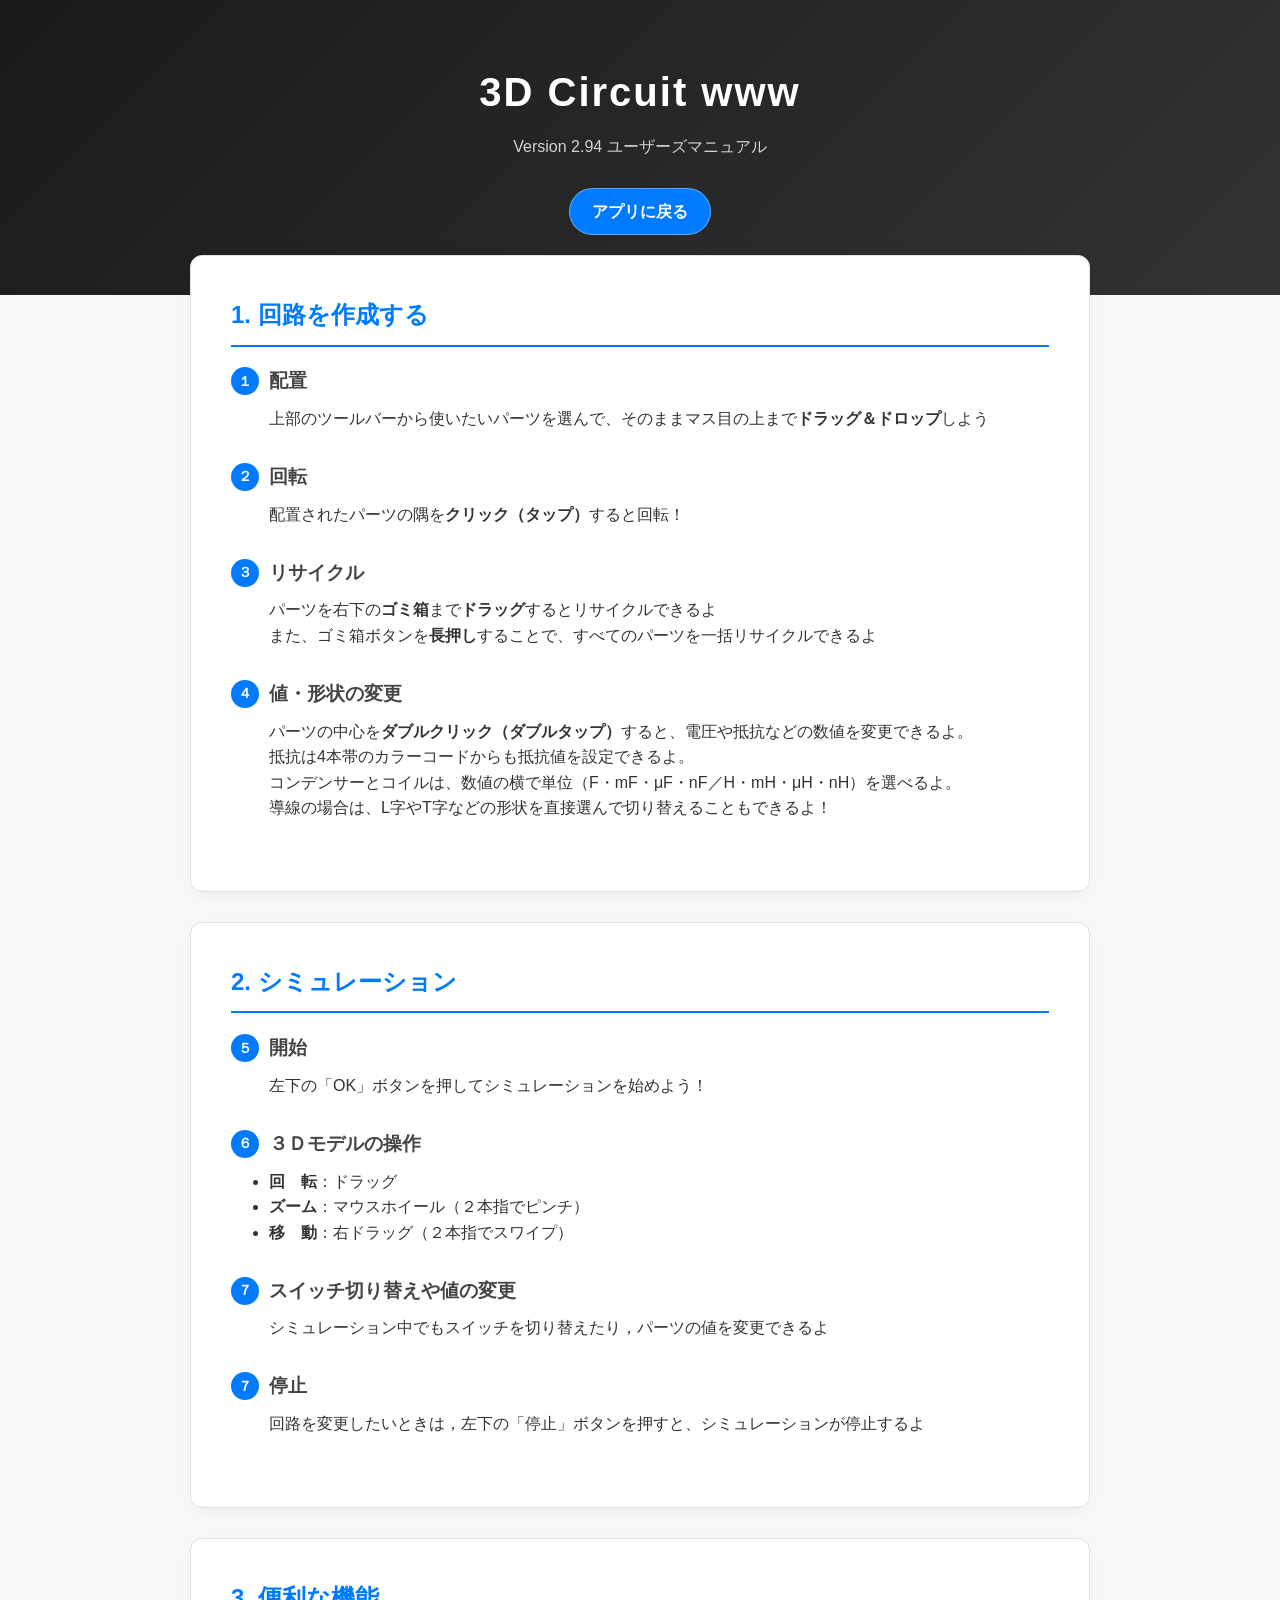
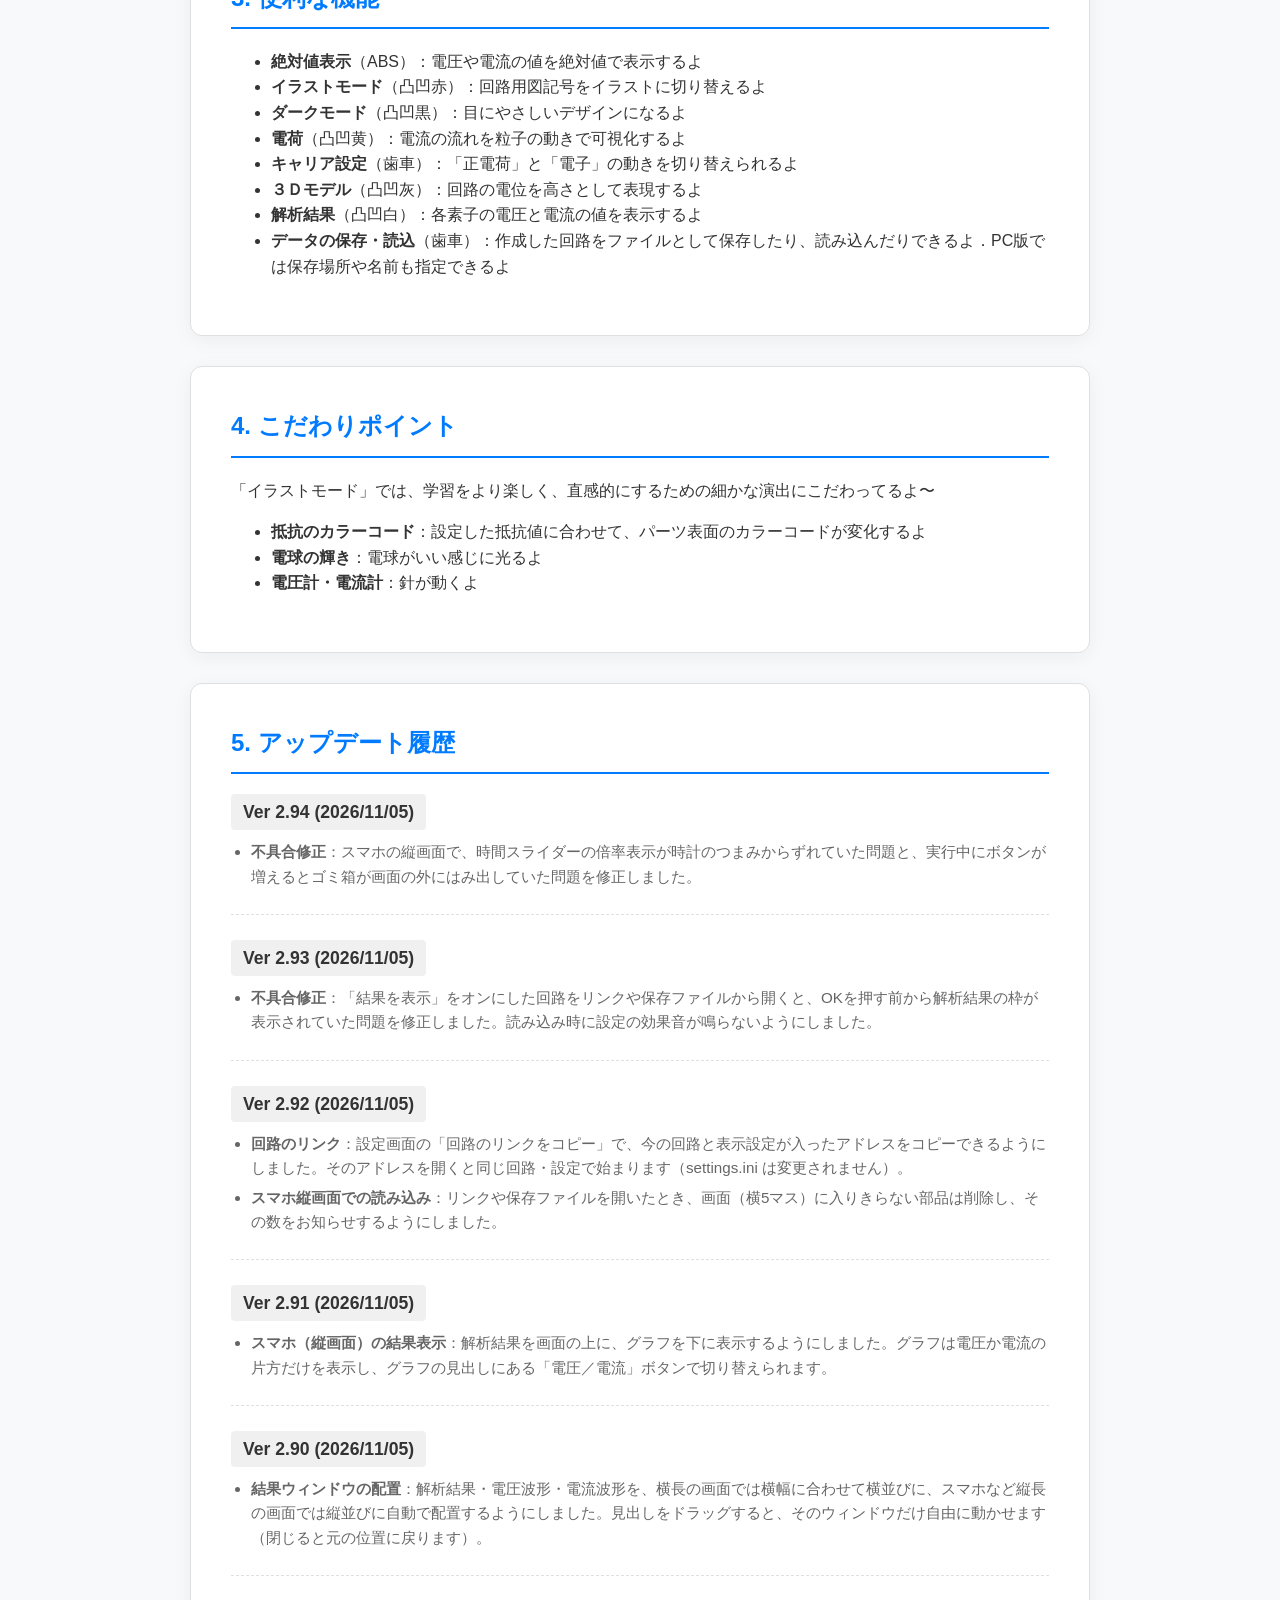
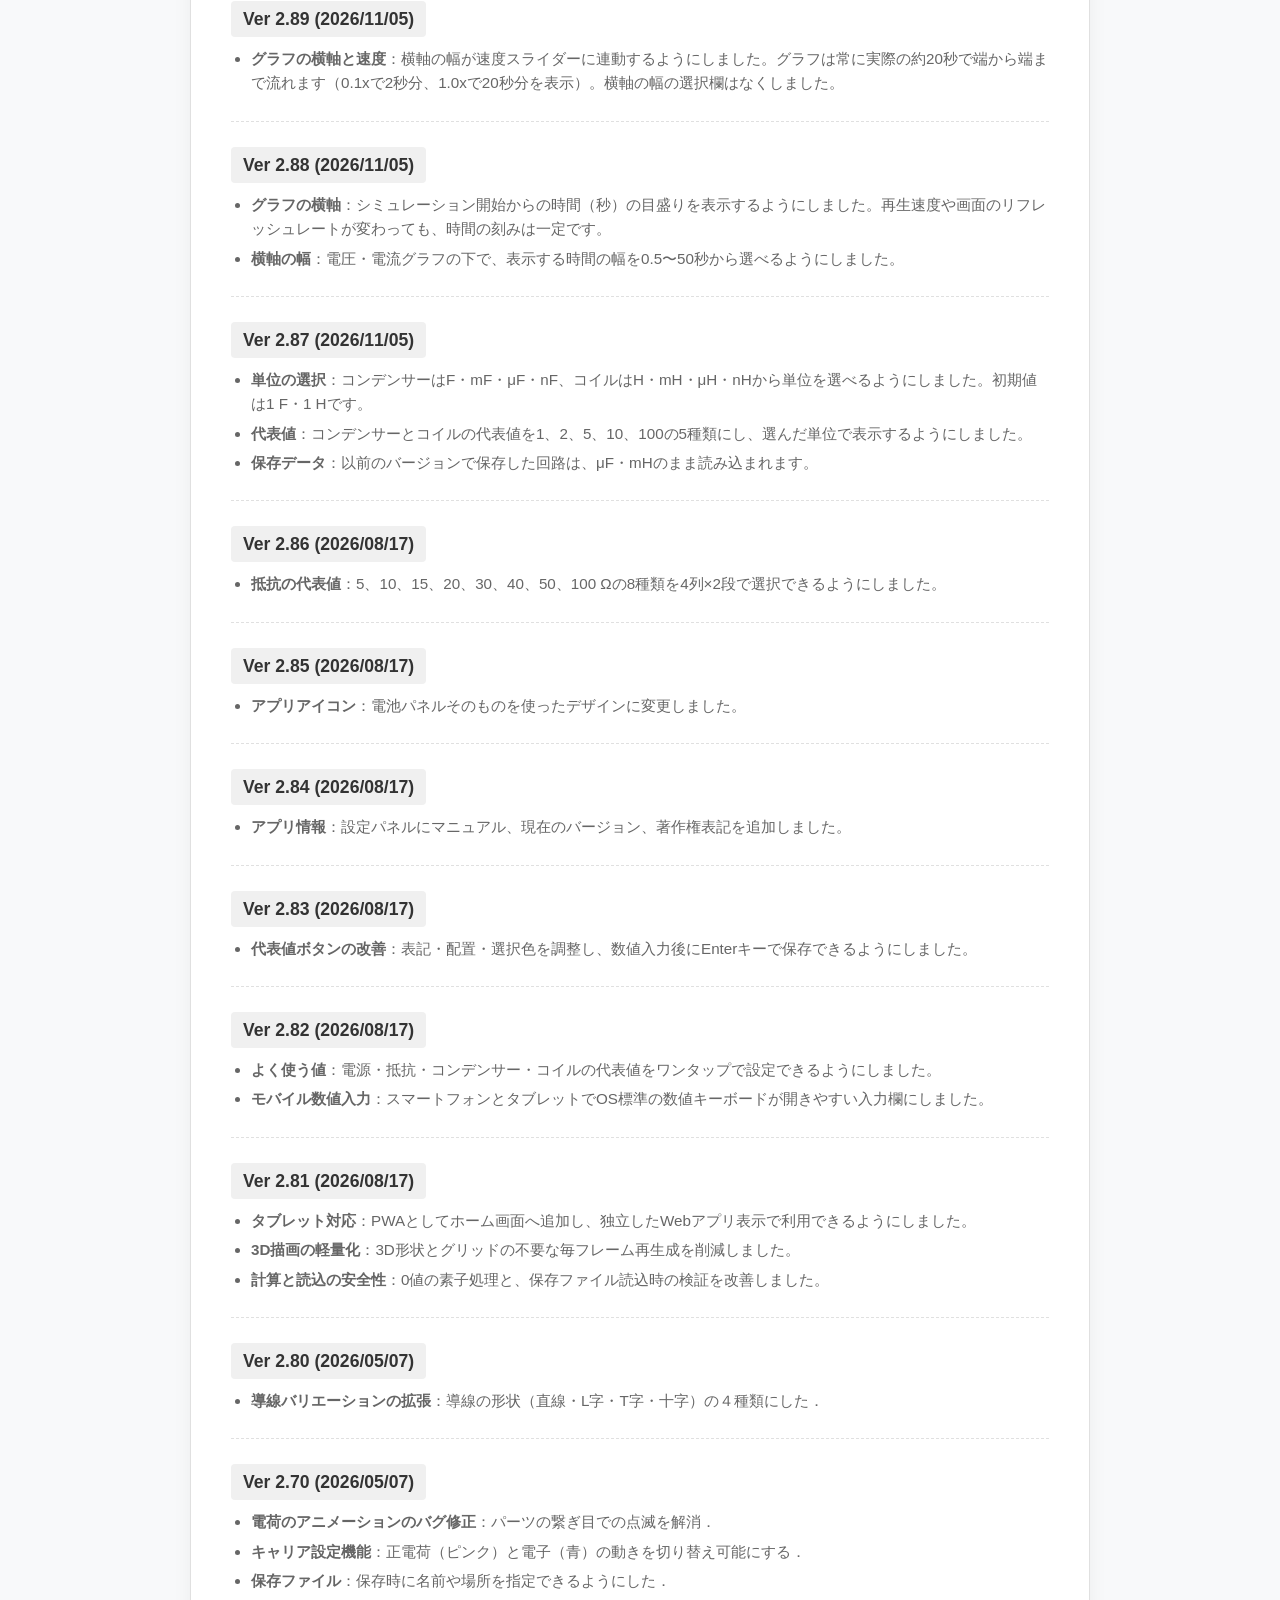
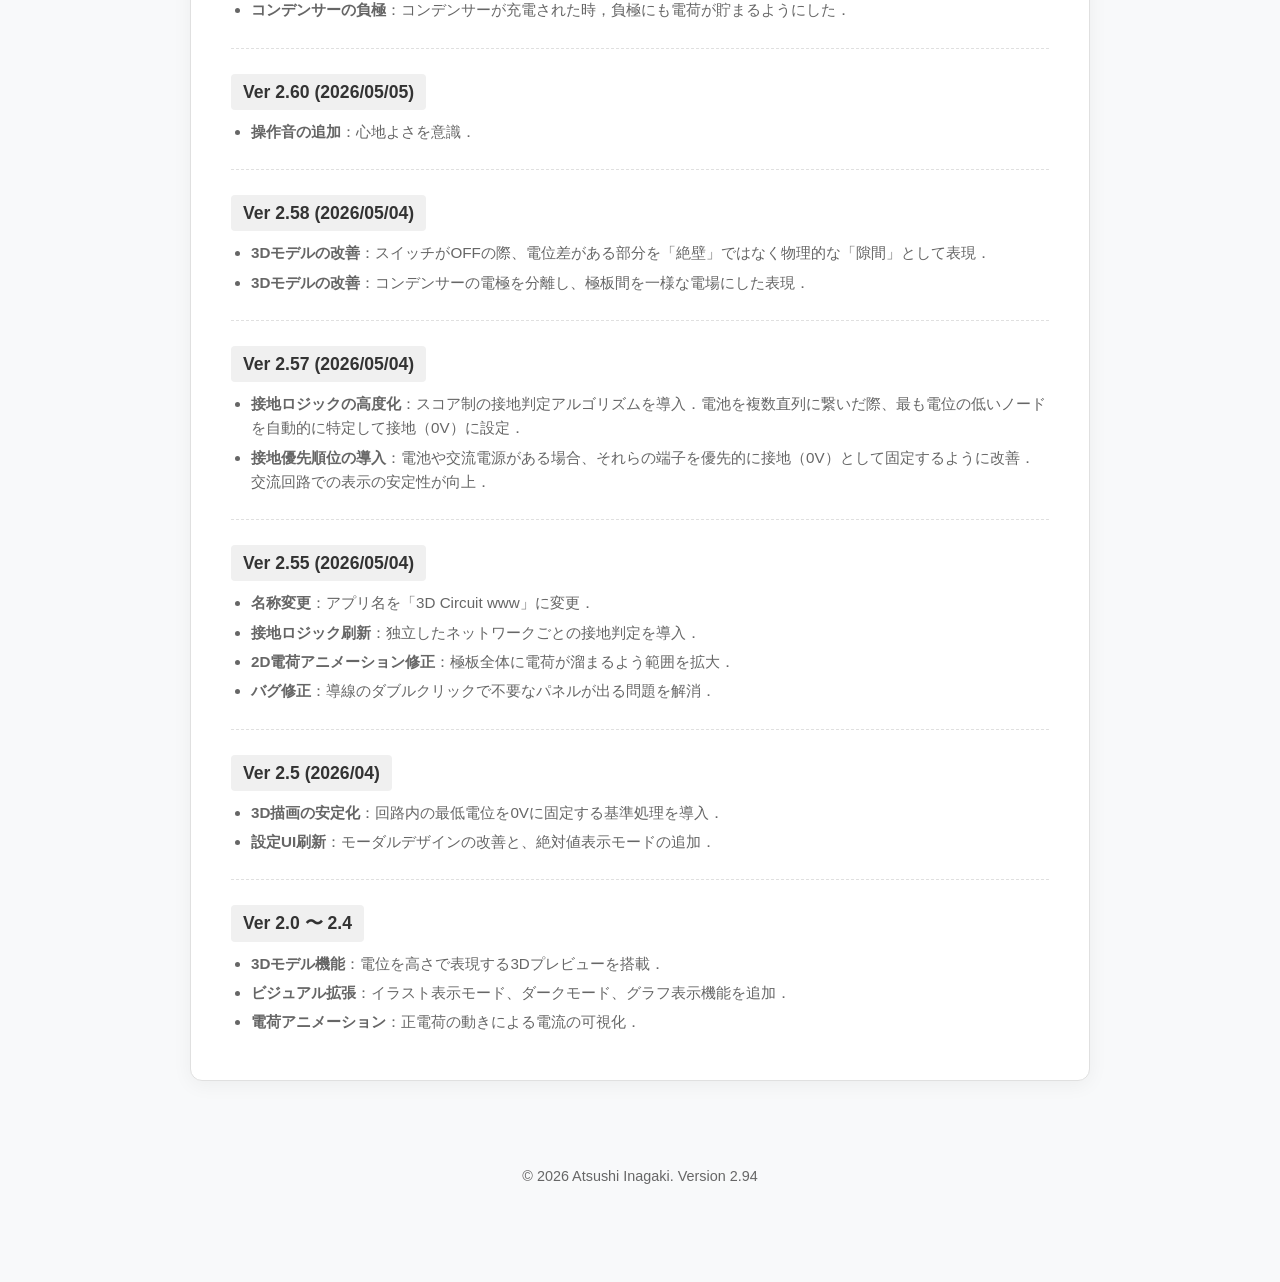
==== manual/index.html @ 52a45d25 "Ver 2.94: スマホ縦画面で速度表示のずれとゴミ箱のはみ出しを修正 Co-Authored-By: Claude Opus 5.5 <noreply@anthropic.com>" ====
<!DOCTYPE html>
<html lang="ja" data-version-title="3D Circuit www マニュアル">

<head>
    <meta charset="UTF-8">
    <meta name="viewport" content="width=device-width, initial-scale=1.0">
    <title>3D Circuit www マニュアル</title>
    <link rel="stylesheet" href="style.css">
</head>

<body>

    <header>
        <h1>3D Circuit www</h1>
        <p>Version <span data-app-version>2.94</span> ユーザーズマニュアル</p>
        <a class="app-link" href="../">アプリに戻る</a>
    </header>

    <div class="container">
        <!-- 1. 回路を作成する -->
        <div class="card">
            <h2>1. 回路を作成する</h2>

            <div class="step-box">
                <h3><span class="step-num">１</span>配置</h3>
                <p>上部のツールバーから使いたいパーツを選んで、そのままマス目の上まで<b>ドラッグ＆ドロップ</b>しよう</p>
            </div>

            <div class="step-box">
                <h3><span class="step-num">２</span>回転</h3>
                <p>配置されたパーツの隅を<b>クリック（タップ）</b>すると回転！</p>
            </div>

            <div class="step-box">
                <h3><span class="step-num">３</span>リサイクル</h3>
                <p>パーツを右下の<b>ゴミ箱</b>まで<b>ドラッグ</b>するとリサイクルできるよ<br>
                    また、ゴミ箱ボタンを<b>長押し</b>することで、すべてのパーツを一括リサイクルできるよ</p>
            </div>

            <div class="step-box">
                <h3><span class="step-num">４</span>値・形状の変更</h3>
                <p>パーツの中心を<b>ダブルクリック（ダブルタップ）</b>すると、電圧や抵抗などの数値を変更できるよ。<br>
                    抵抗は4本帯のカラーコードからも抵抗値を設定できるよ。<br>
                    コンデンサーとコイルは、数値の横で単位（F・mF・μF・nF／H・mH・μH・nH）を選べるよ。<br>
                    導線の場合は、L字やT字などの形状を直接選んで切り替えることもできるよ！</p>
            </div>
        </div>

        <!-- 2. シミュレーション -->
        <div class="card">
            <h2>2. シミュレーション</h2>

            <div class="step-box">
                <h3><span class="step-num">５</span>開始</h3>
                <p>左下の「OK」ボタンを押してシミュレーションを始めよう！</p>
            </div>

            <div class="step-box">
                <h3><span class="step-num">６</span>３Ｄモデルの操作</h3>
                <ul>
                    <li><b>回　転</b>：ドラッグ</li>
                    <li><b>ズーム</b>：マウスホイール（２本指でピンチ）</li>
                    <li><b>移　動</b>：右ドラッグ（２本指でスワイプ）</li>
                </ul>
            </div>
            <div class="step-box">
                <h3><span class="step-num">７</span>スイッチ切り替えや値の変更</h3>
                <p>シミュレーション中でもスイッチを切り替えたり，パーツの値を変更できるよ</p>
            </div>
            <div class="step-box">
                <h3><span class="step-num">７</span>停止</h3>
                <p>回路を変更したいときは，左下の「停止」ボタンを押すと、シミュレーションが停止するよ</p>
            </div>
        </div>

        <!-- 3. 便利な機能 -->
        <div class="card">
            <h2>3. 便利な機能</h2>
            <ul>
                <li><b>絶対値表示</b>（ABS）：電圧や電流の値を絶対値で表示するよ</li>
                <li><b>イラストモード</b>（凸凹赤）：回路用図記号をイラストに切り替えるよ</li>
                <li><b>ダークモード</b>（凸凹黒）：目にやさしいデザインになるよ</li>
                <li><b>電荷</b>（凸凹黄）：電流の流れを粒子の動きで可視化するよ</li>
                <li><b>キャリア設定</b>（歯車）：「正電荷」と「電子」の動きを切り替えられるよ</li>
                <li><b>３Ｄモデル</b>（凸凹灰）：回路の電位を高さとして表現するよ</li>
                <li><b>解析結果</b>（凸凹白）：各素子の電圧と電流の値を表示するよ</li>
                <li><b>データの保存・読込</b>（歯車）：作成した回路をファイルとして保存したり、読み込んだりできるよ．PC版では保存場所や名前も指定できるよ</li>
            </ul>

        </div>
        <!-- 4. こだわりポイント -->
        <div class="card">
            <h2>4. こだわりポイント</h2>
            <p>「イラストモード」では、学習をより楽しく、直感的にするための細かな演出にこだわってるよ〜</p>
            <ul>
                <li><b>抵抗のカラーコード</b>：設定した抵抗値に合わせて、パーツ表面のカラーコードが変化するよ</li>
                <li><b>電球の輝き</b>：電球がいい感じに光るよ</li>
                <li><b>電圧計・電流計</b>：針が動くよ</li>
            </ul>
        </div>

        <!-- 5. アップデート履歴 -->
        <div class="card">
            <h2>5. アップデート履歴</h2>
            <div class="history-item">
                <span class="history-ver">Ver 2.94 (2026/11/05)</span>
                <ul>
                    <li><b>不具合修正</b>：スマホの縦画面で、時間スライダーの倍率表示が時計のつまみからずれていた問題と、実行中にボタンが増えるとゴミ箱が画面の外にはみ出していた問題を修正しました。</li>
                </ul>
            </div>
            <div class="history-item">
                <span class="history-ver">Ver 2.93 (2026/11/05)</span>
                <ul>
                    <li><b>不具合修正</b>：「結果を表示」をオンにした回路をリンクや保存ファイルから開くと、OKを押す前から解析結果の枠が表示されていた問題を修正しました。読み込み時に設定の効果音が鳴らないようにしました。</li>
                </ul>
            </div>
            <div class="history-item">
                <span class="history-ver">Ver 2.92 (2026/11/05)</span>
                <ul>
                    <li><b>回路のリンク</b>：設定画面の「回路のリンクをコピー」で、今の回路と表示設定が入ったアドレスをコピーできるようにしました。そのアドレスを開くと同じ回路・設定で始まります（settings.ini は変更されません）。</li>
                    <li><b>スマホ縦画面での読み込み</b>：リンクや保存ファイルを開いたとき、画面（横5マス）に入りきらない部品は削除し、その数をお知らせするようにしました。</li>
                </ul>
            </div>
            <div class="history-item">
                <span class="history-ver">Ver 2.91 (2026/11/05)</span>
                <ul>
                    <li><b>スマホ（縦画面）の結果表示</b>：解析結果を画面の上に、グラフを下に表示するようにしました。グラフは電圧か電流の片方だけを表示し、グラフの見出しにある「電圧／電流」ボタンで切り替えられます。</li>
                </ul>
            </div>
            <div class="history-item">
                <span class="history-ver">Ver 2.90 (2026/11/05)</span>
                <ul>
                    <li><b>結果ウィンドウの配置</b>：解析結果・電圧波形・電流波形を、横長の画面では横幅に合わせて横並びに、スマホなど縦長の画面では縦並びに自動で配置するようにしました。見出しをドラッグすると、そのウィンドウだけ自由に動かせます（閉じると元の位置に戻ります）。</li>
                </ul>
            </div>
            <div class="history-item">
                <span class="history-ver">Ver 2.89 (2026/11/05)</span>
                <ul>
                    <li><b>グラフの横軸と速度</b>：横軸の幅が速度スライダーに連動するようにしました。グラフは常に実際の約20秒で端から端まで流れます（0.1xで2秒分、1.0xで20秒分を表示）。横軸の幅の選択欄はなくしました。</li>
                </ul>
            </div>
            <div class="history-item">
                <span class="history-ver">Ver 2.88 (2026/11/05)</span>
                <ul>
                    <li><b>グラフの横軸</b>：シミュレーション開始からの時間（秒）の目盛りを表示するようにしました。再生速度や画面のリフレッシュレートが変わっても、時間の刻みは一定です。</li>
                    <li><b>横軸の幅</b>：電圧・電流グラフの下で、表示する時間の幅を0.5〜50秒から選べるようにしました。</li>
                </ul>
            </div>
            <div class="history-item">
                <span class="history-ver">Ver 2.87 (2026/11/05)</span>
                <ul>
                    <li><b>単位の選択</b>：コンデンサーはF・mF・μF・nF、コイルはH・mH・μH・nHから単位を選べるようにしました。初期値は1 F・1 Hです。</li>
                    <li><b>代表値</b>：コンデンサーとコイルの代表値を1、2、5、10、100の5種類にし、選んだ単位で表示するようにしました。</li>
                    <li><b>保存データ</b>：以前のバージョンで保存した回路は、μF・mHのまま読み込まれます。</li>
                </ul>
            </div>
            <div class="history-item">
                <span class="history-ver">Ver 2.86 (2026/08/17)</span>
                <ul>
                    <li><b>抵抗の代表値</b>：5、10、15、20、30、40、50、100 Ωの8種類を4列×2段で選択できるようにしました。</li>
                </ul>
            </div>
            <div class="history-item">
                <span class="history-ver">Ver 2.85 (2026/08/17)</span>
                <ul>
                    <li><b>アプリアイコン</b>：電池パネルそのものを使ったデザインに変更しました。</li>
                </ul>
            </div>
            <div class="history-item">
                <span class="history-ver">Ver 2.84 (2026/08/17)</span>
                <ul>
                    <li><b>アプリ情報</b>：設定パネルにマニュアル、現在のバージョン、著作権表記を追加しました。</li>
                </ul>
            </div>
            <div class="history-item">
                <span class="history-ver">Ver 2.83 (2026/08/17)</span>
                <ul>
                    <li><b>代表値ボタンの改善</b>：表記・配置・選択色を調整し、数値入力後にEnterキーで保存できるようにしました。</li>
                </ul>
            </div>
            <div class="history-item">
                <span class="history-ver">Ver 2.82 (2026/08/17)</span>
                <ul>
                    <li><b>よく使う値</b>：電源・抵抗・コンデンサー・コイルの代表値をワンタップで設定できるようにしました。</li>
                    <li><b>モバイル数値入力</b>：スマートフォンとタブレットでOS標準の数値キーボードが開きやすい入力欄にしました。</li>
                </ul>
            </div>
            <div class="history-item">
                <span class="history-ver">Ver 2.81 (2026/08/17)</span>
                <ul>
                    <li><b>タブレット対応</b>：PWAとしてホーム画面へ追加し、独立したWebアプリ表示で利用できるようにしました。</li>
                    <li><b>3D描画の軽量化</b>：3D形状とグリッドの不要な毎フレーム再生成を削減しました。</li>
                    <li><b>計算と読込の安全性</b>：0値の素子処理と、保存ファイル読込時の検証を改善しました。</li>
                </ul>
            </div>
            <div class="history-item">
                <span class="history-ver">Ver 2.80 (2026/05/07)</span>
                <ul>
                    <li><b>導線バリエーションの拡張</b>：導線の形状（直線・L字・T字・十字）の４種類にした．</li>
                </ul>
            </div>
            <div class="history-item">
                <span class="history-ver">Ver 2.70 (2026/05/07)</span>
                <ul>
                    <li><b>電荷のアニメーションのバグ修正</b>：パーツの繋ぎ目での点滅を解消．</li>
                    <li><b>キャリア設定機能</b>：正電荷（ピンク）と電子（青）の動きを切り替え可能にする．</li>
                    <li><b>保存ファイル</b>：保存時に名前や場所を指定できるようにした．</li>
                    <li><b>コンデンサーの負極</b>：コンデンサーが充電された時，負極にも電荷が貯まるようにした．</li>
                </ul>
            </div>
            <div class="history-item">
                <span class="history-ver">Ver 2.60 (2026/05/05)</span>
                <ul>
                    <li><b>操作音の追加</b>：心地よさを意識．</li>
                </ul>
            </div>
            <div class="history-item">
                <span class="history-ver">Ver 2.58 (2026/05/04)</span>
                <ul>
                    <li><b>3Dモデルの改善</b>：スイッチがOFFの際、電位差がある部分を「絶壁」ではなく物理的な「隙間」として表現．</li>
                    <li><b>3Dモデルの改善</b>：コンデンサーの電極を分離し、極板間を一様な電場にした表現．</li>
                </ul>
            </div>
            <div class="history-item">
                <span class="history-ver">Ver 2.57 (2026/05/04)</span>
                <ul>
                    <li><b>接地ロジックの高度化</b>：スコア制の接地判定アルゴリズムを導入．電池を複数直列に繋いだ際、最も電位の低いノードを自動的に特定して接地（0V）に設定．</li>
                    <li><b>接地優先順位の導入</b>：電池や交流電源がある場合、それらの端子を優先的に接地（0V）として固定するように改善．交流回路での表示の安定性が向上．</li>
                </ul>
            </div>
            <div class="history-item">
                <span class="history-ver">Ver 2.55 (2026/05/04)</span>
                <ul>
                    <li><b>名称変更</b>：アプリ名を「3D Circuit www」に変更．</li>
                    <li><b>接地ロジック刷新</b>：独立したネットワークごとの接地判定を導入．</li>
                    <li><b>2D電荷アニメーション修正</b>：極板全体に電荷が溜まるよう範囲を拡大．</li>
                    <li><b>バグ修正</b>：導線のダブルクリックで不要なパネルが出る問題を解消．</li>
                </ul>
            </div>
            <div class="history-item">
                <span class="history-ver">Ver 2.5 (2026/04)</span>
                <ul>
                    <li><b>3D描画の安定化</b>：回路内の最低電位を0Vに固定する基準処理を導入．</li>
                    <li><b>設定UI刷新</b>：モーダルデザインの改善と、絶対値表示モードの追加．</li>
                </ul>
            </div>
            <div class="history-item">
                <span class="history-ver">Ver 2.0 〜 2.4</span>
                <ul>
                    <li><b>3Dモデル機能</b>：電位を高さで表現する3Dプレビューを搭載．</li>
                    <li><b>ビジュアル拡張</b>：イラスト表示モード、ダークモード、グラフ表示機能を追加．</li>
                    <li><b>電荷アニメーション</b>：正電荷の動きによる電流の可視化．</li>
                </ul>
            </div>
        </div>

        <footer>
            <p>&copy; 2026 Atsushi Inagaki. Version <span data-app-version>2.94</span></p>
        </footer>

    <script src="../version.js"></script>
</body>

</html>
---- manual/style.css ----
:root {
    --primary-color: #007bff;
    --accent-color: #ff5c7c;
    --bg-light: #f8f9fa;
    --text-main: #333;
    --text-sub: #666;
    --card-bg: #ffffff;
    --border-color: #e0e0e0;
}

body {
    margin: 0;
    font-family: 'Inter', 'Noto Sans JP', sans-serif;
    line-height: 1.6;
    color: var(--text-main);
    background-color: var(--bg-light);
}

header {
    background: linear-gradient(135deg, #1a1a1a, #333);
    color: white;
    padding: 60px 20px;
    text-align: center;
}

header h1 {
    margin: 0;
    font-size: 2.5rem;
    letter-spacing: 2px;
}

header p {
    opacity: 0.8;
    margin-top: 10px;
}

.app-link {
    display: inline-block;
    margin-top: 12px;
    padding: 10px 22px;
    color: #fff;
    background: var(--primary-color);
    border: 1px solid rgba(255, 255, 255, 0.35);
    border-radius: 999px;
    font-weight: bold;
    text-decoration: none;
    transition: background-color 0.2s, transform 0.2s;
}

.app-link:hover,
.app-link:focus-visible {
    background: #0069d9;
    transform: translateY(-1px);
}

.app-link:focus-visible {
    outline: 3px solid rgba(255, 255, 255, 0.75);
    outline-offset: 3px;
}

.container {
    max-width: 900px;
    margin: -40px auto 40px;
    padding: 0 20px;
}

.card {
    background: var(--card-bg);
    border-radius: 12px;
    padding: 40px;
    margin-bottom: 30px;
    box-shadow: 0 4px 20px rgba(0, 0, 0, 0.05);
    border: 1px solid var(--border-color);
}

h2 {
    color: var(--primary-color);
    border-bottom: 2px solid var(--primary-color);
    padding-bottom: 10px;
    margin-top: 0;
    display: flex;
    align-items: center;
    gap: 10px;
}

.step-box {
    margin-bottom: 30px;
}

.step-box p, 
.step-box ul {
    padding-left: 38px;
    margin: 10px 0;
}

.step-num {
    background: var(--primary-color);
    color: white;
    width: 28px;
    height: 28px;
    border-radius: 50%;
    display: inline-flex;
    align-items: center;
    justify-content: center;
    font-weight: bold;
    font-size: 0.9rem;
    margin-right: 10px;
    vertical-align: middle;
}

h3 {
    margin-top: 0;
    margin-bottom: 10px;
    color: #444;
    display: flex;
    align-items: center;
}

.step-content {
    flex: 1;
}

.tip {
    background: #e7f3ff;
    border-left: 4px solid var(--primary-color);
    padding: 15px;
    margin: 20px 0;
    border-radius: 4px;
}

.important {
    background: #fff0f3;
    border-left: 4px solid var(--accent-color);
    padding: 15px;
    margin: 20px 0;
    border-radius: 4px;
}

.img-placeholder {
    width: 100%;
    height: 300px;
    background: #eee;
    border-radius: 8px;
    display: flex;
    align-items: center;
    justify-content: center;
    color: #999;
    margin: 20px 0;
    border: 2px dashed #ccc;
}

footer {
    text-align: center;
    padding: 40px;
    color: var(--text-sub);
    font-size: 0.9rem;
}

kbd {
    background: #eee;
    padding: 2px 6px;
    border-radius: 4px;
    border: 1px solid #ccc;
    font-size: 0.9em;
}

@media (max-width: 600px) {
    header h1 {
        font-size: 1.8rem;
    }

    .card {
        padding: 20px;
    }
}
/* アップデート履歴スタイル */
.history-item {
    margin-bottom: 25px;
    padding-bottom: 20px;
    border-bottom: 1px dashed var(--border-color);
}

.history-item:last-child {
    margin-bottom: 0;
    padding-bottom: 0;
    border-bottom: none;
}

.history-ver {
    display: block;
    font-weight: bold;
    font-size: 1.1rem;
    color: var(--text-main);
    margin-bottom: 10px;
    background: #f0f0f0;
    padding: 4px 12px;
    border-radius: 4px;
    width: fit-content;
}

.history-item ul {
    margin: 0;
    padding-left: 20px;
    font-size: 0.95rem;
    color: var(--text-sub);
}

.history-item li {
    margin-bottom: 5px;
}
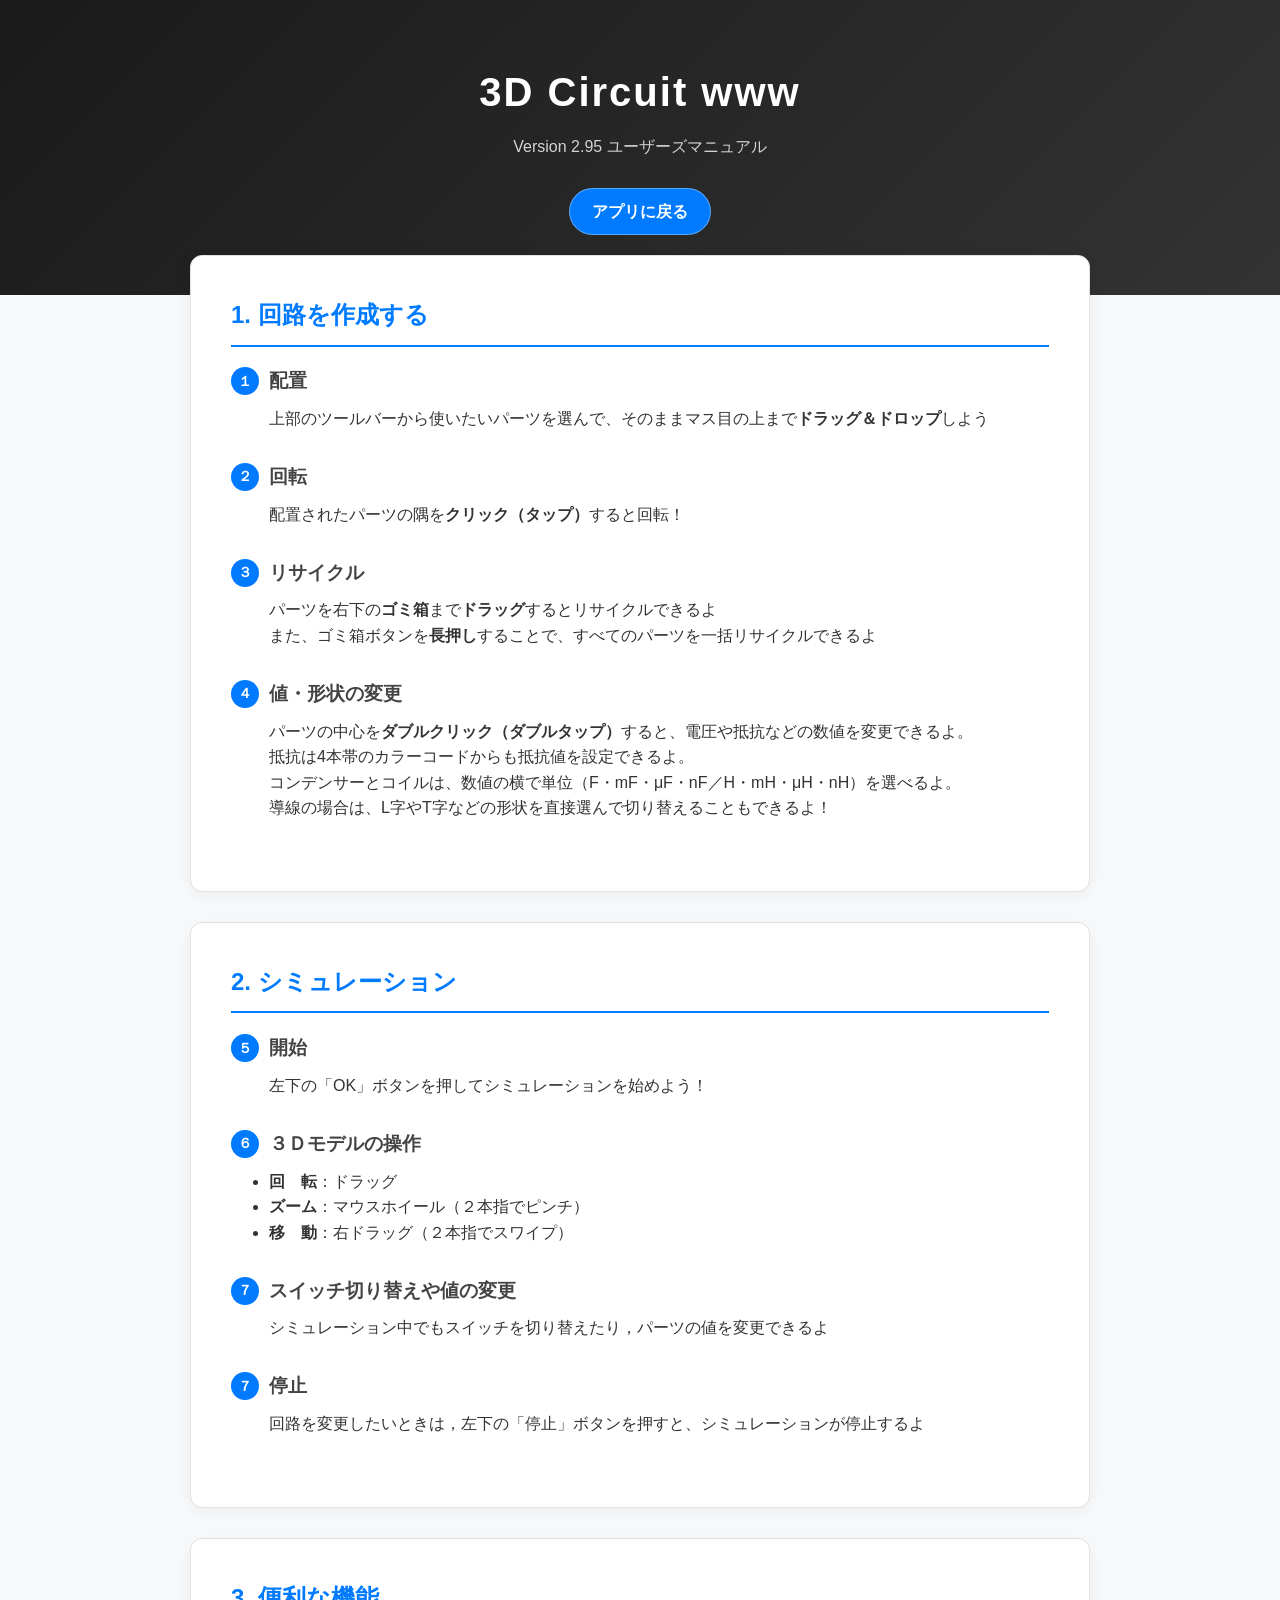
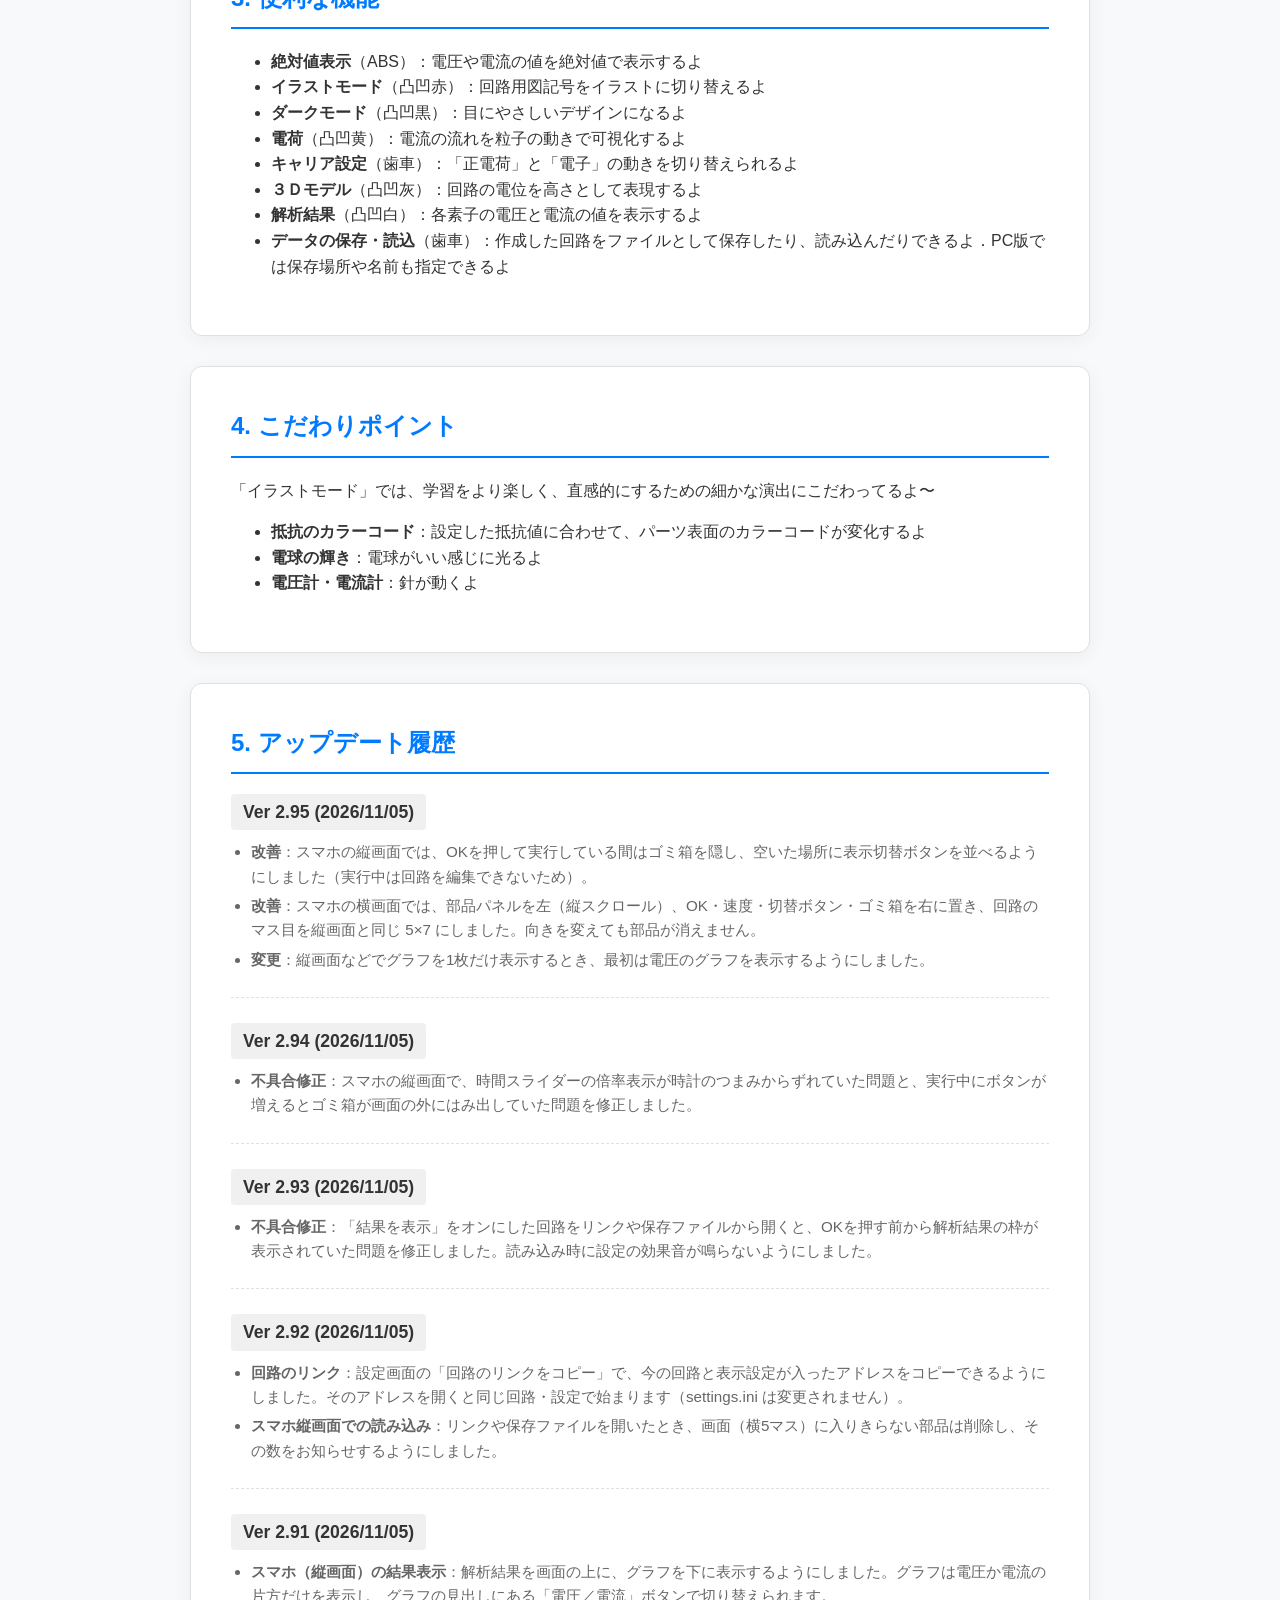
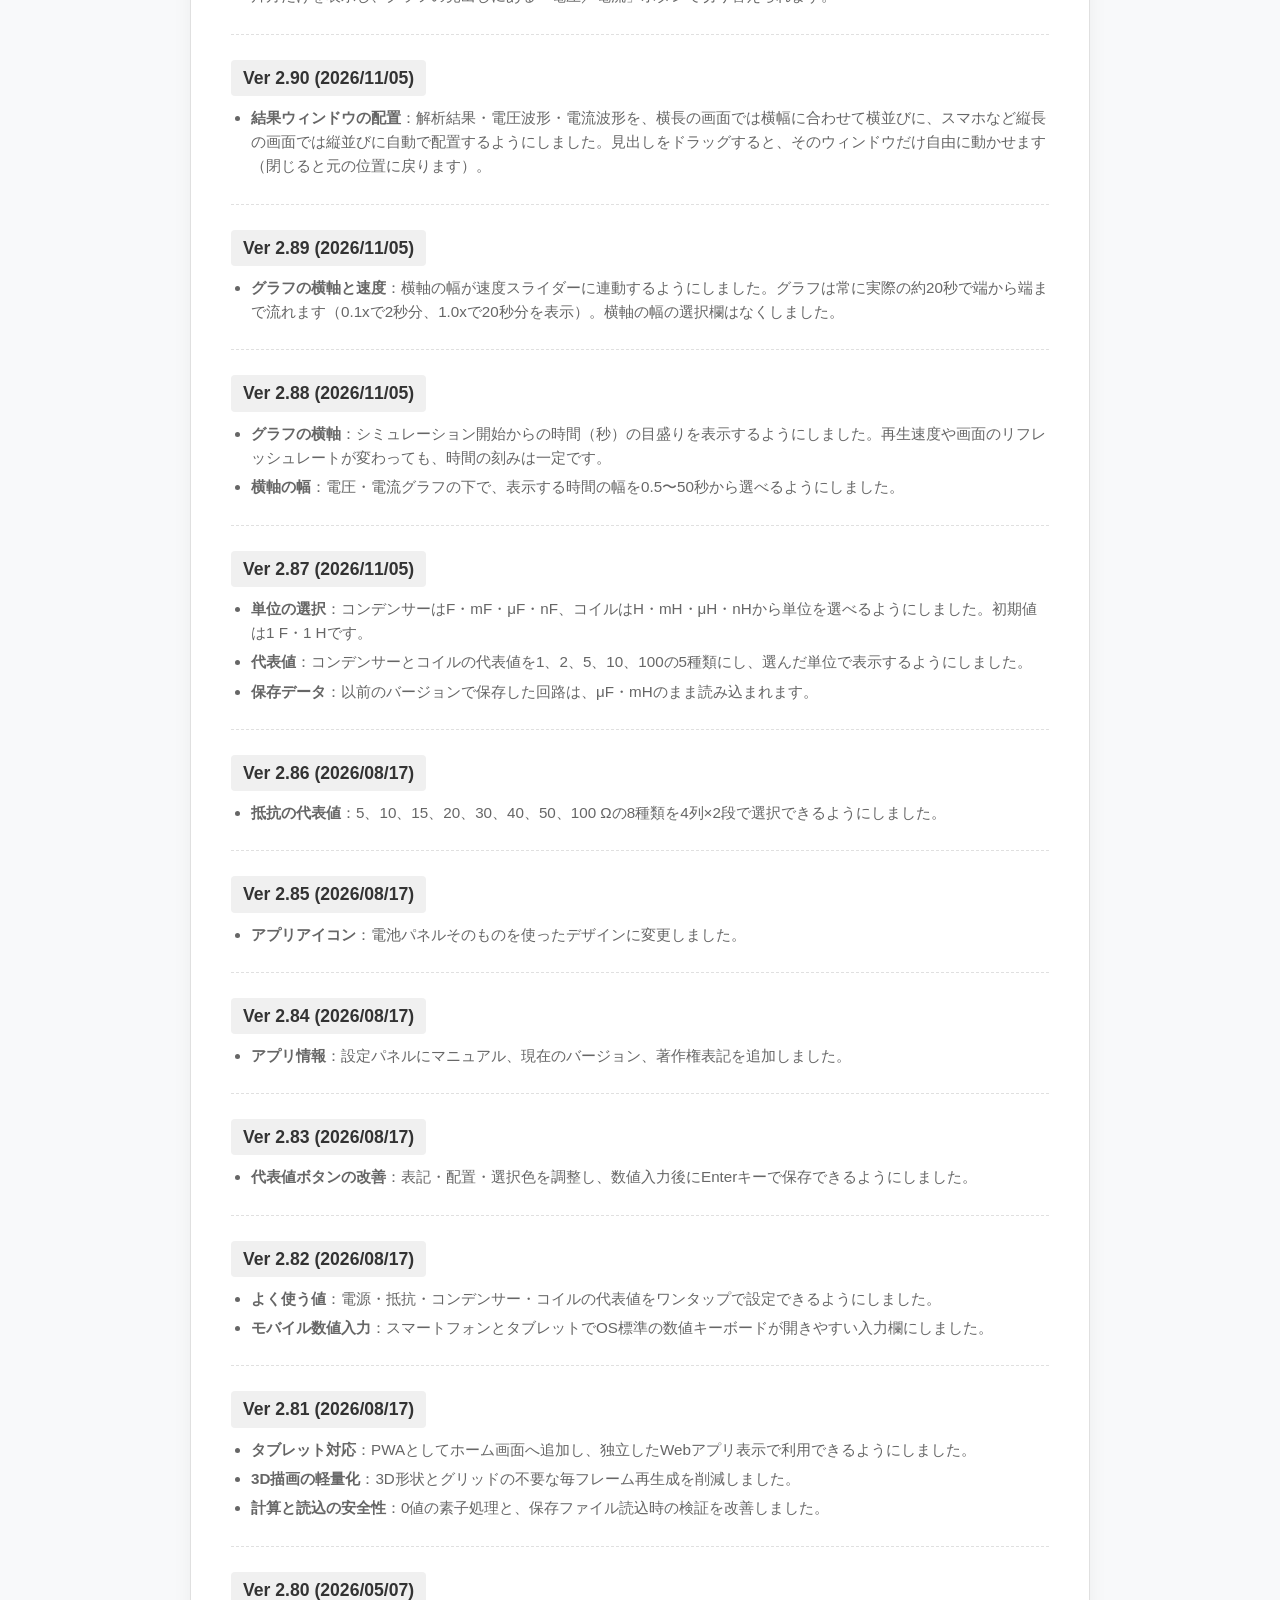
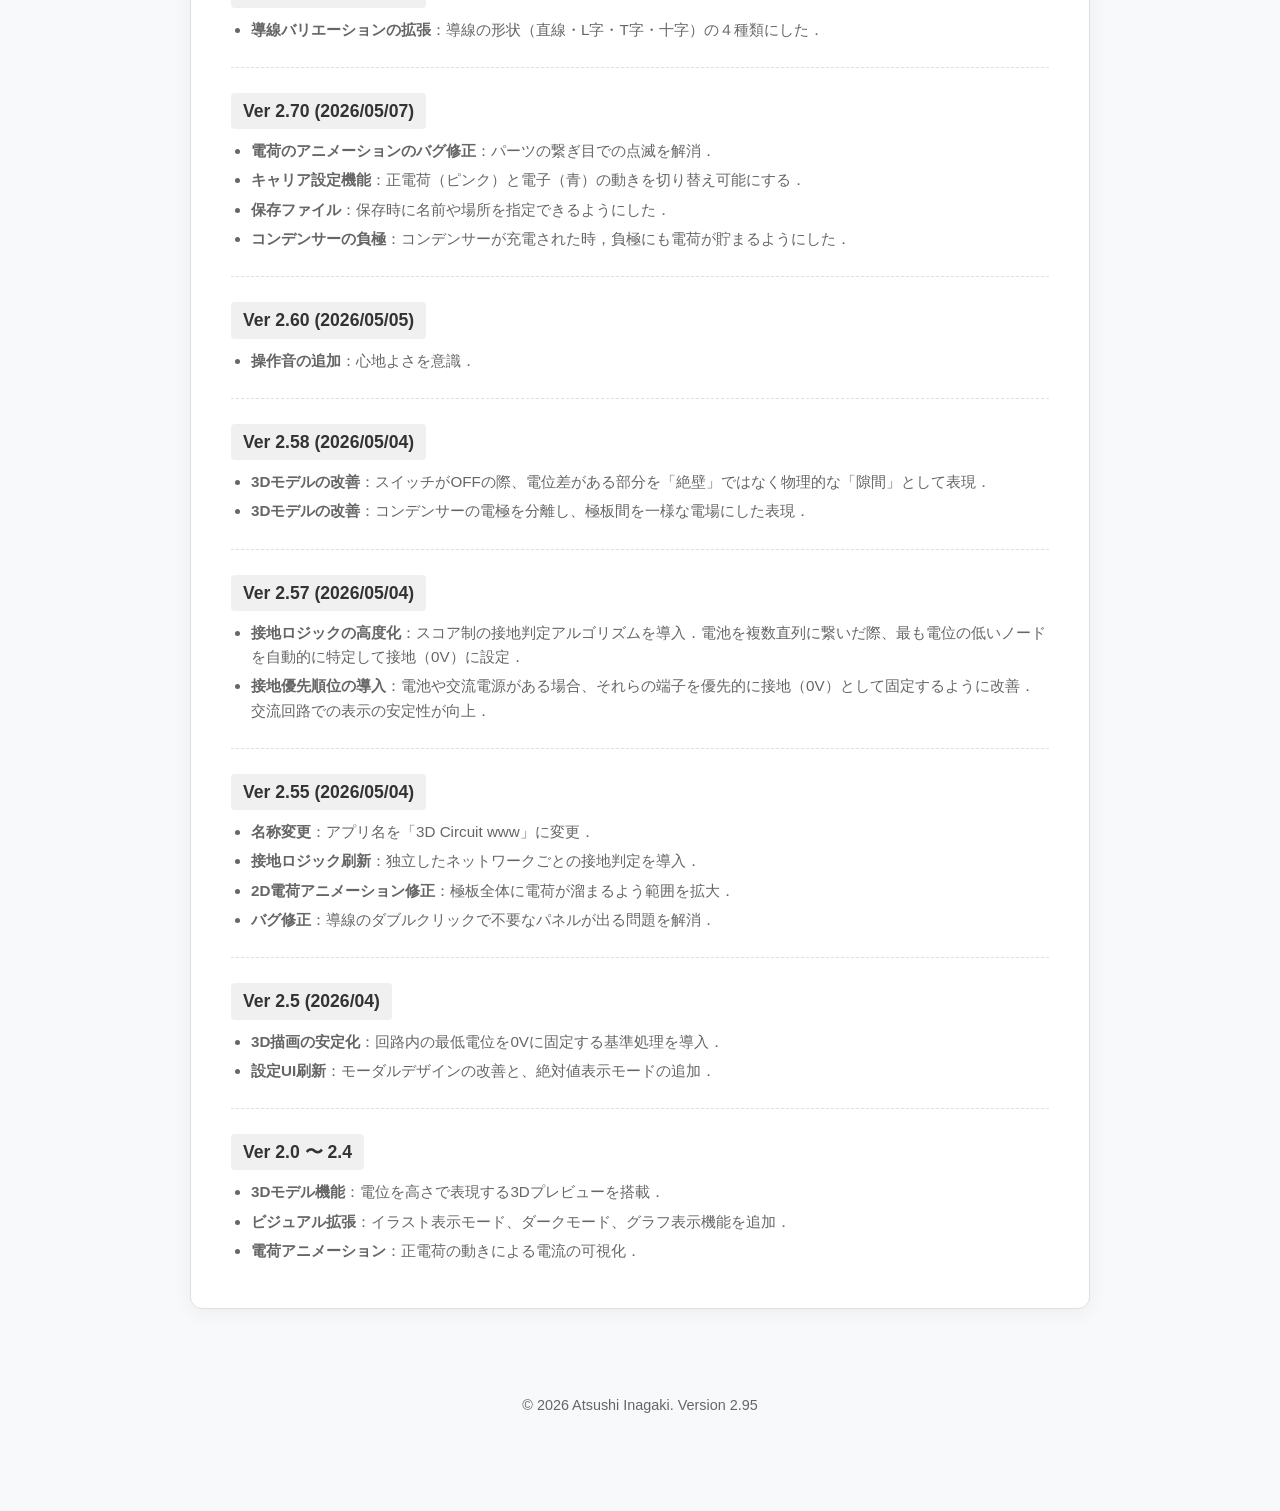
==== commit de79c841: "Ver 2.95: スマホ横画面を左右配置・5x7に、実行中はゴミ箱を隠す、グラフは電圧を既定に Co-Authored-By: Claude Opus 5.5 <noreply@anthropic." ====
--- a/manual/index.html
+++ b/manual/index.html
@@ -12,7 +12,7 @@
 
     <header>
         <h1>3D Circuit www</h1>
-        <p>Version <span data-app-version>2.94</span> ユーザーズマニュアル</p>
+        <p>Version <span data-app-version>2.95</span> ユーザーズマニュアル</p>
         <a class="app-link" href="../">アプリに戻る</a>
     </header>
 
@@ -103,6 +103,14 @@
         <div class="card">
             <h2>5. アップデート履歴</h2>
             <div class="history-item">
+                <span class="history-ver">Ver 2.95 (2026/11/05)</span>
+                <ul>
+                    <li><b>改善</b>：スマホの縦画面では、OKを押して実行している間はゴミ箱を隠し、空いた場所に表示切替ボタンを並べるようにしました（実行中は回路を編集できないため）。</li>
+                    <li><b>改善</b>：スマホの横画面では、部品パネルを左（縦スクロール）、OK・速度・切替ボタン・ゴミ箱を右に置き、回路のマス目を縦画面と同じ 5×7 にしました。向きを変えても部品が消えません。</li>
+                    <li><b>変更</b>：縦画面などでグラフを1枚だけ表示するとき、最初は電圧のグラフを表示するようにしました。</li>
+                </ul>
+            </div>
+            <div class="history-item">
                 <span class="history-ver">Ver 2.94 (2026/11/05)</span>
                 <ul>
                     <li><b>不具合修正</b>：スマホの縦画面で、時間スライダーの倍率表示が時計のつまみからずれていた問題と、実行中にボタンが増えるとゴミ箱が画面の外にはみ出していた問題を修正しました。</li>
@@ -255,7 +263,7 @@
         </div>
 
         <footer>
-            <p>&copy; 2026 Atsushi Inagaki. Version <span data-app-version>2.94</span></p>
+            <p>&copy; 2026 Atsushi Inagaki. Version <span data-app-version>2.95</span></p>
         </footer>
 
     <script src="../version.js"></script>
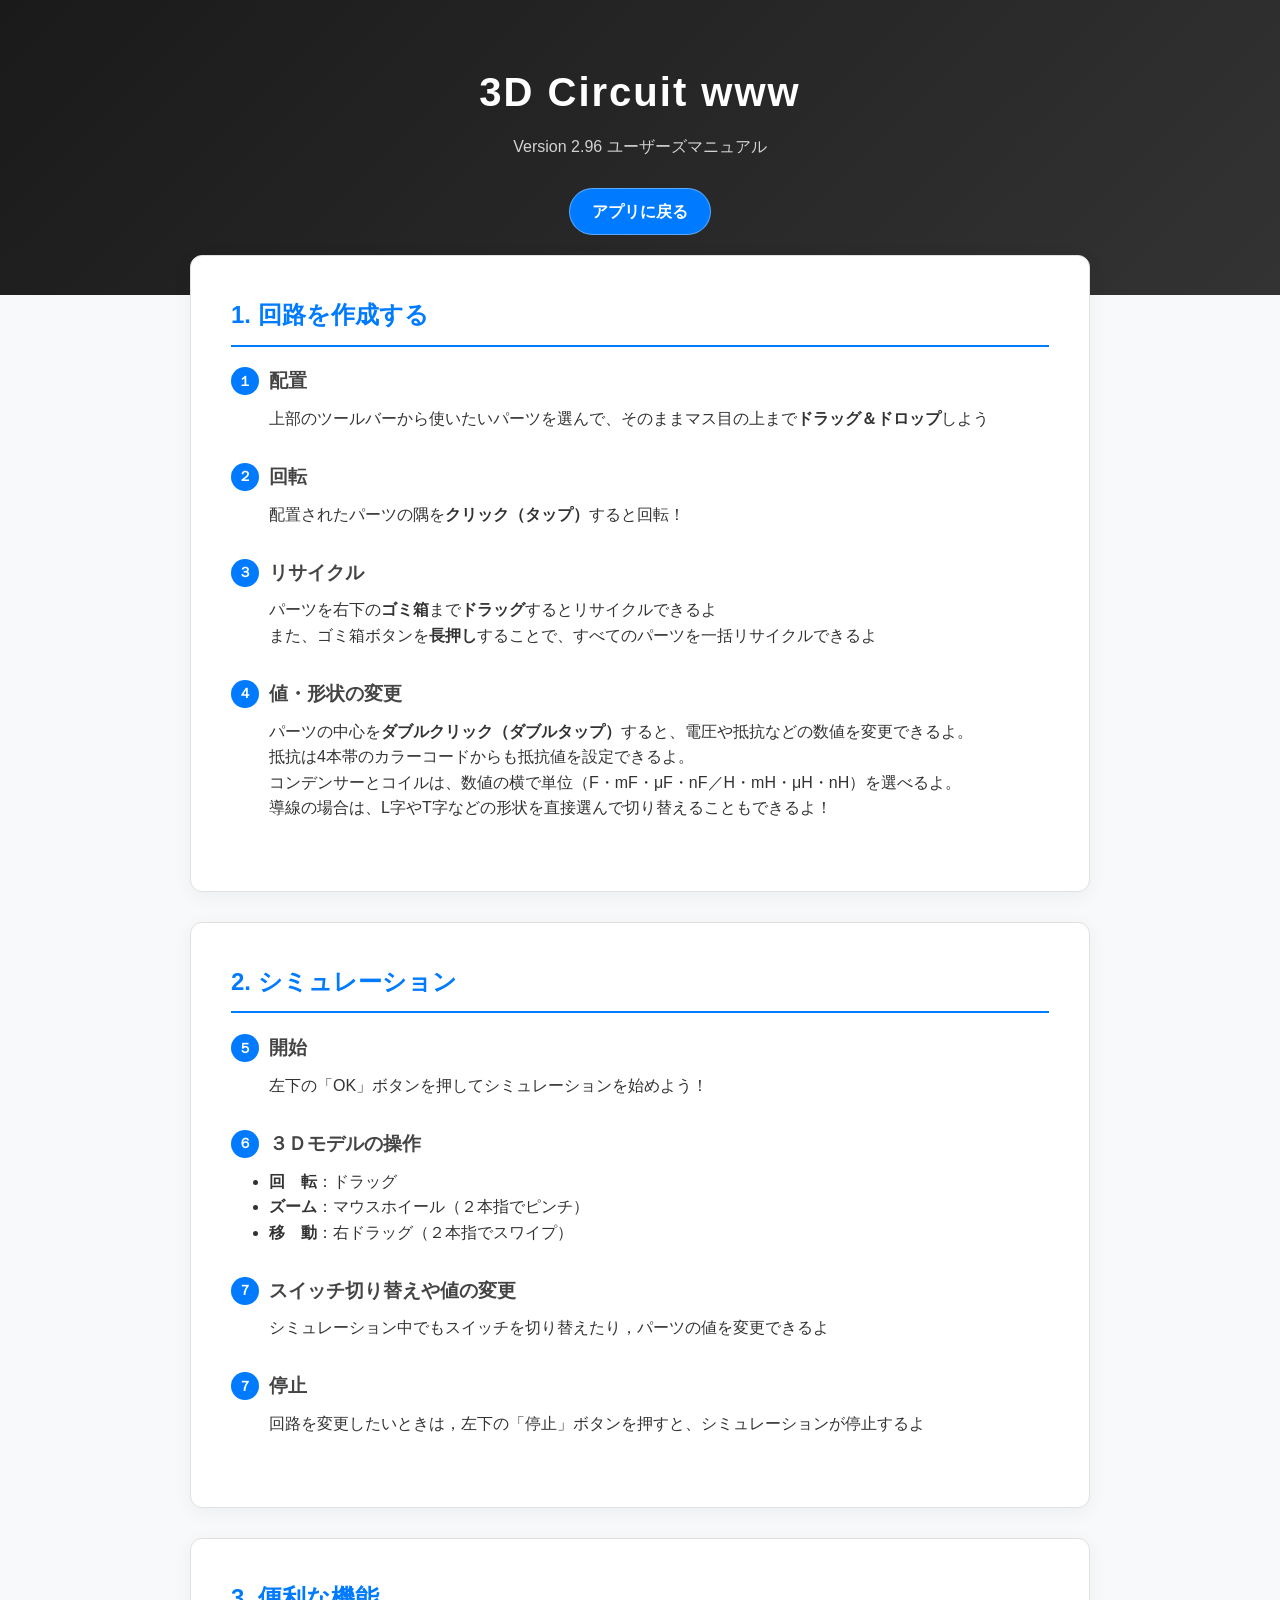
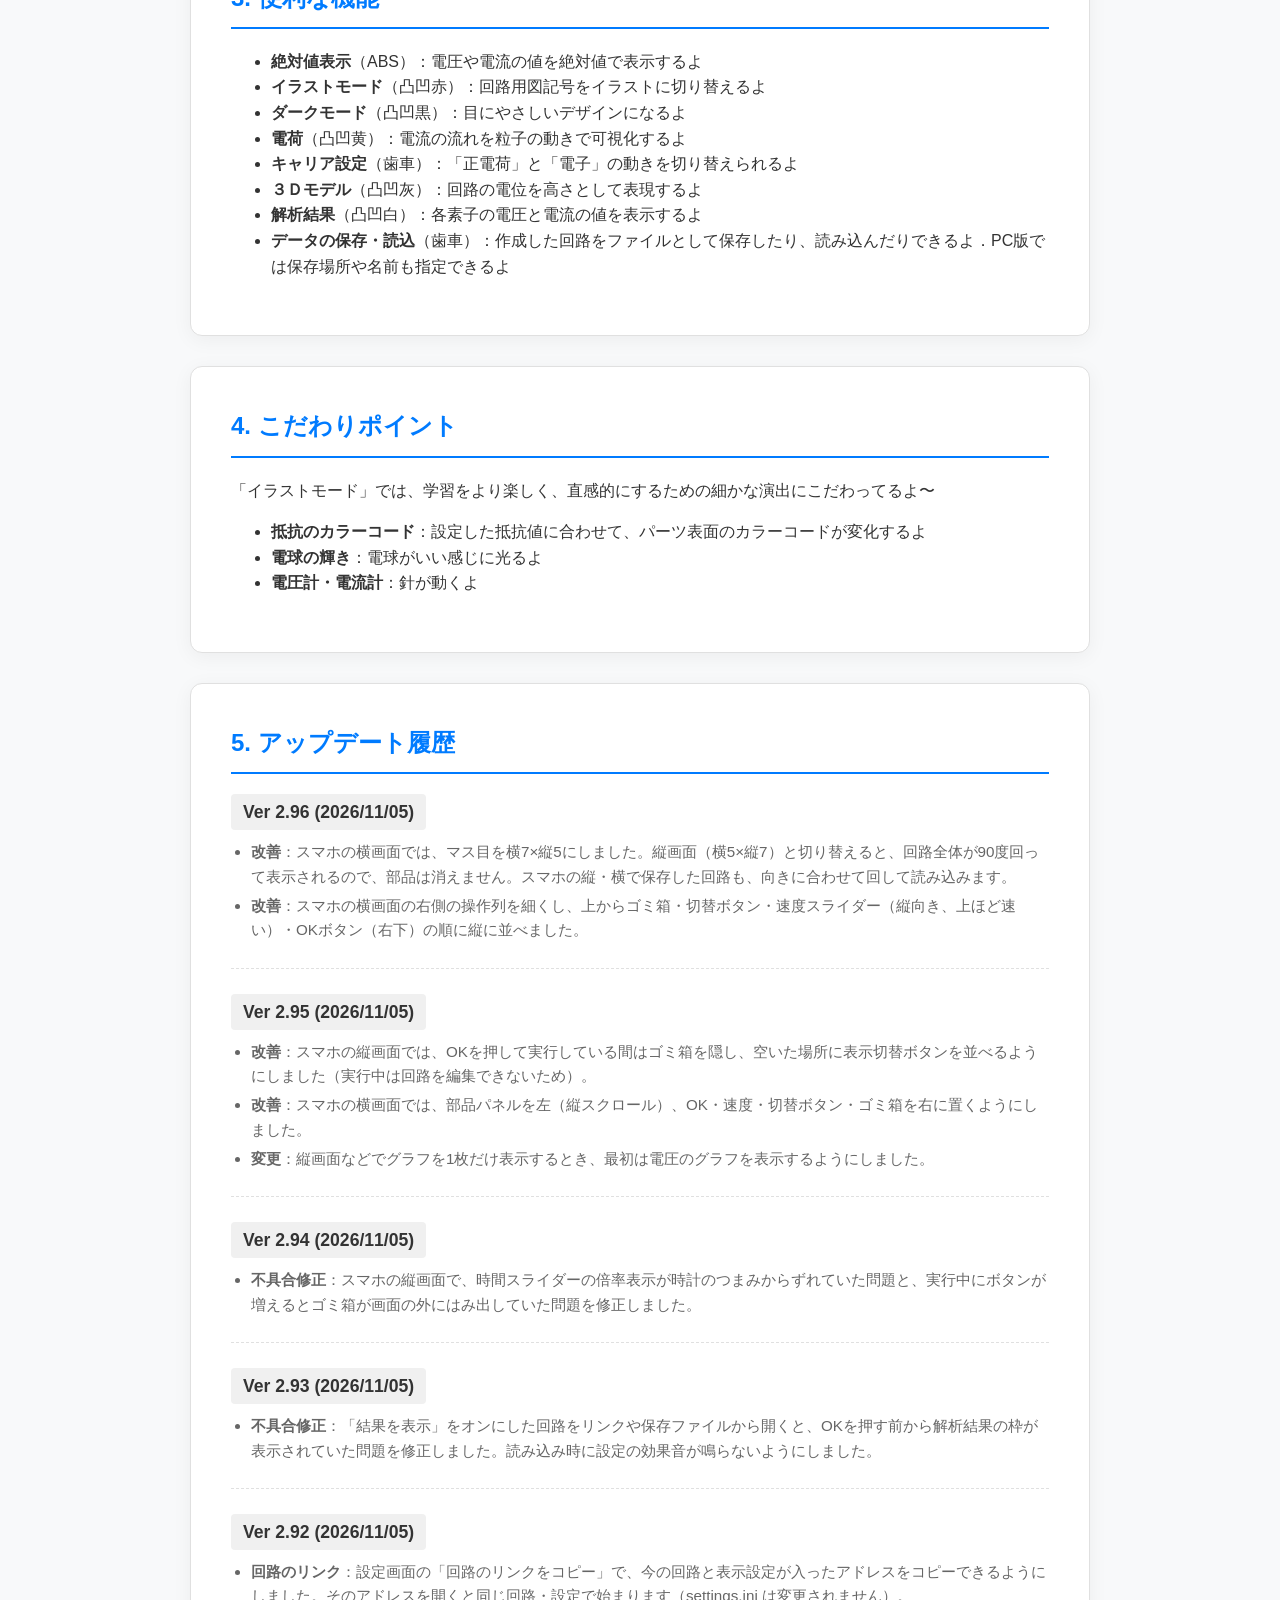
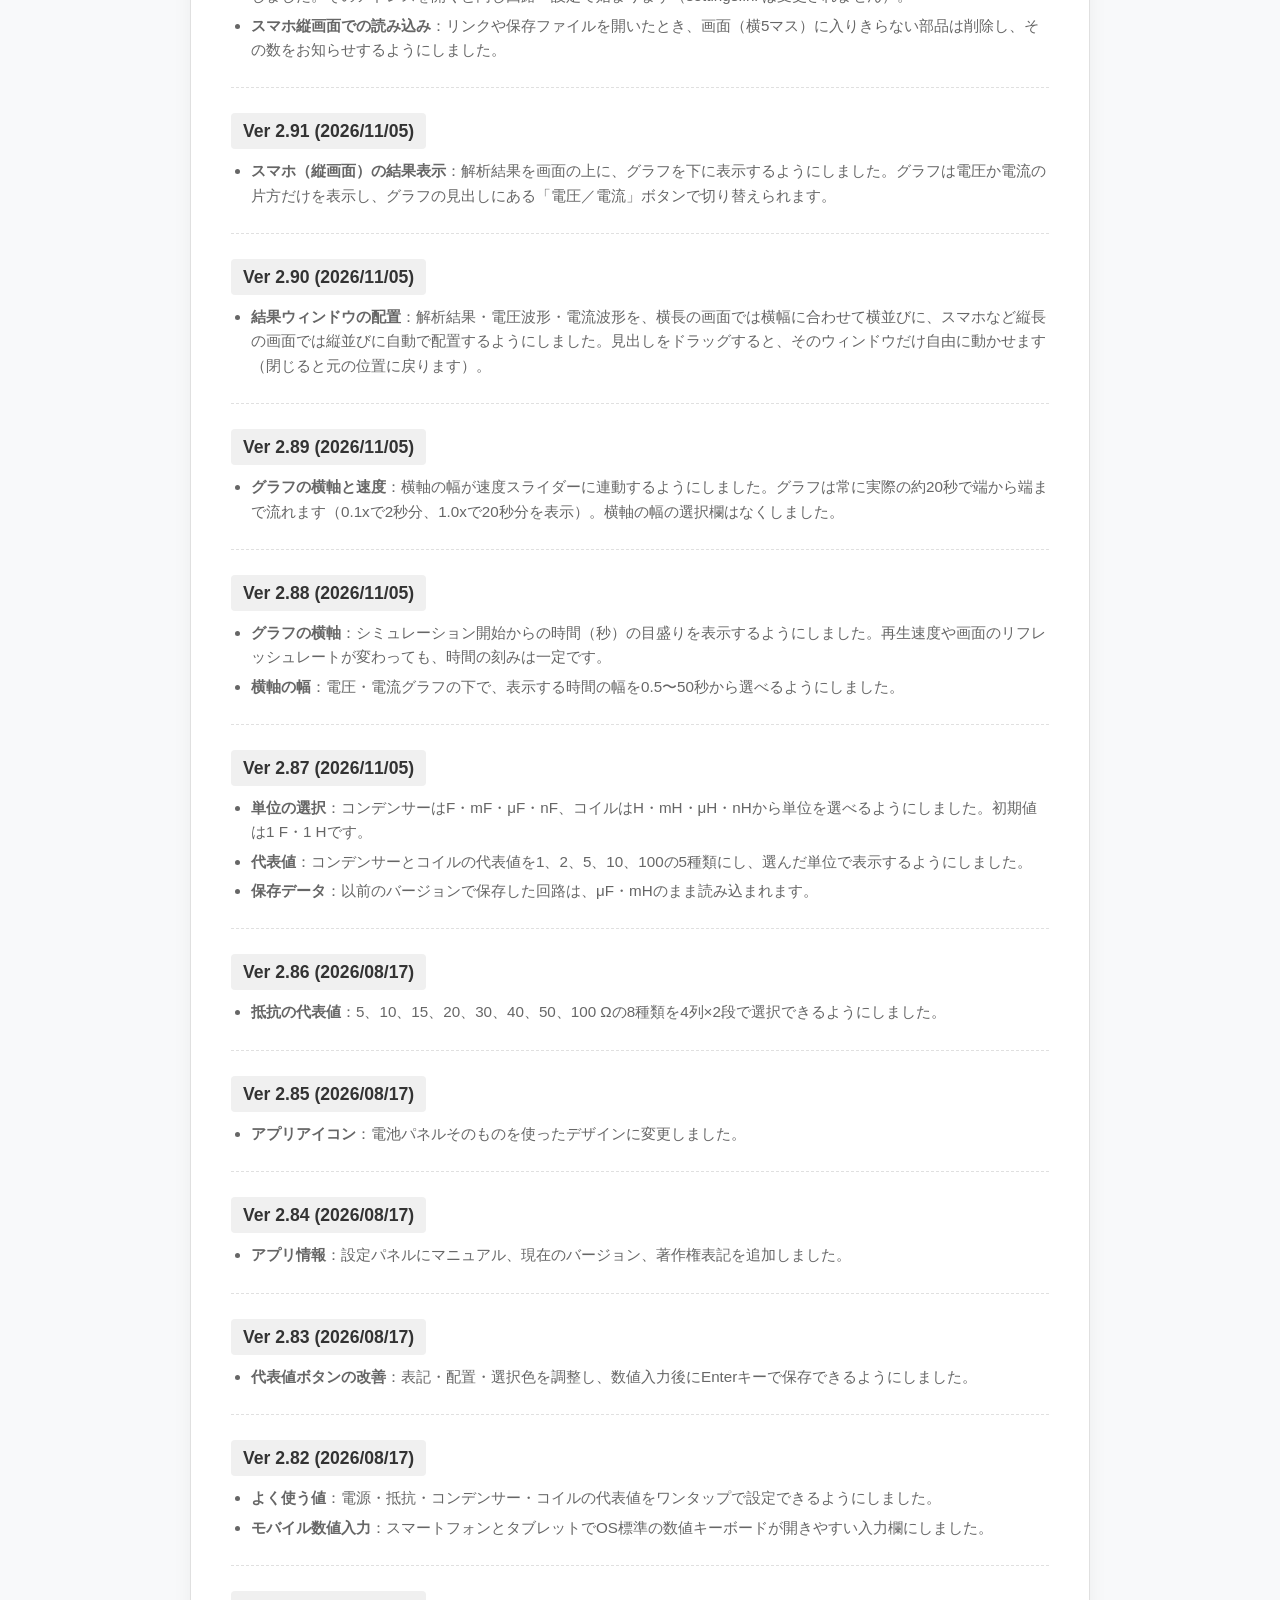
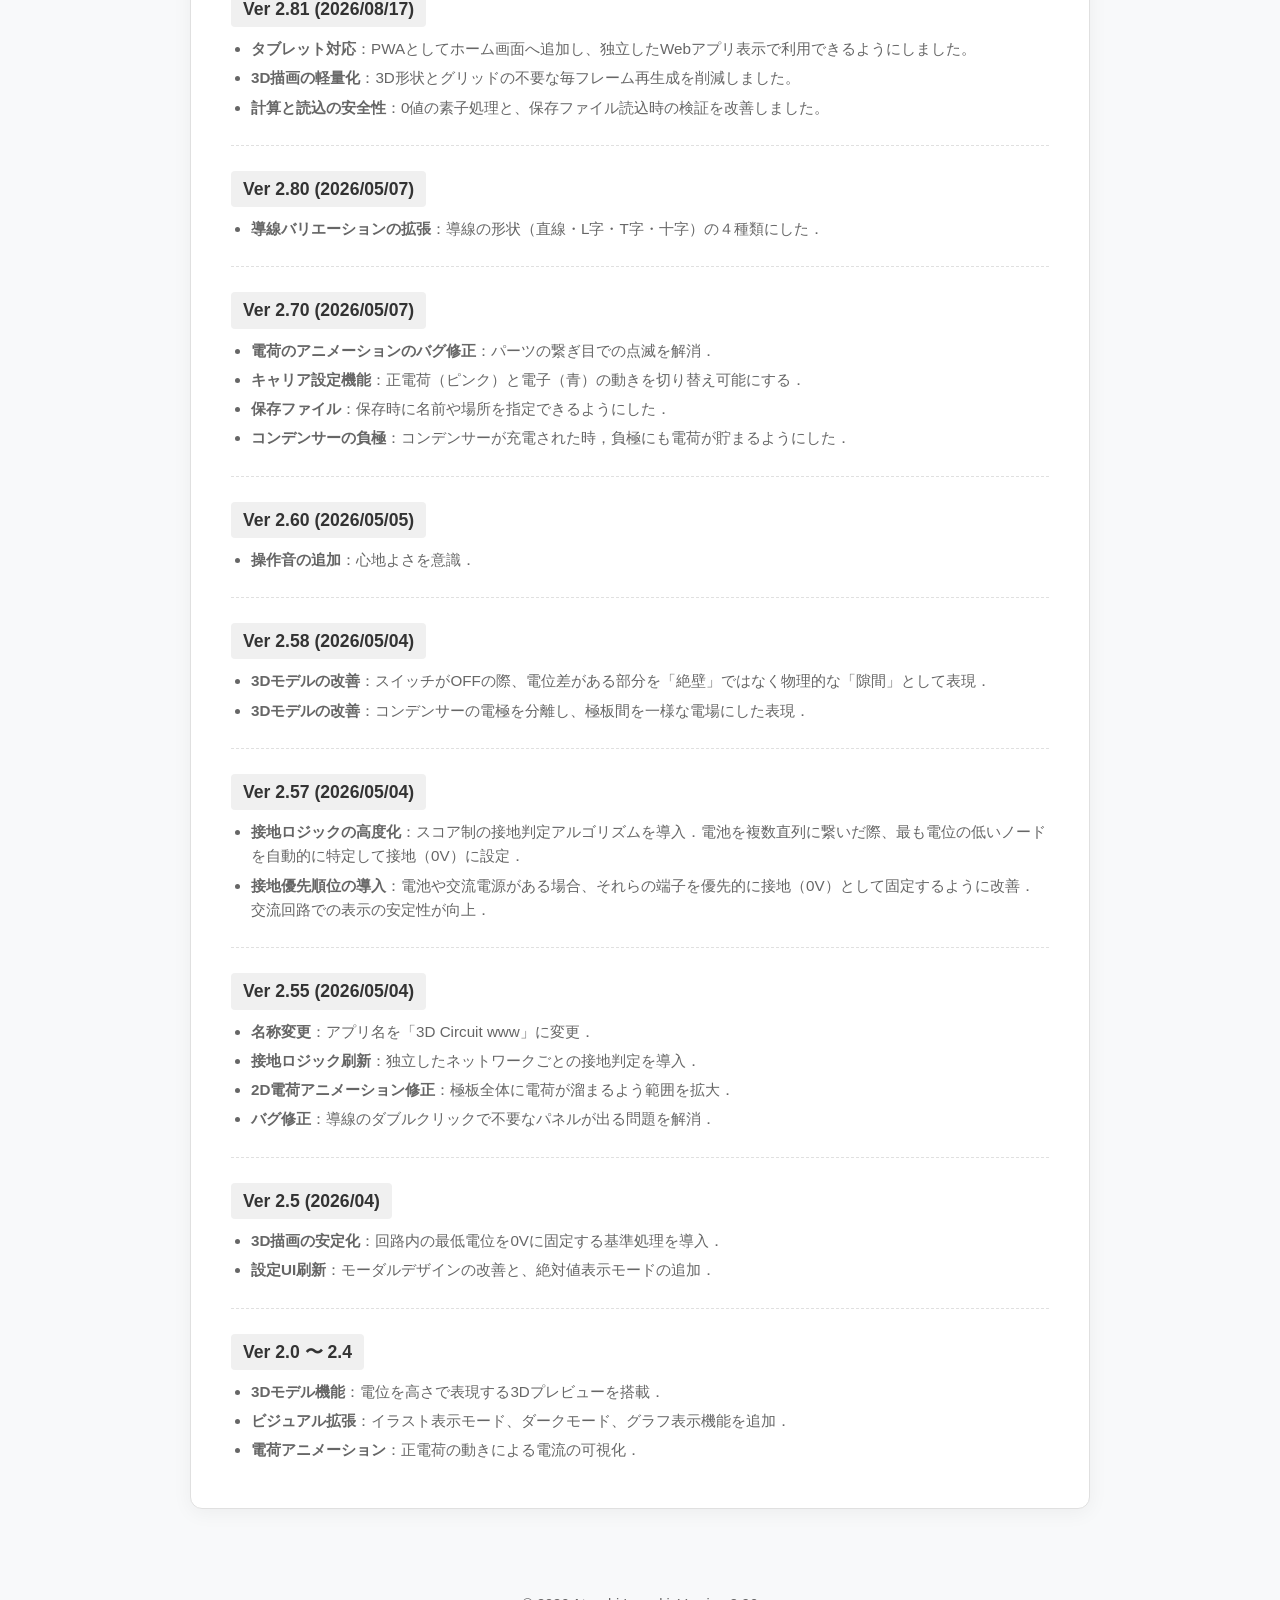
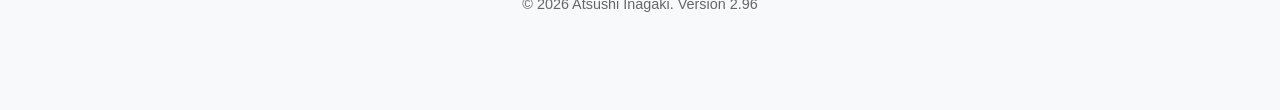
==== commit 40d24c91: "Ver 2.96: スマホ横画面を7x5にして縦横切替で回路を回転、右の操作列を細く縦並びに Co-Authored-By: Claude Opus 5.5 <noreply@anthropic.co" ====
--- a/manual/index.html
+++ b/manual/index.html
@@ -12,7 +12,7 @@
 
     <header>
         <h1>3D Circuit www</h1>
-        <p>Version <span data-app-version>2.95</span> ユーザーズマニュアル</p>
+        <p>Version <span data-app-version>2.96</span> ユーザーズマニュアル</p>
         <a class="app-link" href="../">アプリに戻る</a>
     </header>
 
@@ -103,10 +103,17 @@
         <div class="card">
             <h2>5. アップデート履歴</h2>
             <div class="history-item">
+                <span class="history-ver">Ver 2.96 (2026/11/05)</span>
+                <ul>
+                    <li><b>改善</b>：スマホの横画面では、マス目を横7×縦5にしました。縦画面（横5×縦7）と切り替えると、回路全体が90度回って表示されるので、部品は消えません。スマホの縦・横で保存した回路も、向きに合わせて回して読み込みます。</li>
+                    <li><b>改善</b>：スマホの横画面の右側の操作列を細くし、上からゴミ箱・切替ボタン・速度スライダー（縦向き、上ほど速い）・OKボタン（右下）の順に縦に並べました。</li>
+                </ul>
+            </div>
+            <div class="history-item">
                 <span class="history-ver">Ver 2.95 (2026/11/05)</span>
                 <ul>
                     <li><b>改善</b>：スマホの縦画面では、OKを押して実行している間はゴミ箱を隠し、空いた場所に表示切替ボタンを並べるようにしました（実行中は回路を編集できないため）。</li>
-                    <li><b>改善</b>：スマホの横画面では、部品パネルを左（縦スクロール）、OK・速度・切替ボタン・ゴミ箱を右に置き、回路のマス目を縦画面と同じ 5×7 にしました。向きを変えても部品が消えません。</li>
+                    <li><b>改善</b>：スマホの横画面では、部品パネルを左（縦スクロール）、OK・速度・切替ボタン・ゴミ箱を右に置くようにしました。</li>
                     <li><b>変更</b>：縦画面などでグラフを1枚だけ表示するとき、最初は電圧のグラフを表示するようにしました。</li>
                 </ul>
             </div>
@@ -263,7 +270,7 @@
         </div>
 
         <footer>
-            <p>&copy; 2026 Atsushi Inagaki. Version <span data-app-version>2.95</span></p>
+            <p>&copy; 2026 Atsushi Inagaki. Version <span data-app-version>2.96</span></p>
         </footer>
 
     <script src="../version.js"></script>
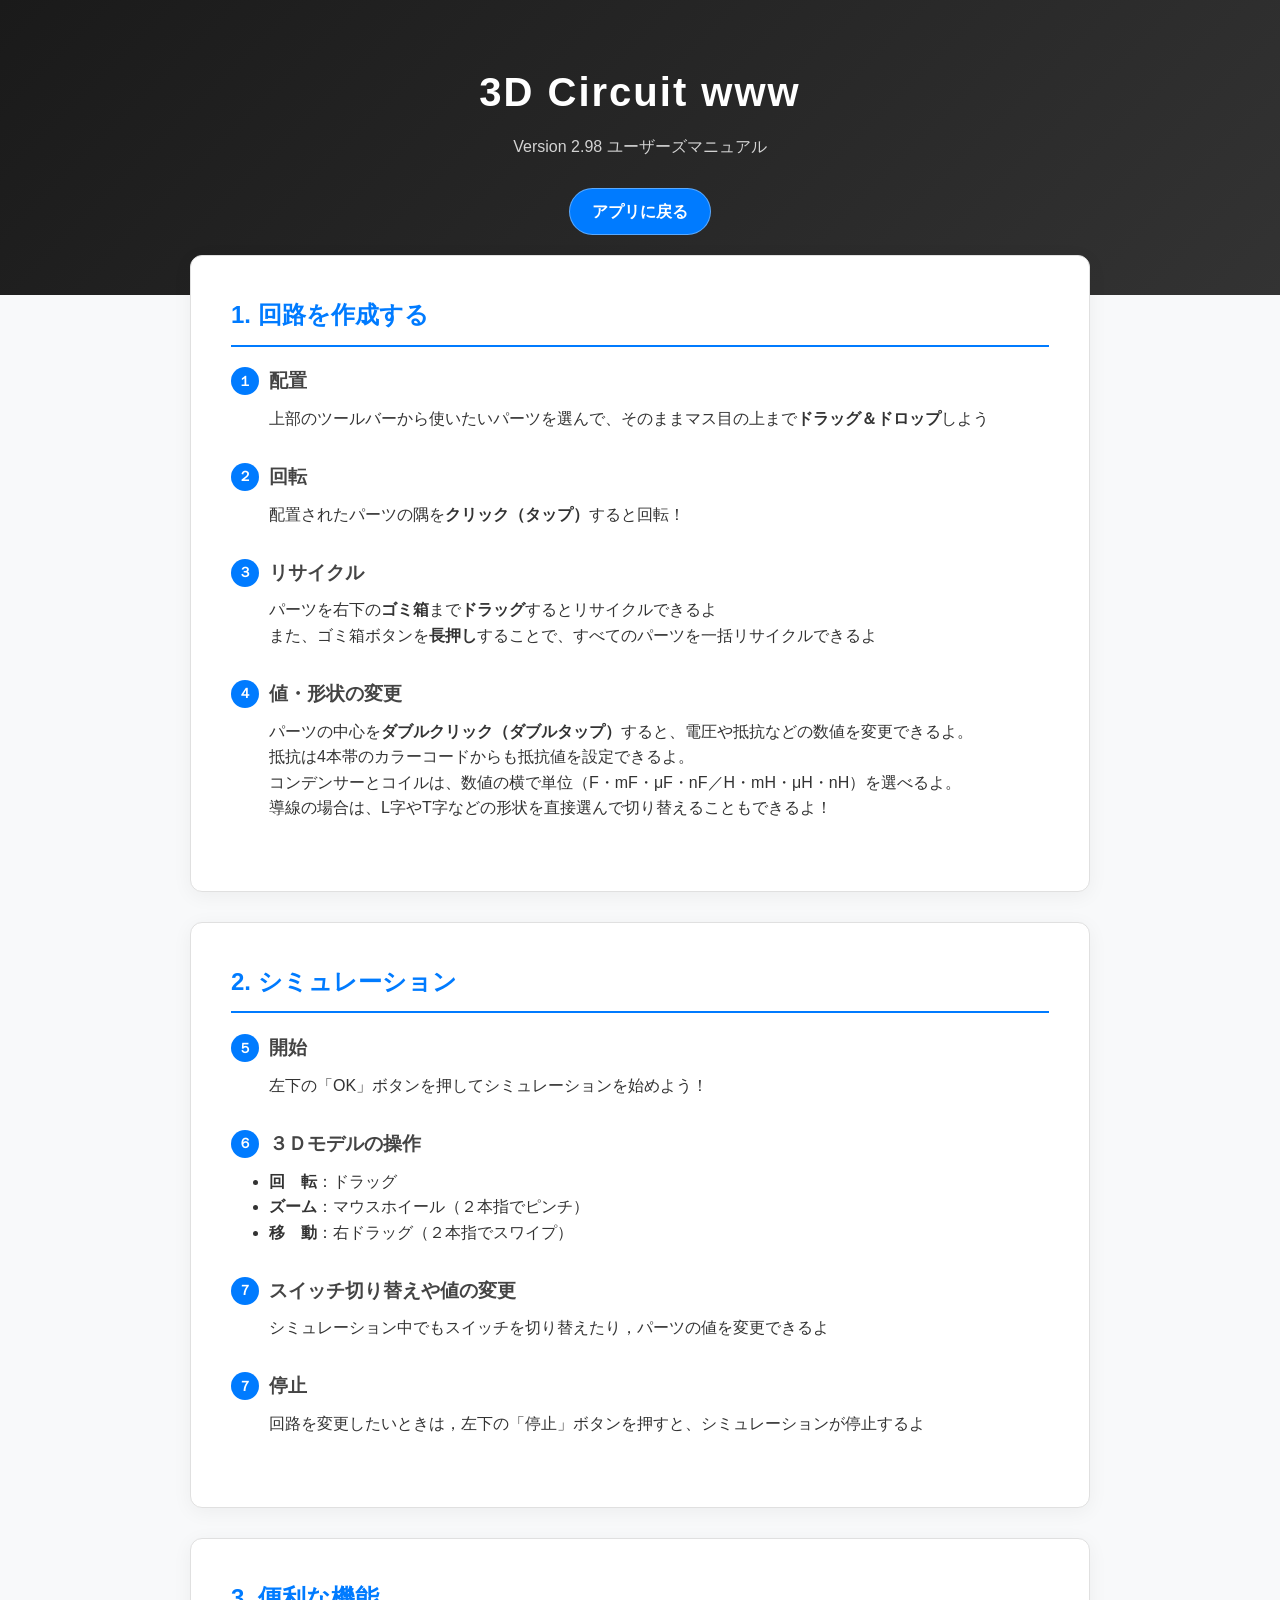
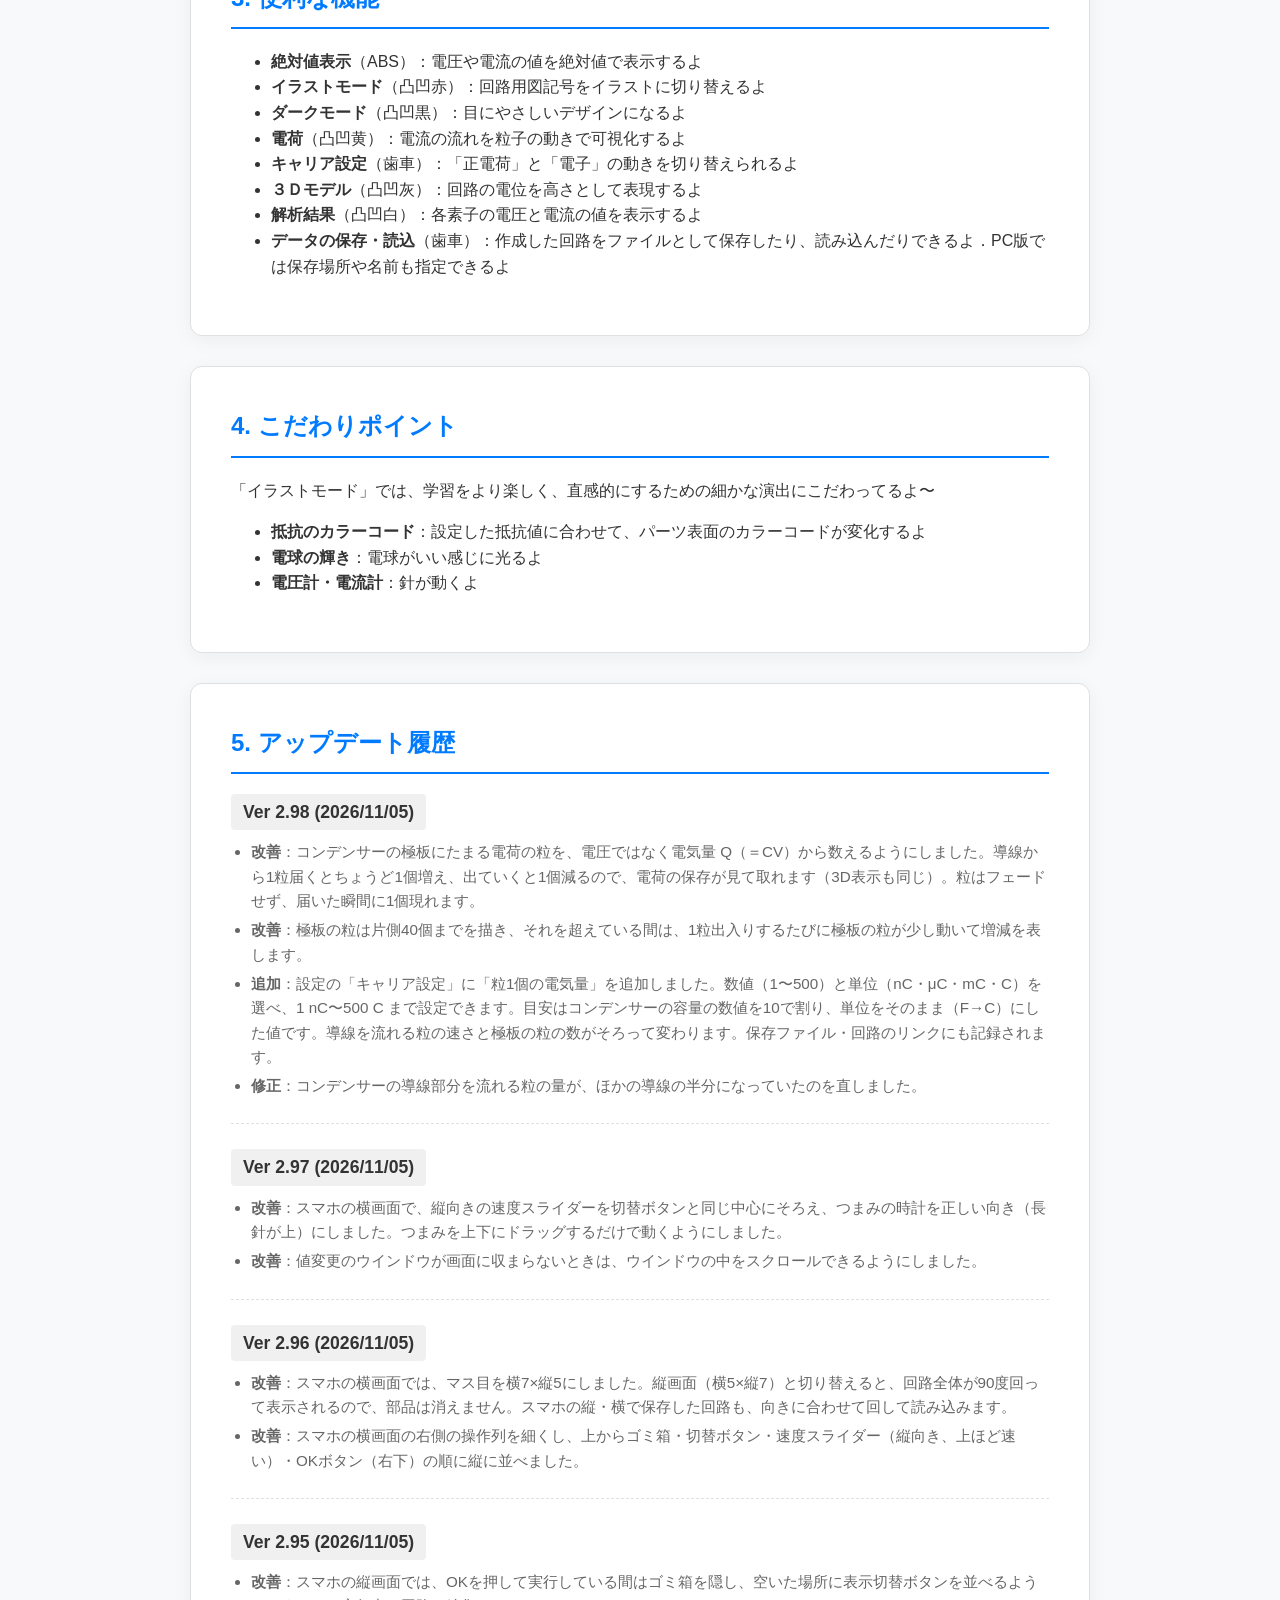
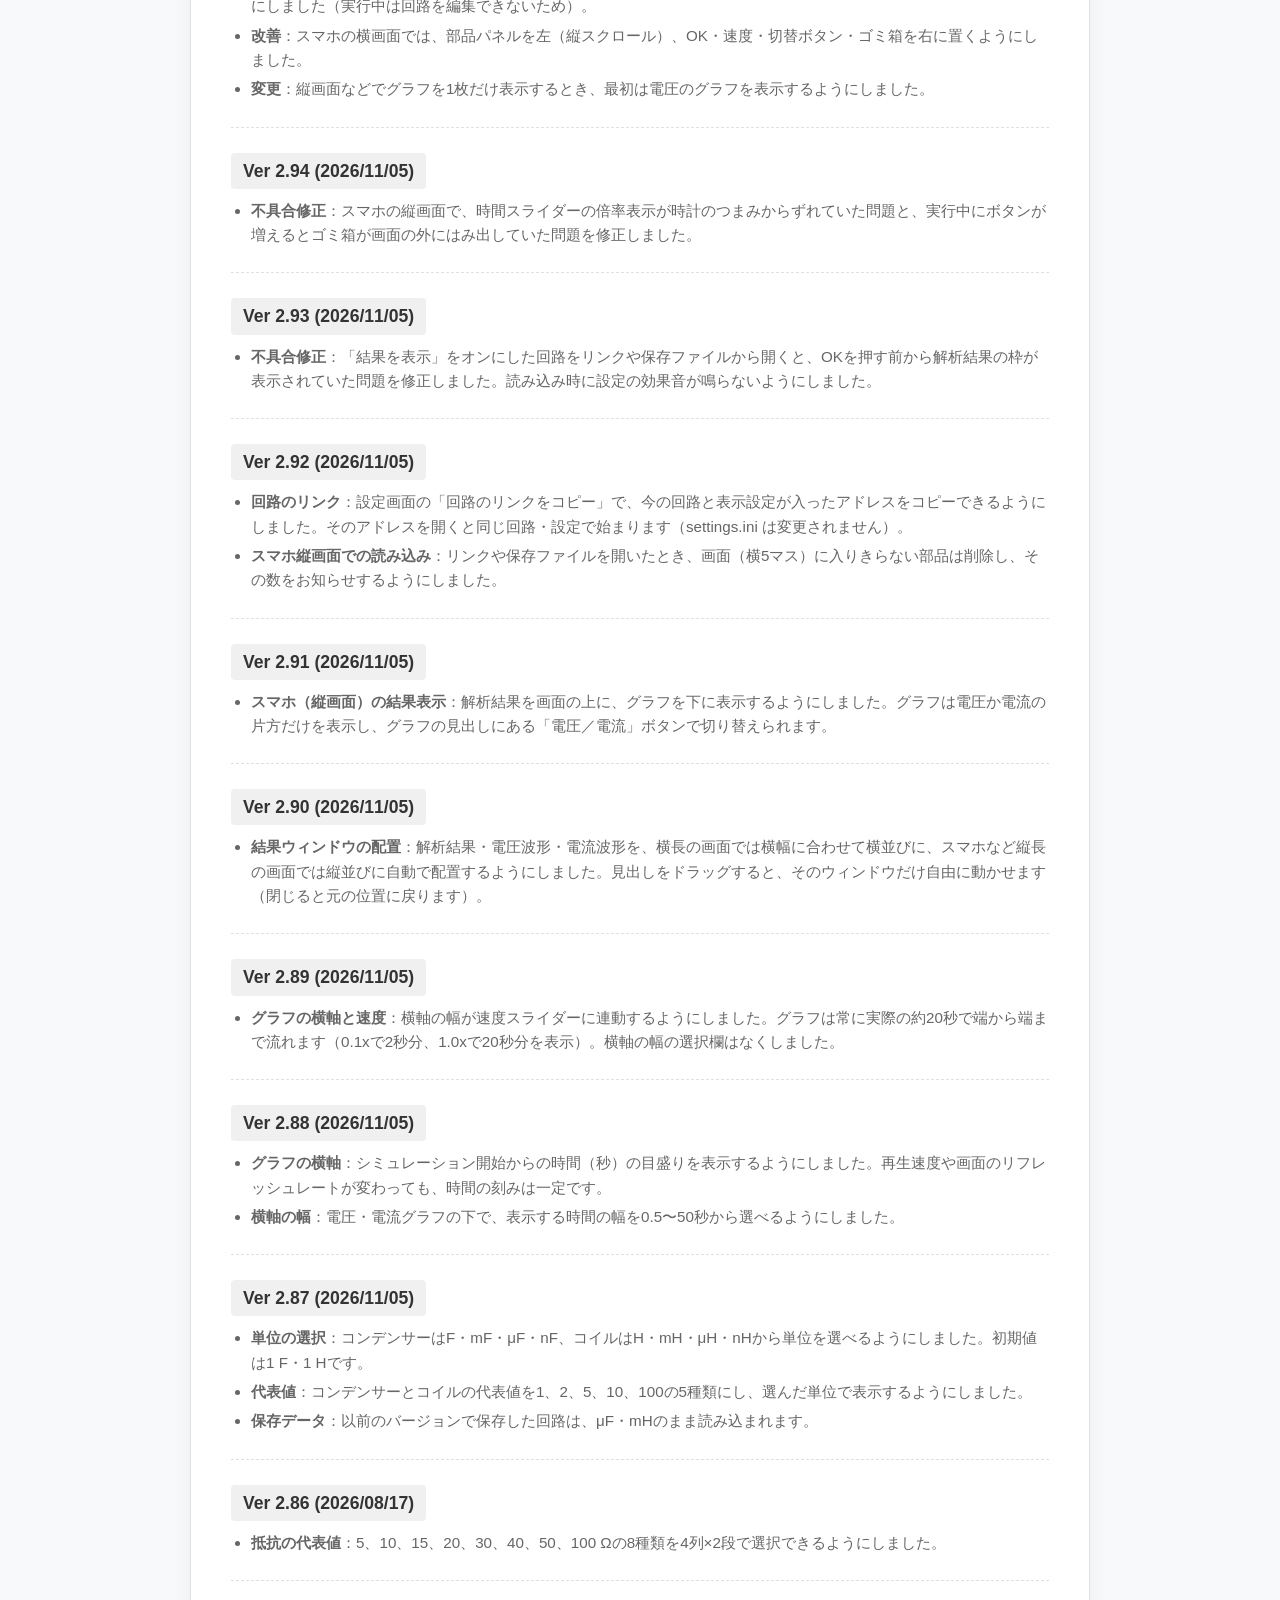
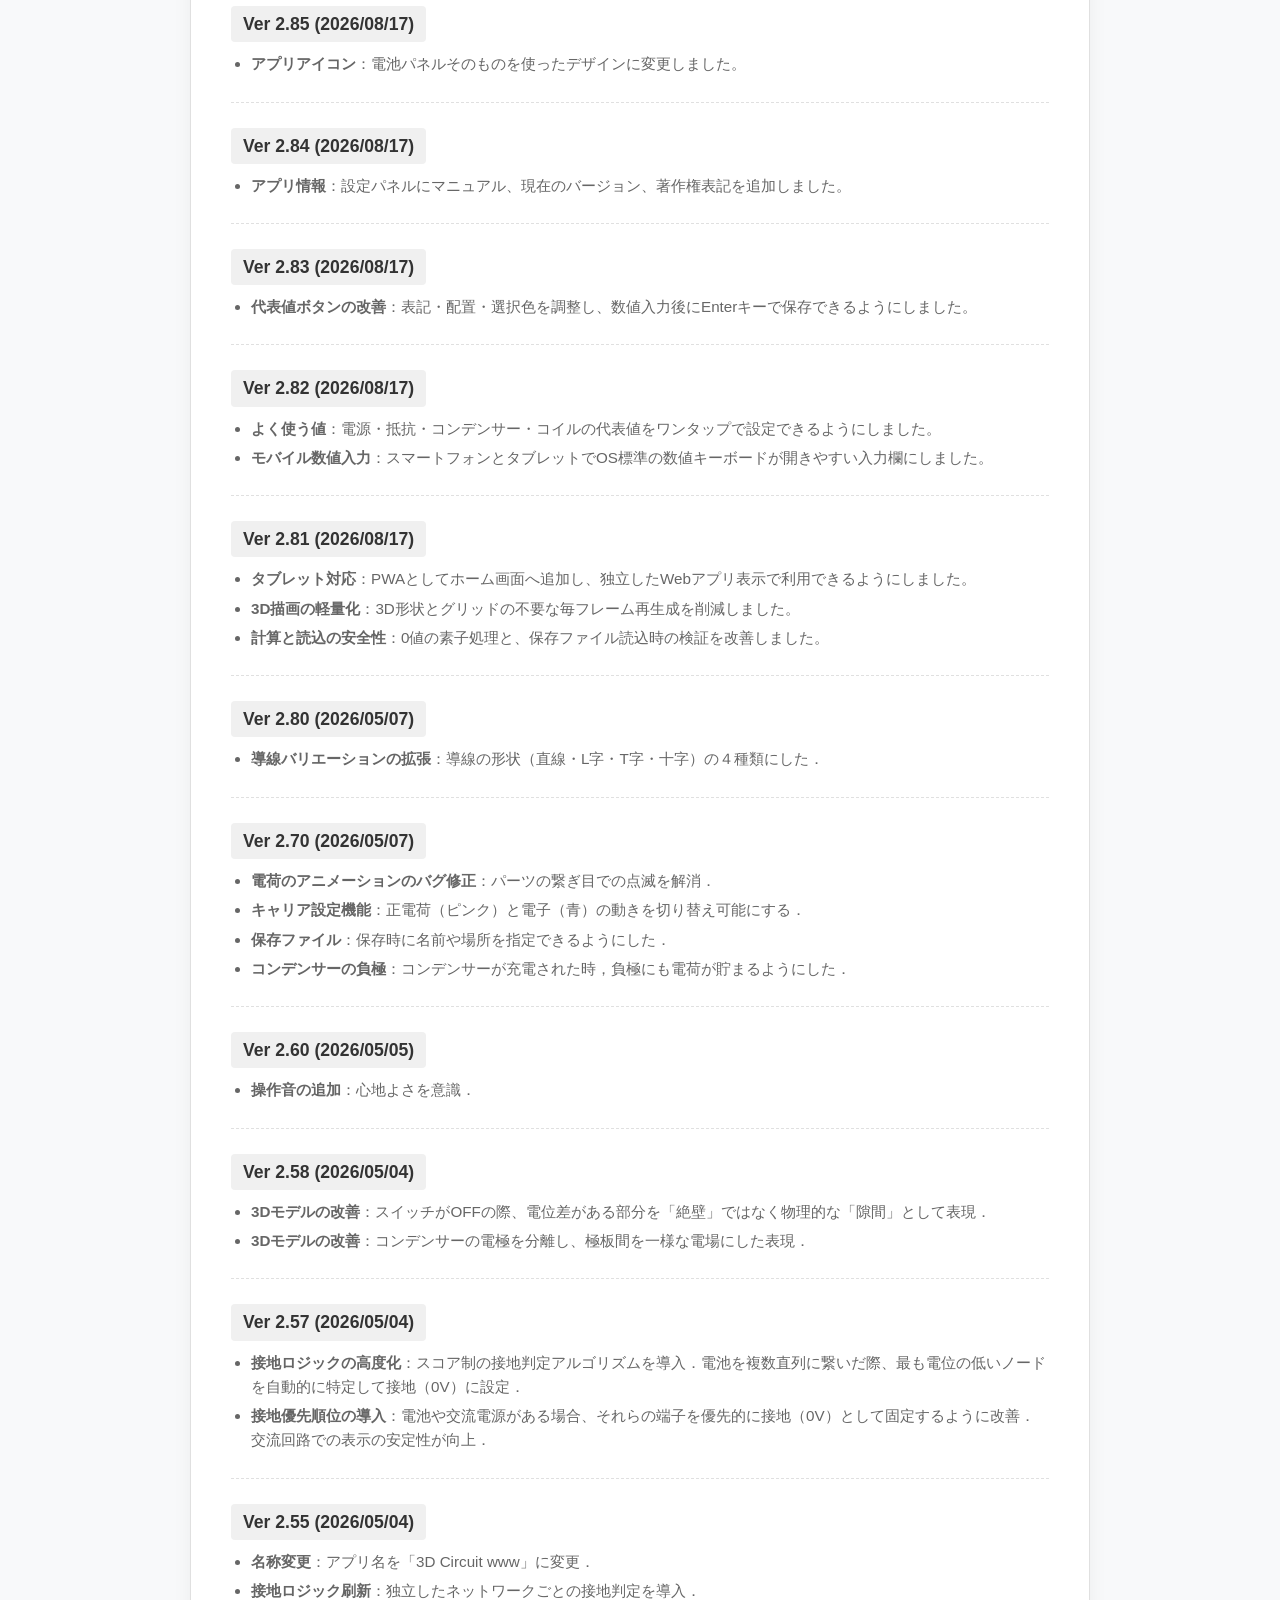
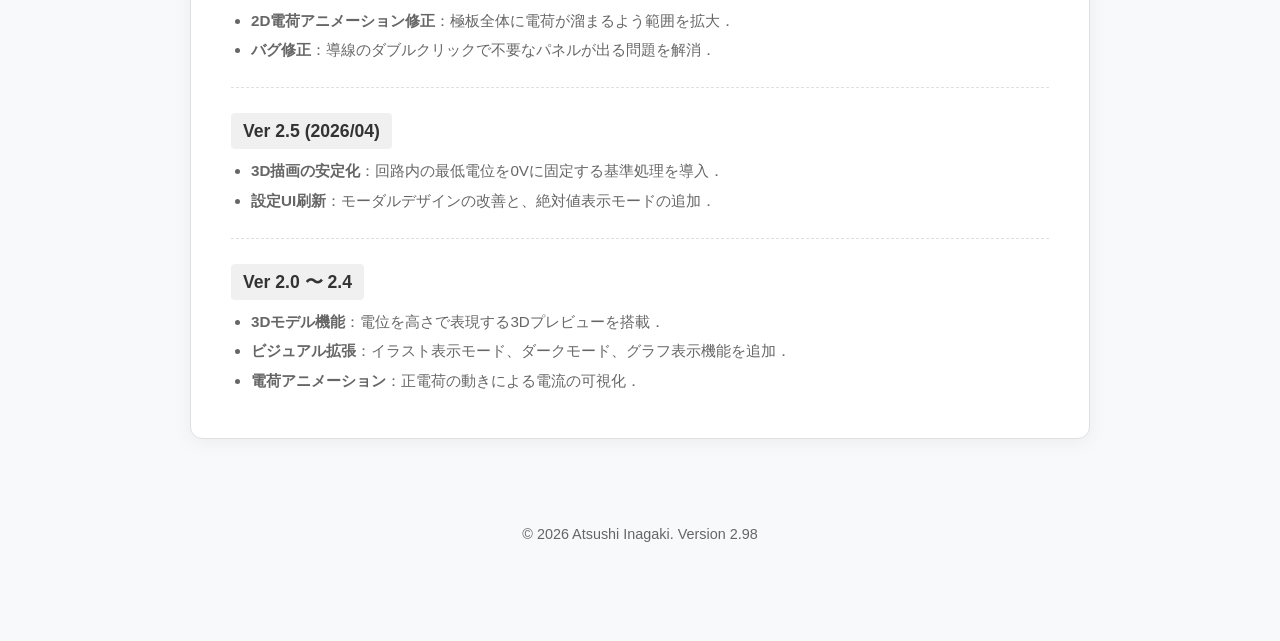
==== commit 0791c880: "Ver 2.98: 極板の電荷を電気量Q/粒1個の電気量で数え、40個超はモゴモゴ演出に。粒1個の電気量を設定に追加 - 粒1個の電気量（1 nC〜500 C、既定20 mC）を設定・保存ファイル・リ" ====
--- a/manual/index.html
+++ b/manual/index.html
@@ -12,7 +12,7 @@
 
     <header>
         <h1>3D Circuit www</h1>
-        <p>Version <span data-app-version>2.96</span> ユーザーズマニュアル</p>
+        <p>Version <span data-app-version>2.98</span> ユーザーズマニュアル</p>
         <a class="app-link" href="../">アプリに戻る</a>
     </header>
 
@@ -103,6 +103,22 @@
         <div class="card">
             <h2>5. アップデート履歴</h2>
             <div class="history-item">
+                <span class="history-ver">Ver 2.98 (2026/11/05)</span>
+                <ul>
+                    <li><b>改善</b>：コンデンサーの極板にたまる電荷の粒を、電圧ではなく電気量 Q（＝CV）から数えるようにしました。導線から1粒届くとちょうど1個増え、出ていくと1個減るので、電荷の保存が見て取れます（3D表示も同じ）。粒はフェードせず、届いた瞬間に1個現れます。</li>
+                    <li><b>改善</b>：極板の粒は片側40個までを描き、それを超えている間は、1粒出入りするたびに極板の粒が少し動いて増減を表します。</li>
+                    <li><b>追加</b>：設定の「キャリア設定」に「粒1個の電気量」を追加しました。数値（1〜500）と単位（nC・μC・mC・C）を選べ、1 nC〜500 C まで設定できます。目安はコンデンサーの容量の数値を10で割り、単位をそのまま（F→C）にした値です。導線を流れる粒の速さと極板の粒の数がそろって変わります。保存ファイル・回路のリンクにも記録されます。</li>
+                    <li><b>修正</b>：コンデンサーの導線部分を流れる粒の量が、ほかの導線の半分になっていたのを直しました。</li>
+                </ul>
+            </div>
+            <div class="history-item">
+                <span class="history-ver">Ver 2.97 (2026/11/05)</span>
+                <ul>
+                    <li><b>改善</b>：スマホの横画面で、縦向きの速度スライダーを切替ボタンと同じ中心にそろえ、つまみの時計を正しい向き（長針が上）にしました。つまみを上下にドラッグするだけで動くようにしました。</li>
+                    <li><b>改善</b>：値変更のウインドウが画面に収まらないときは、ウインドウの中をスクロールできるようにしました。</li>
+                </ul>
+            </div>
+            <div class="history-item">
                 <span class="history-ver">Ver 2.96 (2026/11/05)</span>
                 <ul>
                     <li><b>改善</b>：スマホの横画面では、マス目を横7×縦5にしました。縦画面（横5×縦7）と切り替えると、回路全体が90度回って表示されるので、部品は消えません。スマホの縦・横で保存した回路も、向きに合わせて回して読み込みます。</li>
@@ -270,7 +286,7 @@
         </div>
 
         <footer>
-            <p>&copy; 2026 Atsushi Inagaki. Version <span data-app-version>2.96</span></p>
+            <p>&copy; 2026 Atsushi Inagaki. Version <span data-app-version>2.98</span></p>
         </footer>
 
     <script src="../version.js"></script>
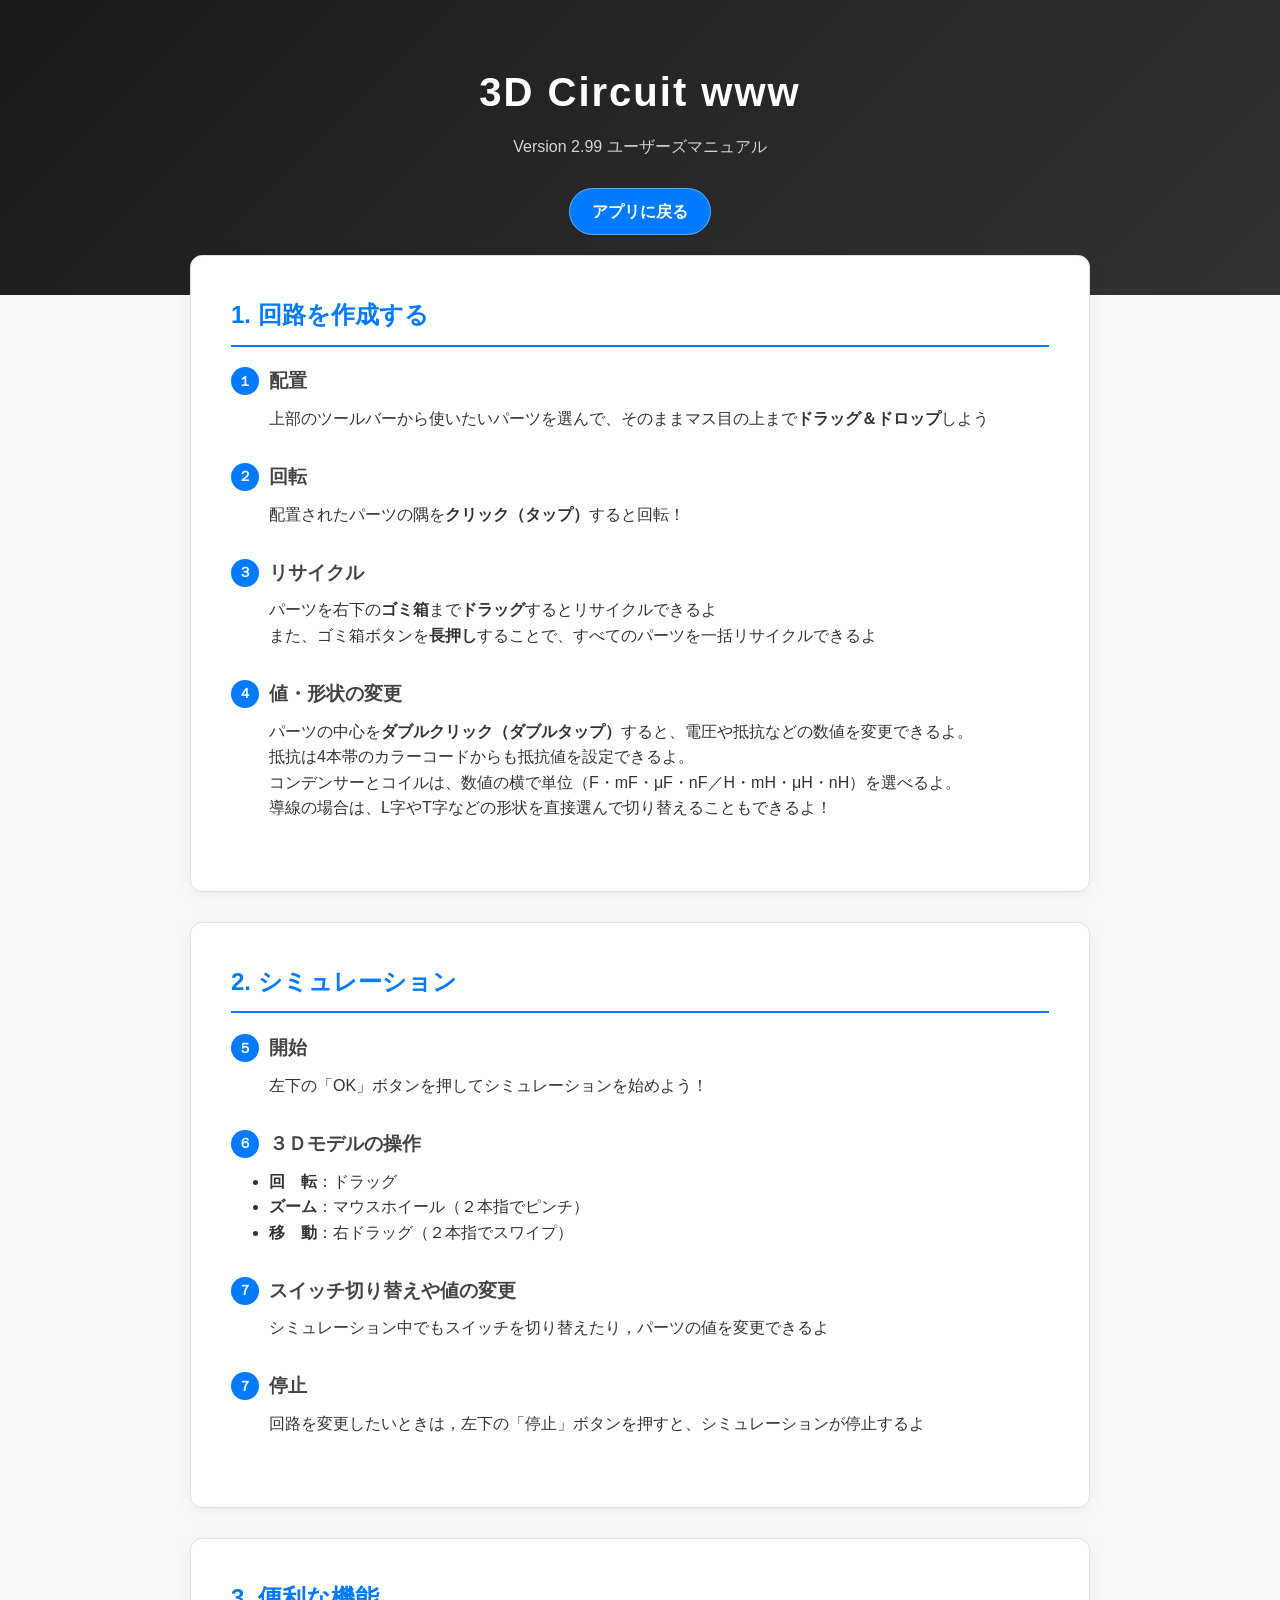
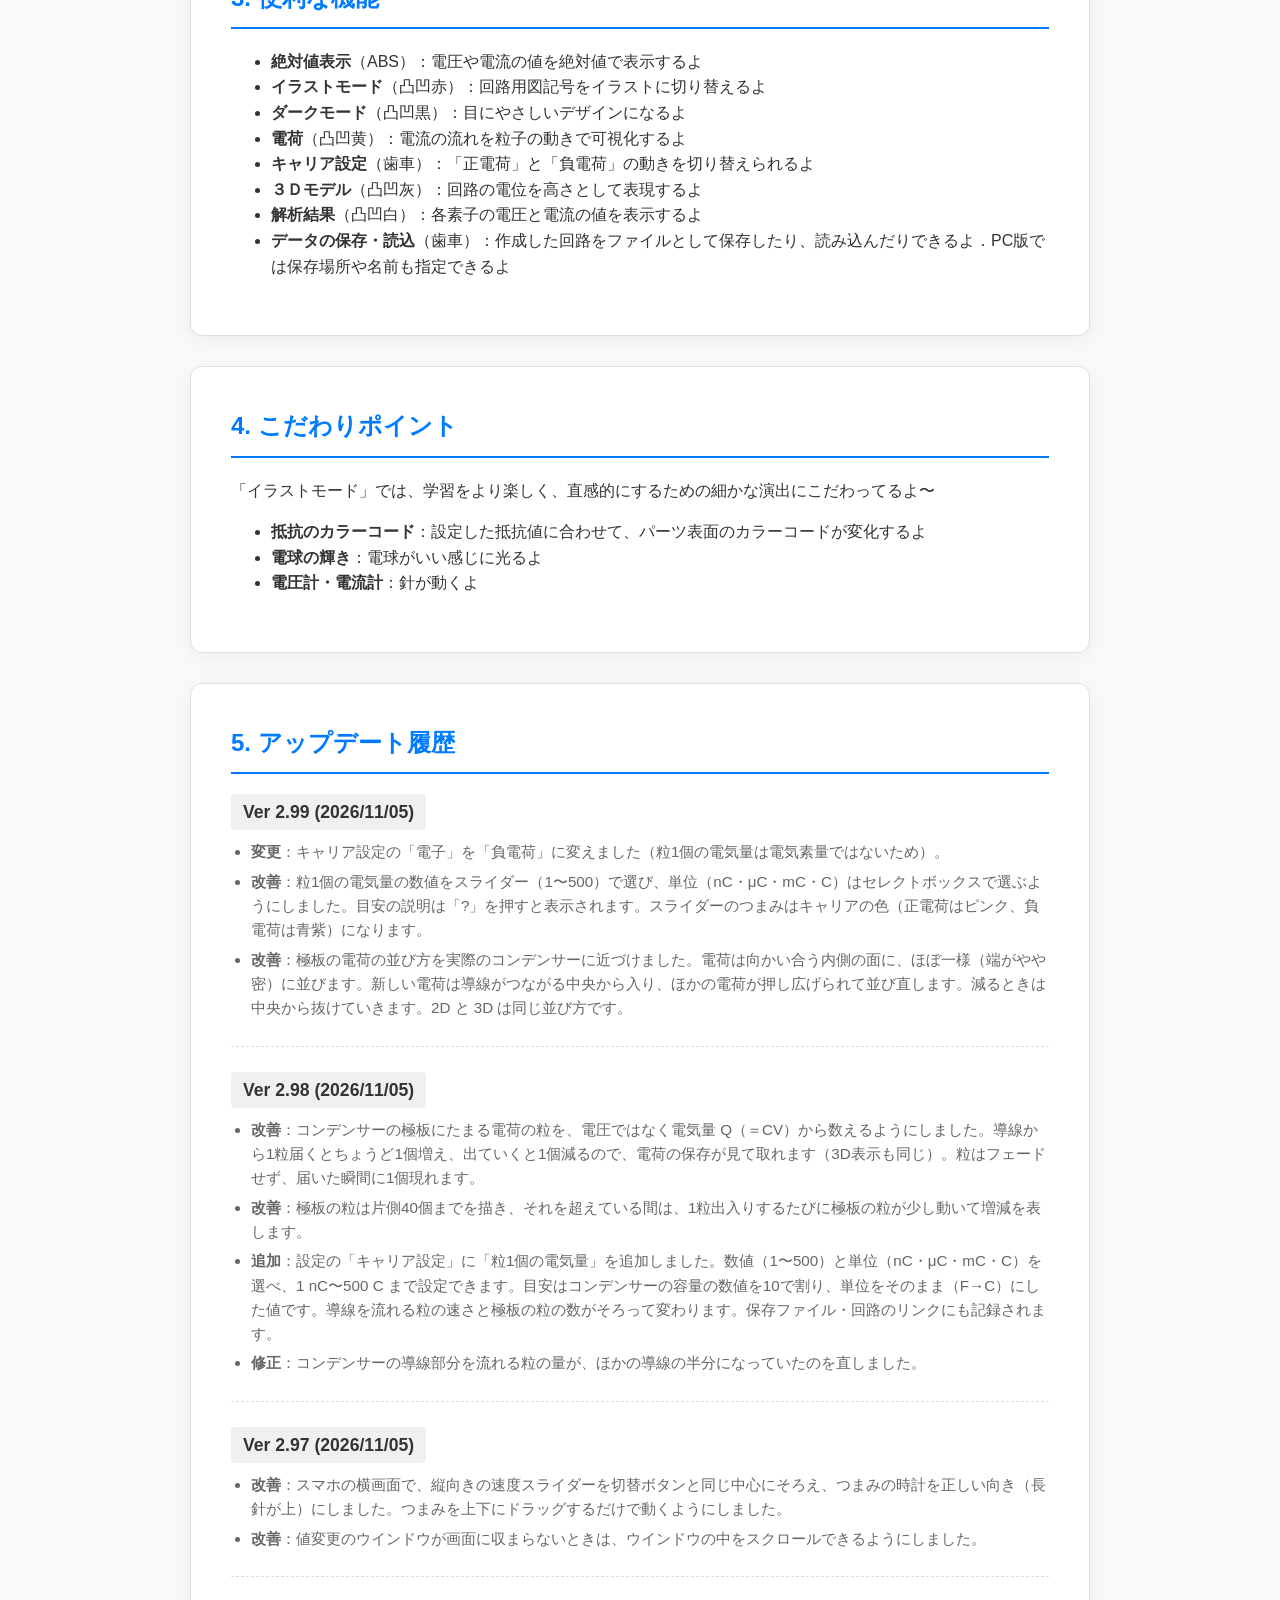
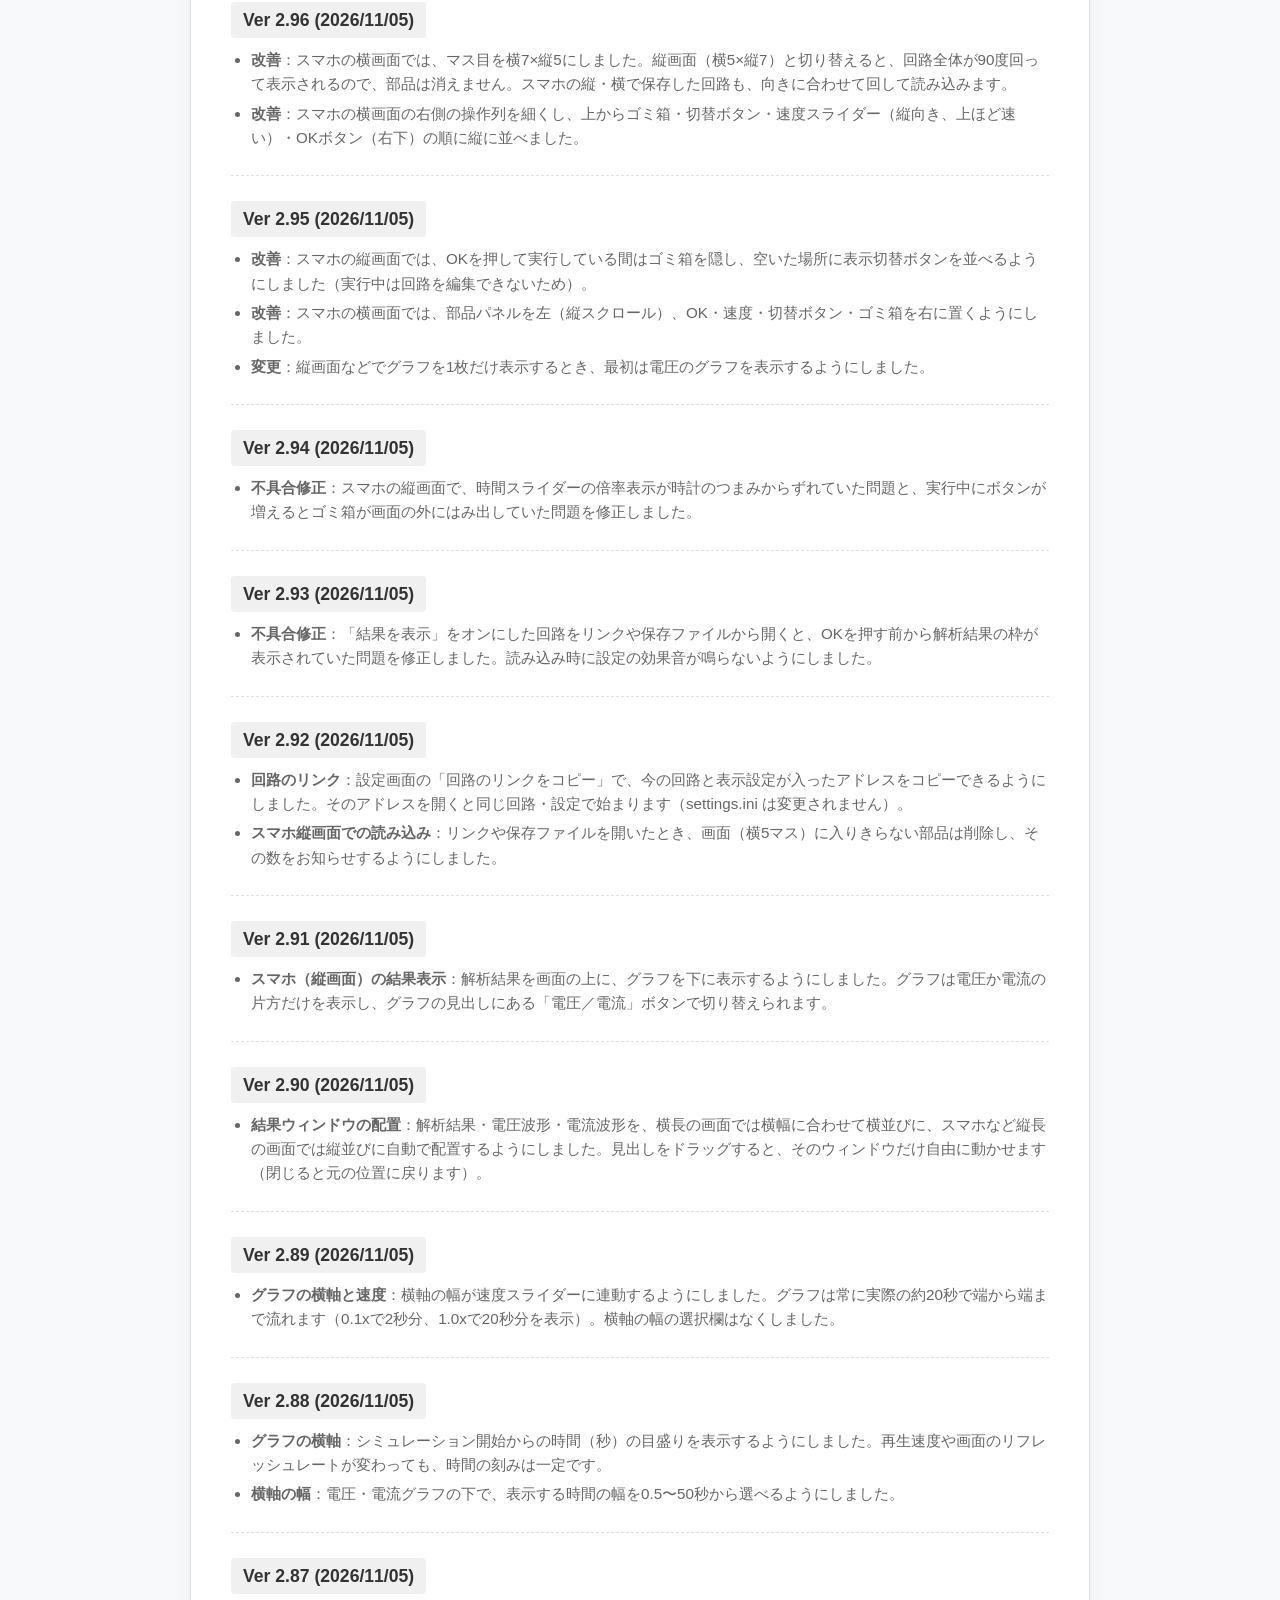
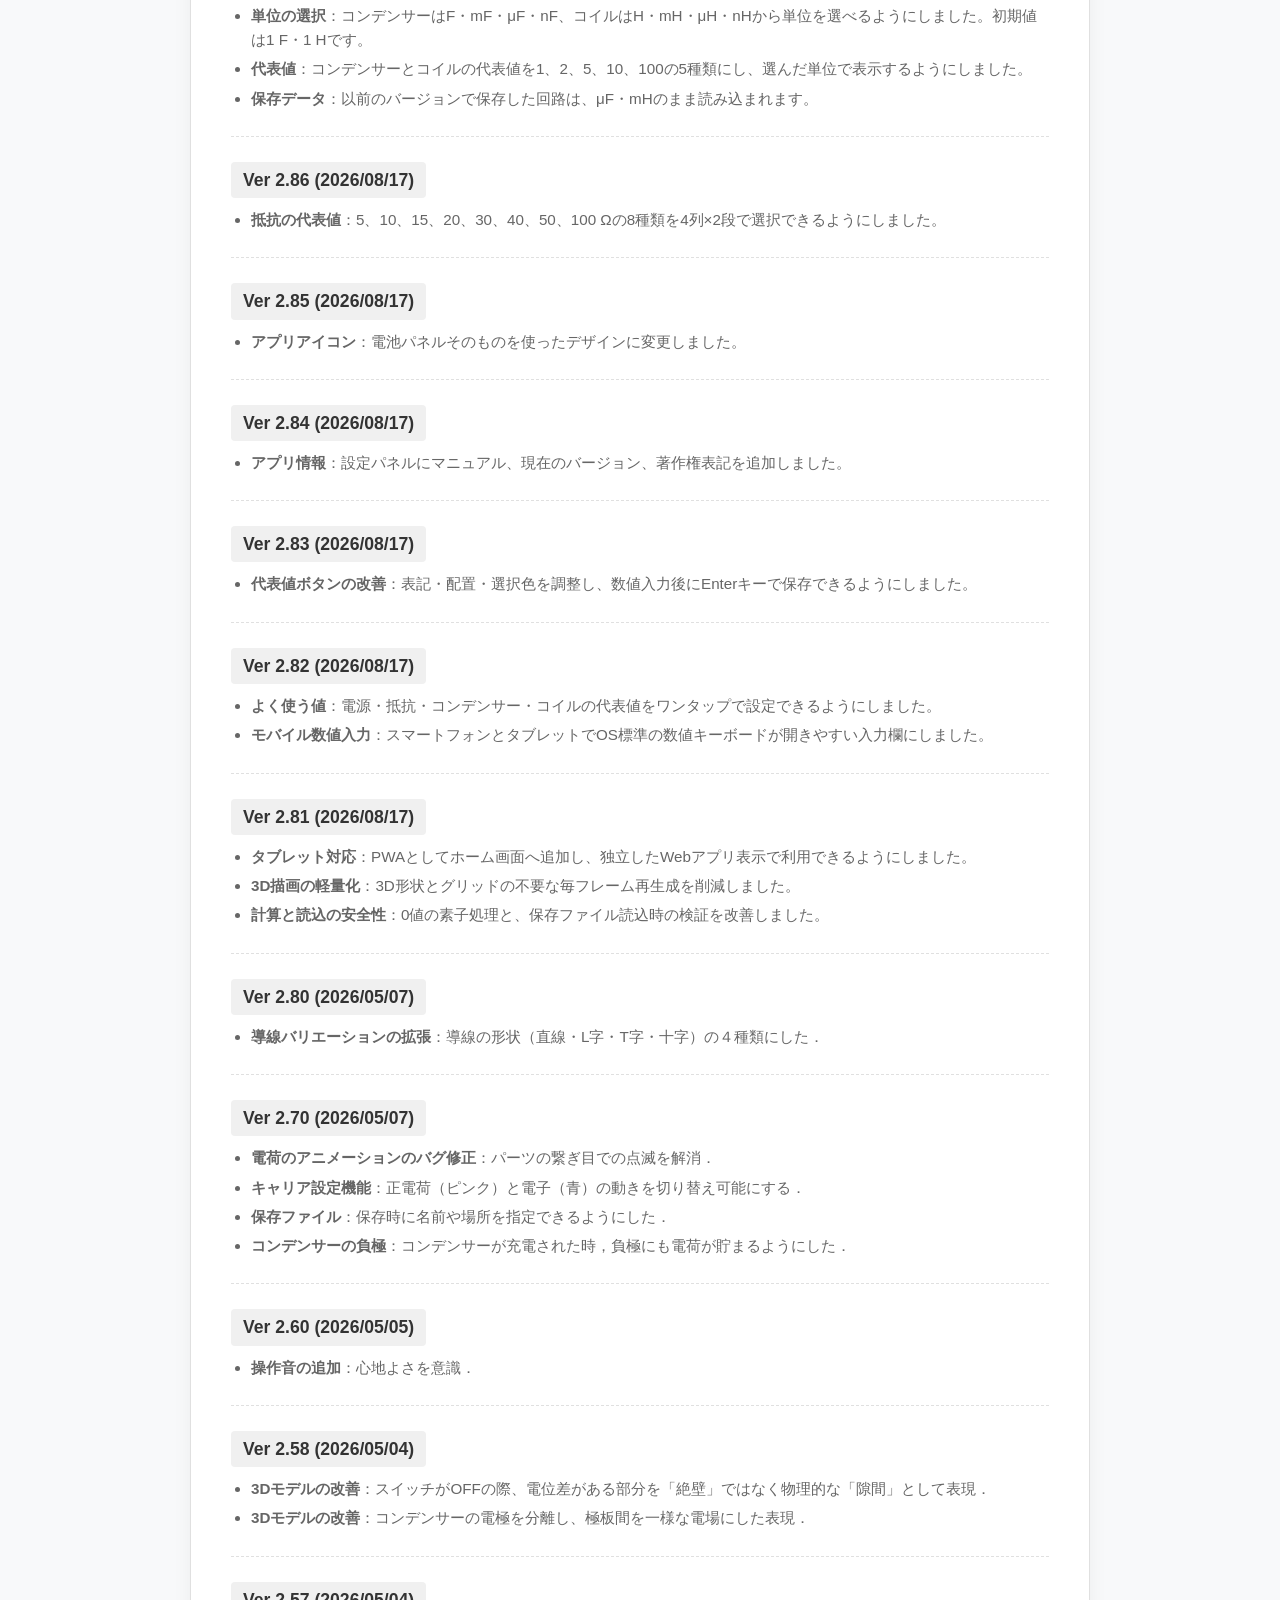
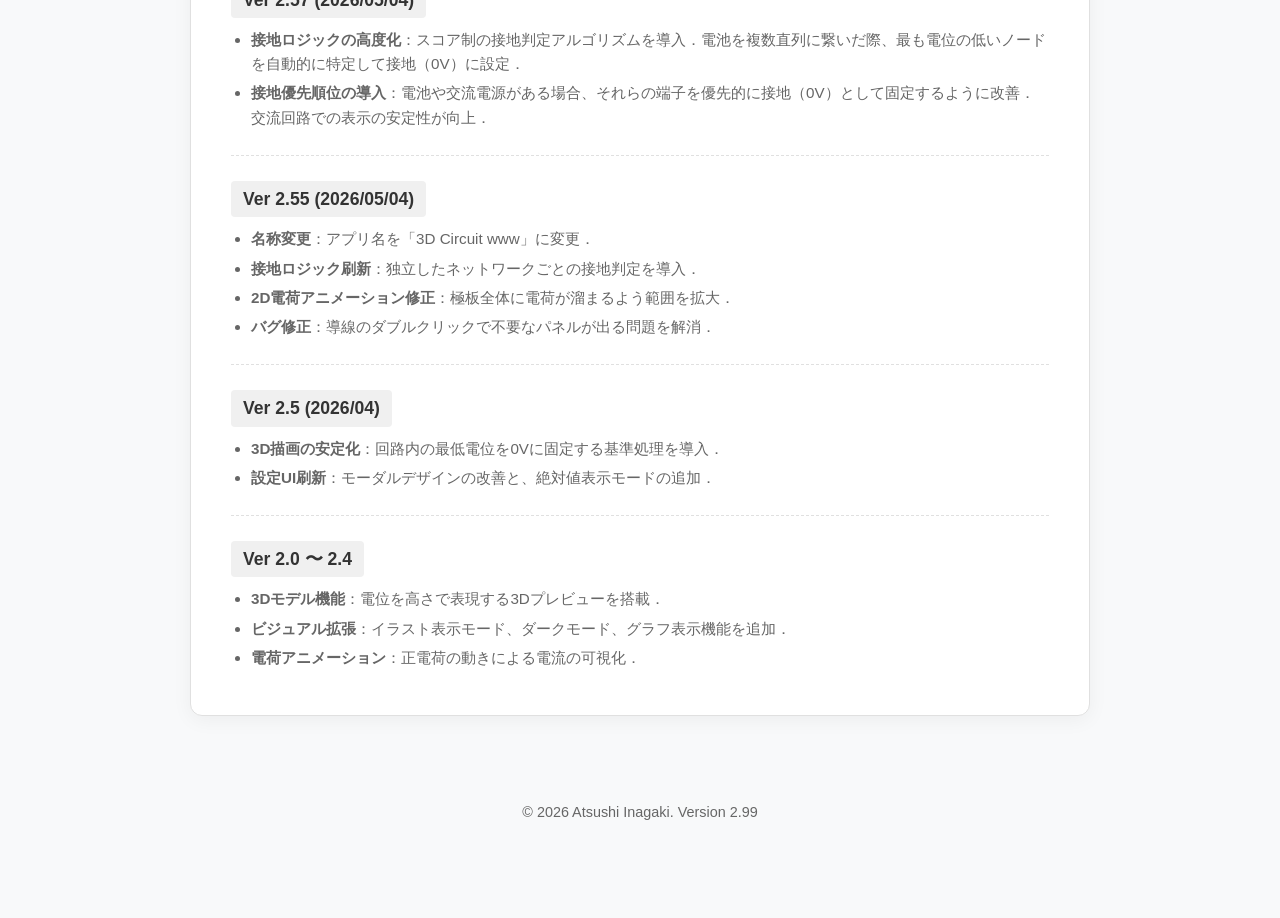
==== commit a60a3fb0: "Ver 2.99: 極板の電荷を内側の面に物理的に並べ、2D/3D共通に。キャリアを「負電荷」に、電気量をスライダー＋単位に - 極板の電荷は向かい合う内側の面にほぼ一様（端がやや密）に、極板の端まで" ====
--- a/manual/index.html
+++ b/manual/index.html
@@ -12,7 +12,7 @@
 
     <header>
         <h1>3D Circuit www</h1>
-        <p>Version <span data-app-version>2.98</span> ユーザーズマニュアル</p>
+        <p>Version <span data-app-version>2.99</span> ユーザーズマニュアル</p>
         <a class="app-link" href="../">アプリに戻る</a>
     </header>
 
@@ -81,7 +81,7 @@
                 <li><b>イラストモード</b>（凸凹赤）：回路用図記号をイラストに切り替えるよ</li>
                 <li><b>ダークモード</b>（凸凹黒）：目にやさしいデザインになるよ</li>
                 <li><b>電荷</b>（凸凹黄）：電流の流れを粒子の動きで可視化するよ</li>
-                <li><b>キャリア設定</b>（歯車）：「正電荷」と「電子」の動きを切り替えられるよ</li>
+                <li><b>キャリア設定</b>（歯車）：「正電荷」と「負電荷」の動きを切り替えられるよ</li>
                 <li><b>３Ｄモデル</b>（凸凹灰）：回路の電位を高さとして表現するよ</li>
                 <li><b>解析結果</b>（凸凹白）：各素子の電圧と電流の値を表示するよ</li>
                 <li><b>データの保存・読込</b>（歯車）：作成した回路をファイルとして保存したり、読み込んだりできるよ．PC版では保存場所や名前も指定できるよ</li>
@@ -103,6 +103,14 @@
         <div class="card">
             <h2>5. アップデート履歴</h2>
             <div class="history-item">
+                <span class="history-ver">Ver 2.99 (2026/11/05)</span>
+                <ul>
+                    <li><b>変更</b>：キャリア設定の「電子」を「負電荷」に変えました（粒1個の電気量は電気素量ではないため）。</li>
+                    <li><b>改善</b>：粒1個の電気量の数値をスライダー（1〜500）で選び、単位（nC・μC・mC・C）はセレクトボックスで選ぶようにしました。目安の説明は「?」を押すと表示されます。スライダーのつまみはキャリアの色（正電荷はピンク、負電荷は青紫）になります。</li>
+                    <li><b>改善</b>：極板の電荷の並び方を実際のコンデンサーに近づけました。電荷は向かい合う内側の面に、ほぼ一様（端がやや密）に並びます。新しい電荷は導線がつながる中央から入り、ほかの電荷が押し広げられて並び直します。減るときは中央から抜けていきます。2D と 3D は同じ並び方です。</li>
+                </ul>
+            </div>
+            <div class="history-item">
                 <span class="history-ver">Ver 2.98 (2026/11/05)</span>
                 <ul>
                     <li><b>改善</b>：コンデンサーの極板にたまる電荷の粒を、電圧ではなく電気量 Q（＝CV）から数えるようにしました。導線から1粒届くとちょうど1個増え、出ていくと1個減るので、電荷の保存が見て取れます（3D表示も同じ）。粒はフェードせず、届いた瞬間に1個現れます。</li>
@@ -286,7 +294,7 @@
         </div>
 
         <footer>
-            <p>&copy; 2026 Atsushi Inagaki. Version <span data-app-version>2.98</span></p>
+            <p>&copy; 2026 Atsushi Inagaki. Version <span data-app-version>2.99</span></p>
         </footer>
 
     <script src="../version.js"></script>
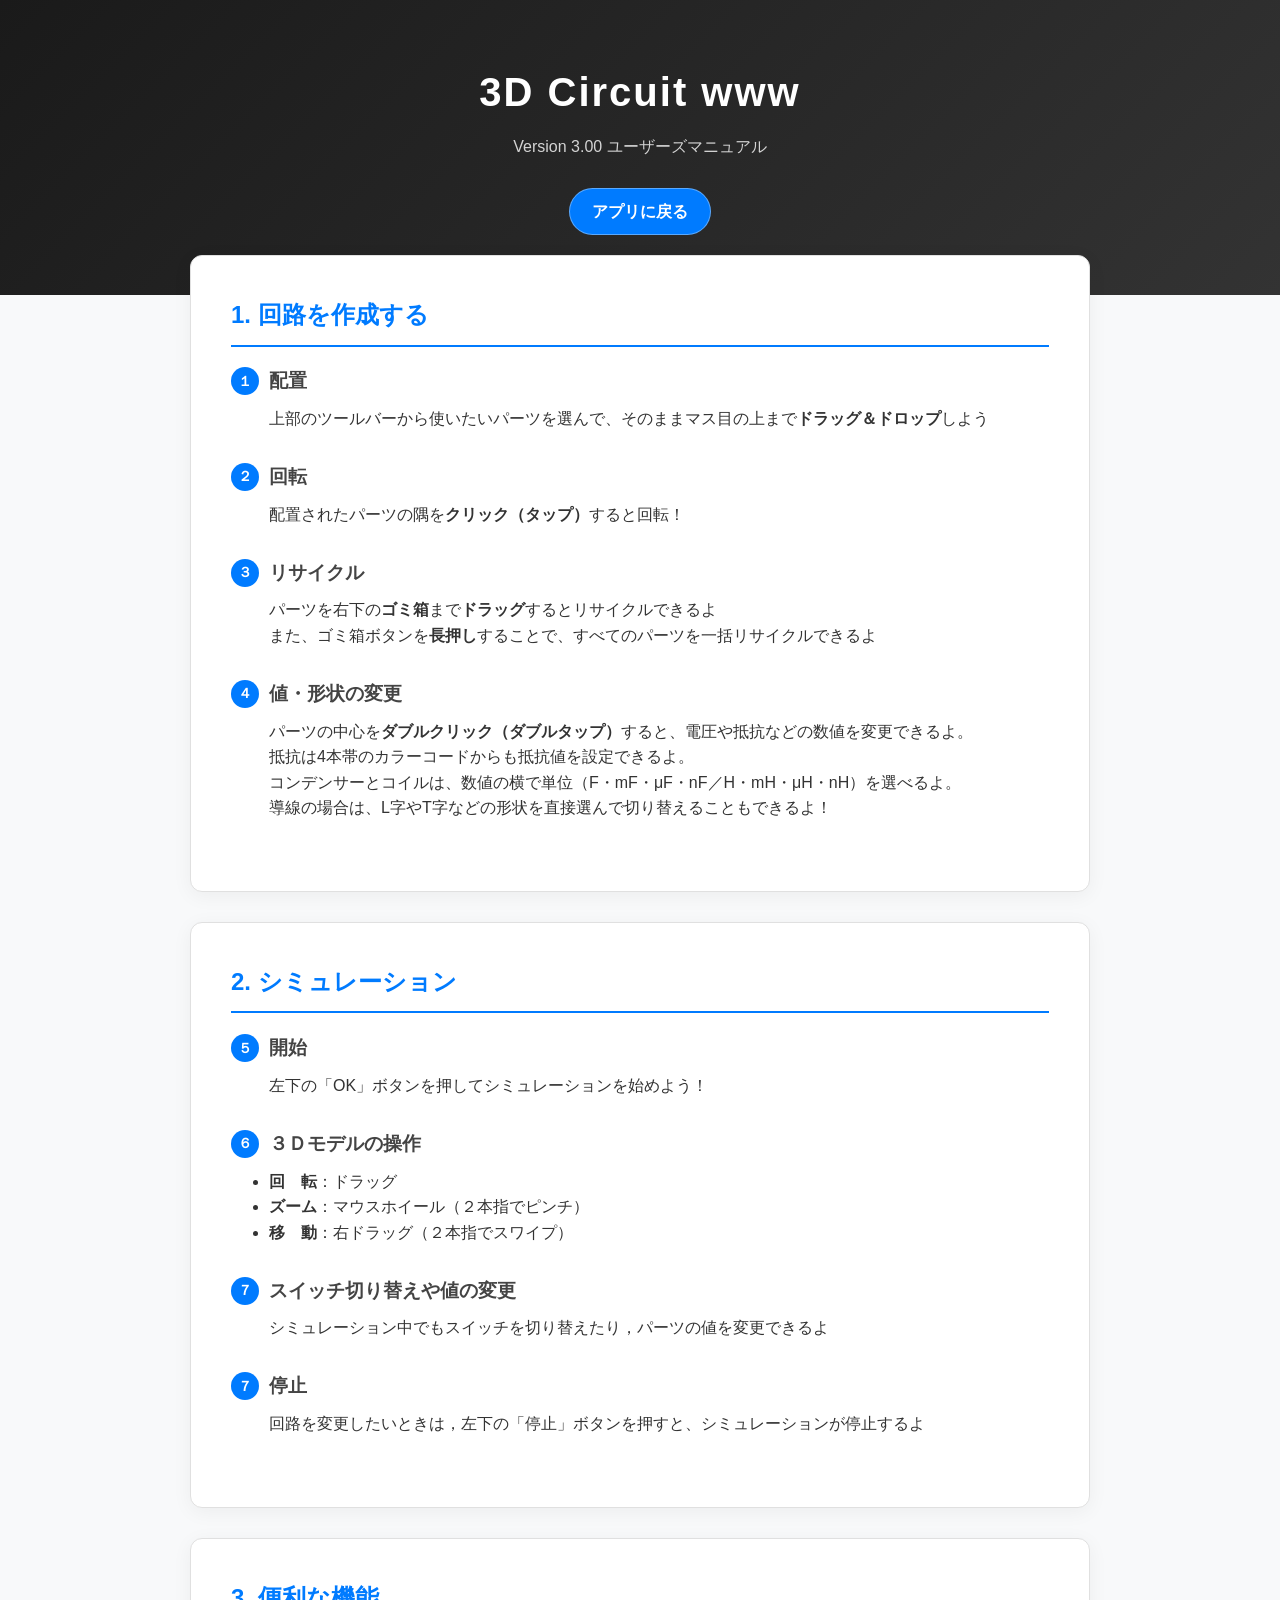
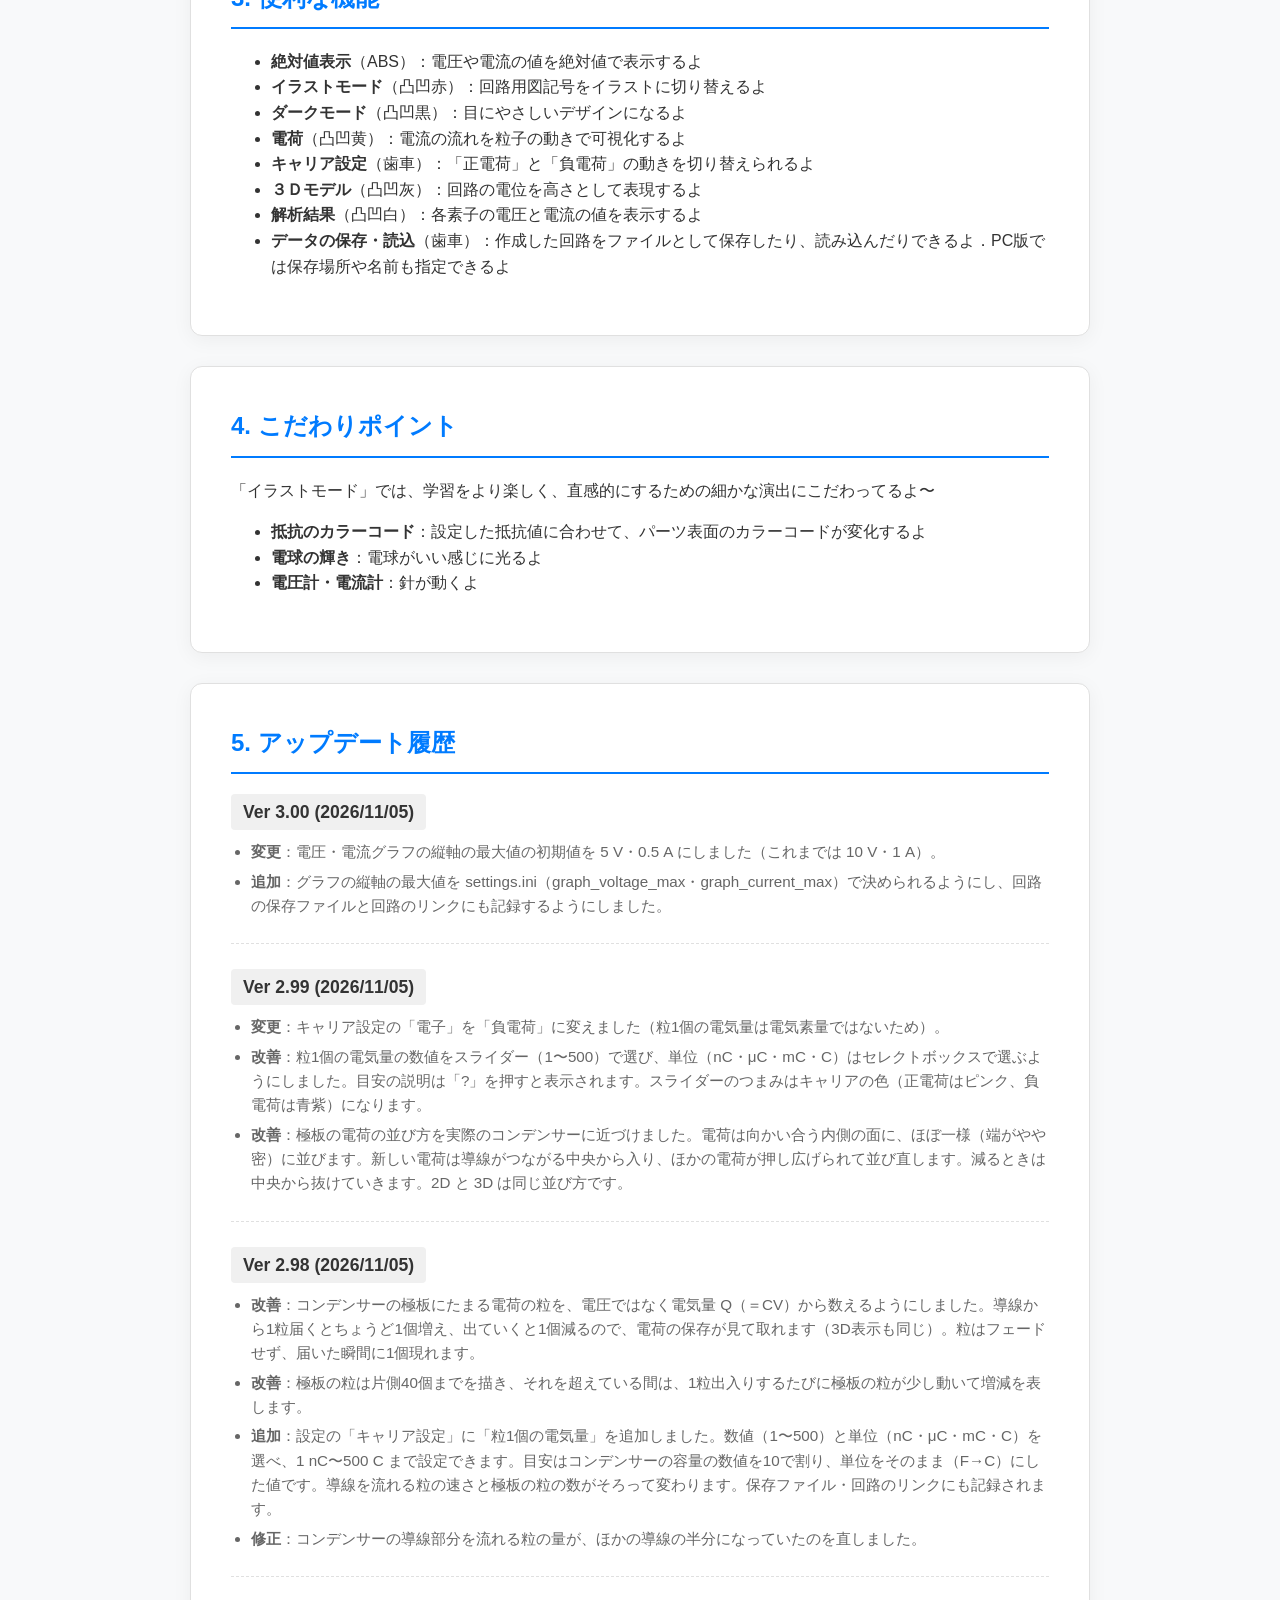
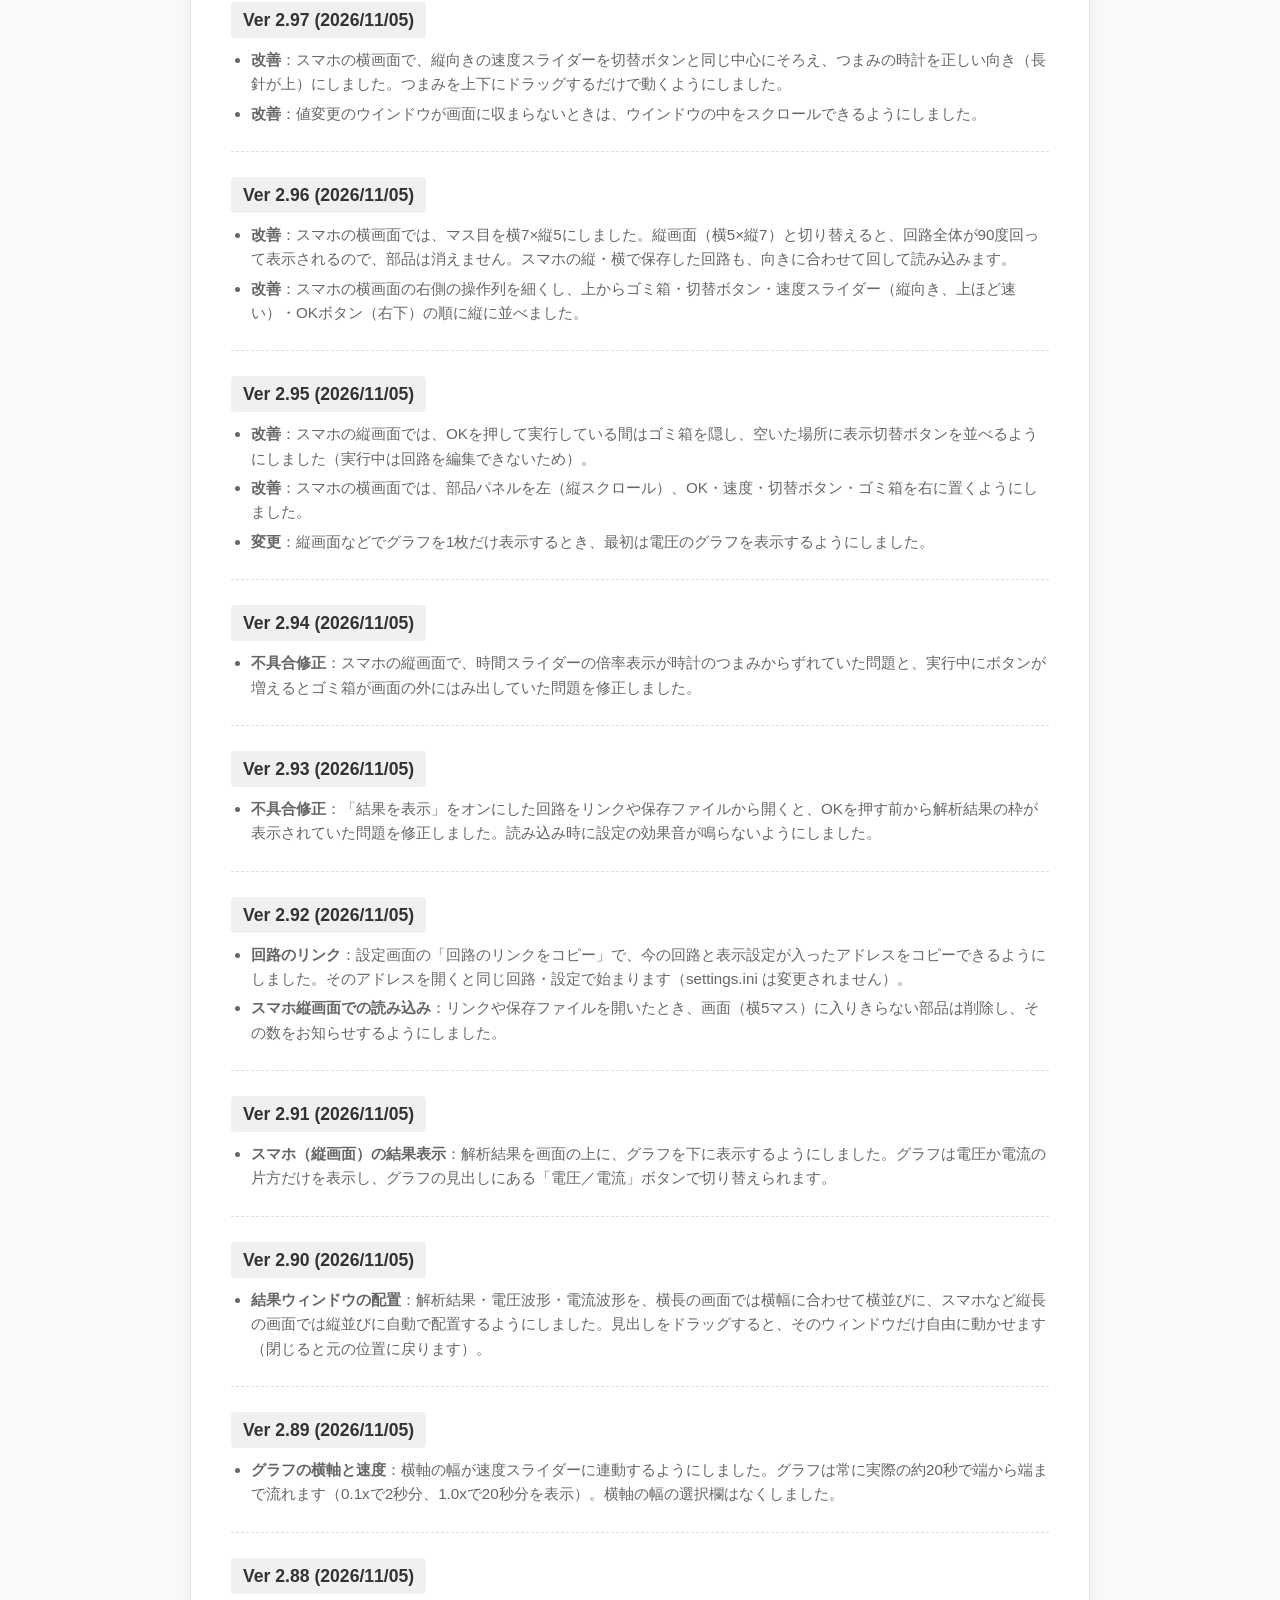
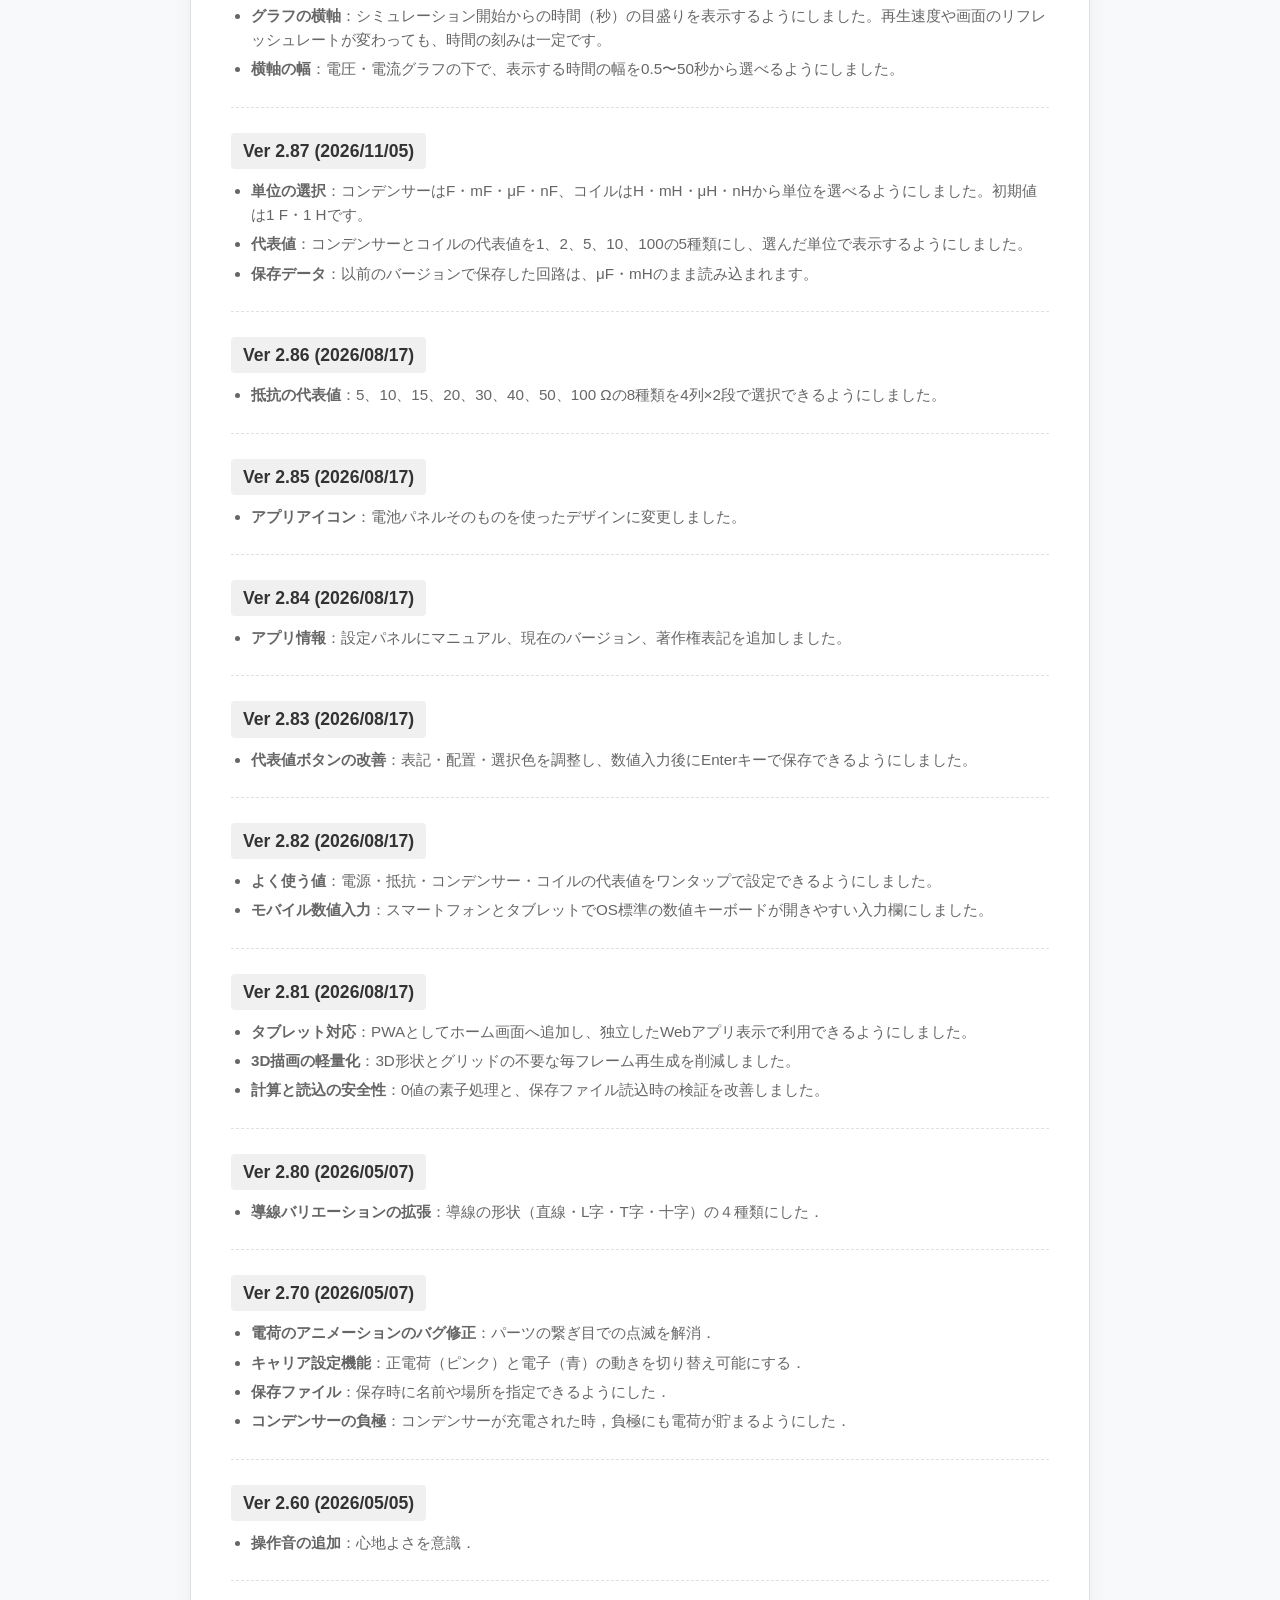
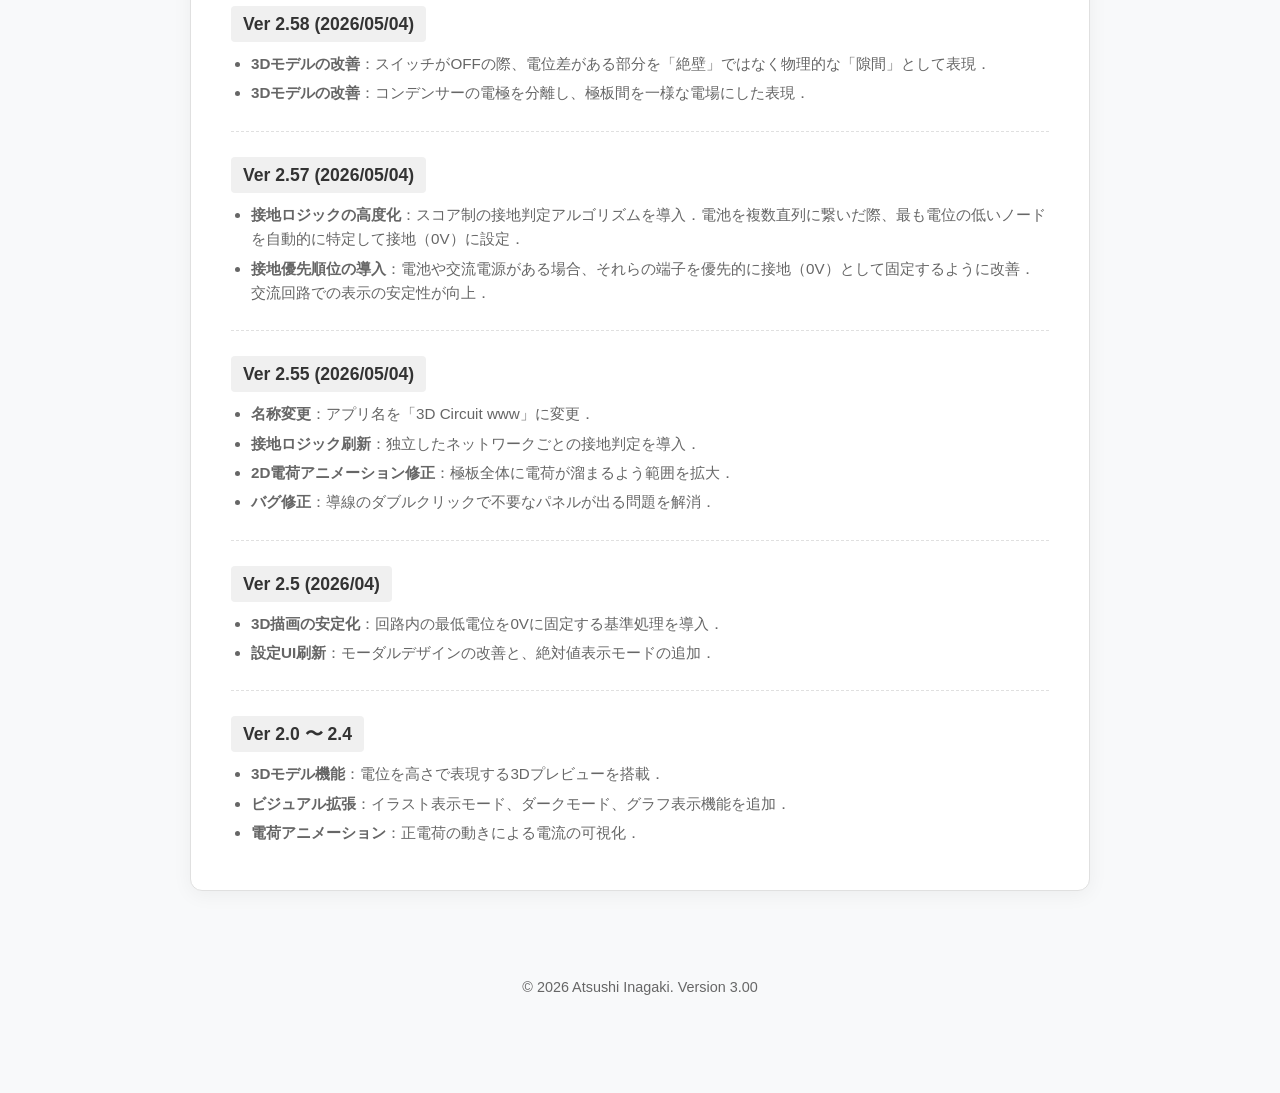
==== commit 7cc364e9: "Ver 3.00: グラフの縦軸の最大値を初期5V・0.5Aにし、settings.ini・保存ファイル・リンクで設定可能に Co-Authored-By: Claude Opus 5.5 <nore" ====
--- a/manual/index.html
+++ b/manual/index.html
@@ -12,7 +12,7 @@
 
     <header>
         <h1>3D Circuit www</h1>
-        <p>Version <span data-app-version>2.99</span> ユーザーズマニュアル</p>
+        <p>Version <span data-app-version>3.00</span> ユーザーズマニュアル</p>
         <a class="app-link" href="../">アプリに戻る</a>
     </header>
 
@@ -103,6 +103,13 @@
         <div class="card">
             <h2>5. アップデート履歴</h2>
             <div class="history-item">
+                <span class="history-ver">Ver 3.00 (2026/11/05)</span>
+                <ul>
+                    <li><b>変更</b>：電圧・電流グラフの縦軸の最大値の初期値を 5 V・0.5 A にしました（これまでは 10 V・1 A）。</li>
+                    <li><b>追加</b>：グラフの縦軸の最大値を settings.ini（graph_voltage_max・graph_current_max）で決められるようにし、回路の保存ファイルと回路のリンクにも記録するようにしました。</li>
+                </ul>
+            </div>
+            <div class="history-item">
                 <span class="history-ver">Ver 2.99 (2026/11/05)</span>
                 <ul>
                     <li><b>変更</b>：キャリア設定の「電子」を「負電荷」に変えました（粒1個の電気量は電気素量ではないため）。</li>
@@ -294,7 +301,7 @@
         </div>
 
         <footer>
-            <p>&copy; 2026 Atsushi Inagaki. Version <span data-app-version>2.99</span></p>
+            <p>&copy; 2026 Atsushi Inagaki. Version <span data-app-version>3.00</span></p>
         </footer>
 
     <script src="../version.js"></script>
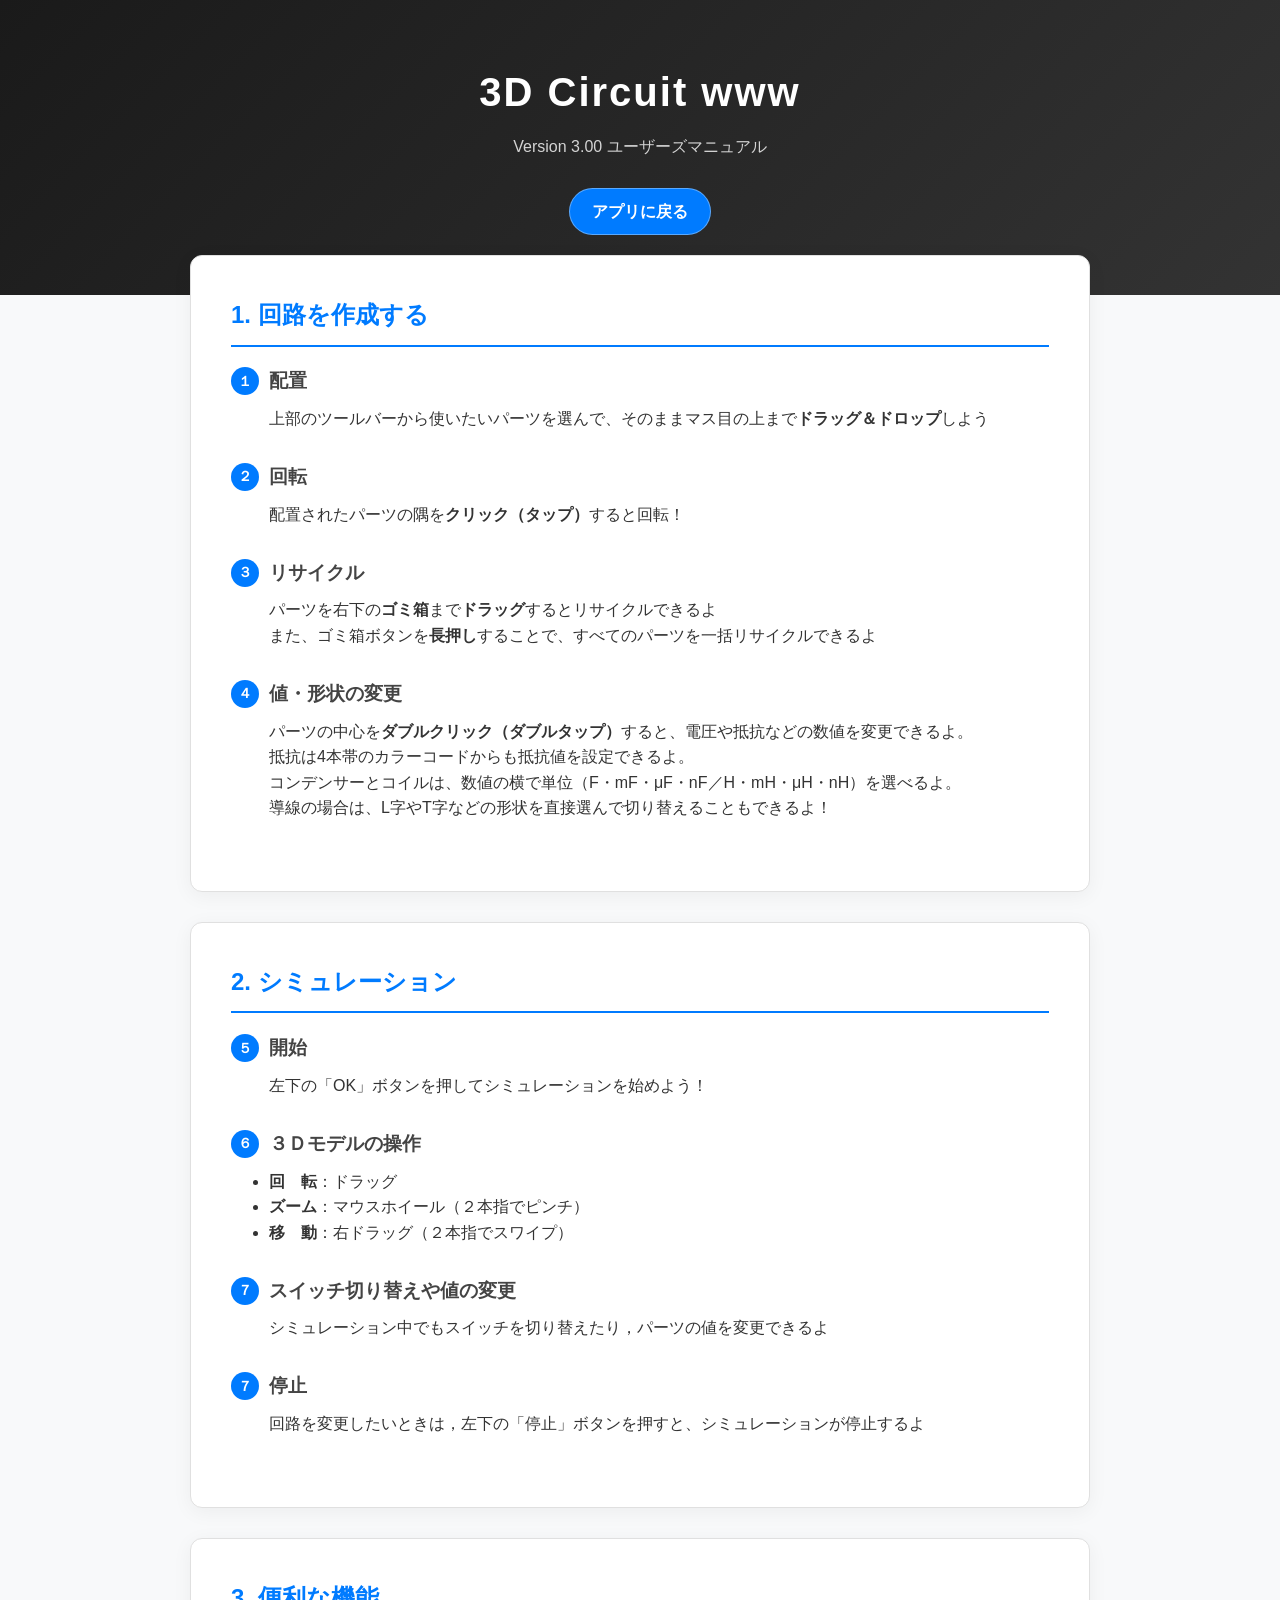
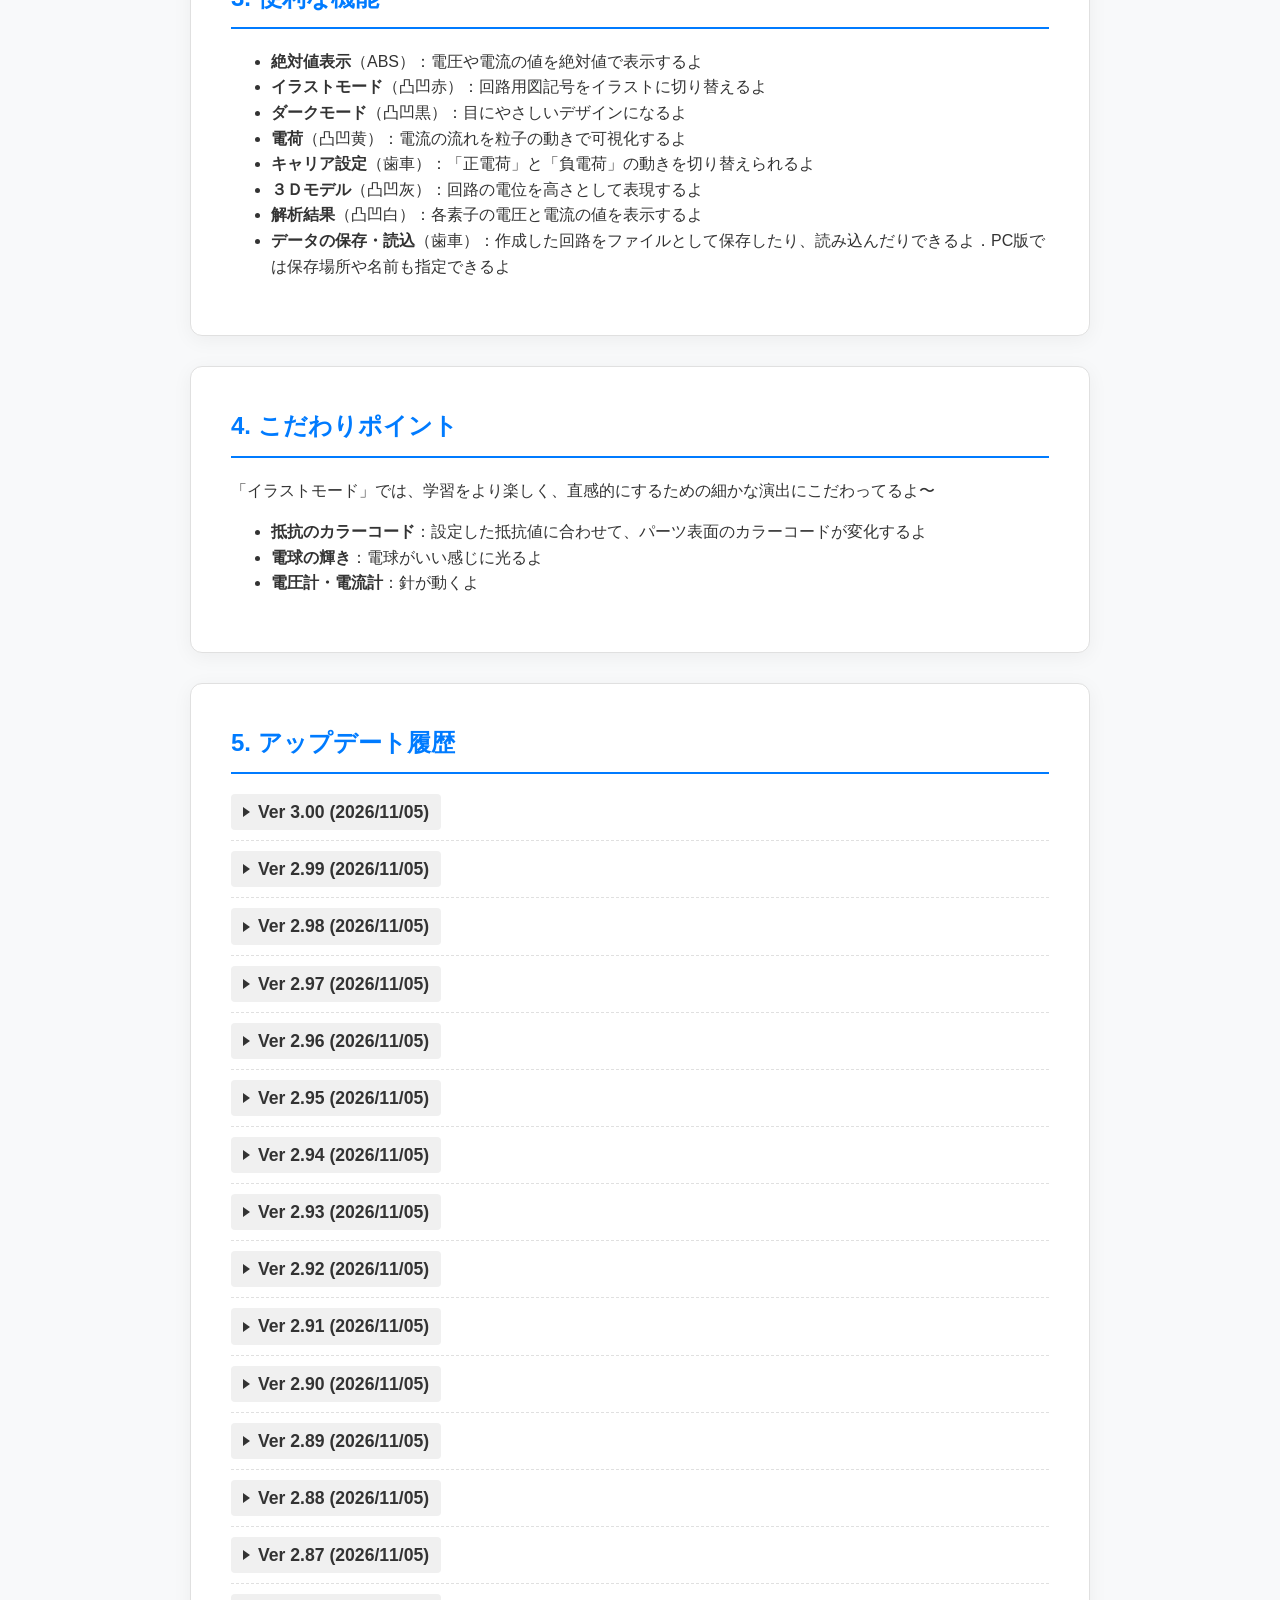
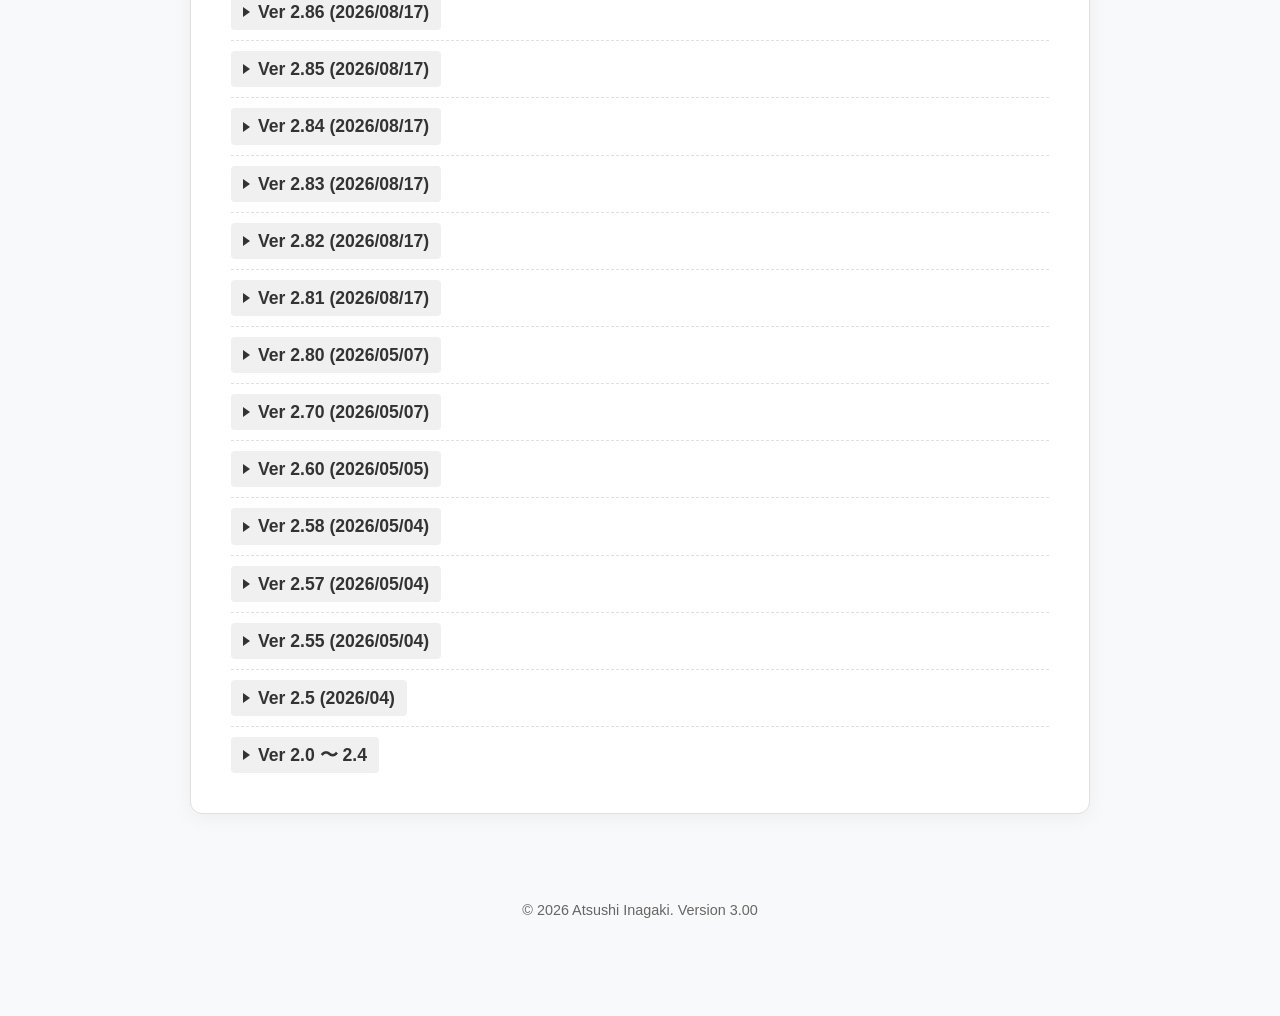
==== commit 868f810c: "マニュアルのアップデート履歴を折りたたみ表示に Co-Authored-By: Claude Opus 5.5 <noreply@anthropic.com>" ====
--- a/manual/index.html
+++ b/manual/index.html
@@ -102,202 +102,202 @@
         <!-- 5. アップデート履歴 -->
         <div class="card">
             <h2>5. アップデート履歴</h2>
-            <div class="history-item">
-                <span class="history-ver">Ver 3.00 (2026/11/05)</span>
+            <details class="history-item">
+                <summary class="history-ver">Ver 3.00 (2026/11/05)</summary>
                 <ul>
                     <li><b>変更</b>：電圧・電流グラフの縦軸の最大値の初期値を 5 V・0.5 A にしました（これまでは 10 V・1 A）。</li>
                     <li><b>追加</b>：グラフの縦軸の最大値を settings.ini（graph_voltage_max・graph_current_max）で決められるようにし、回路の保存ファイルと回路のリンクにも記録するようにしました。</li>
                 </ul>
-            </div>
-            <div class="history-item">
-                <span class="history-ver">Ver 2.99 (2026/11/05)</span>
+            </details>
+            <details class="history-item">
+                <summary class="history-ver">Ver 2.99 (2026/11/05)</summary>
                 <ul>
                     <li><b>変更</b>：キャリア設定の「電子」を「負電荷」に変えました（粒1個の電気量は電気素量ではないため）。</li>
                     <li><b>改善</b>：粒1個の電気量の数値をスライダー（1〜500）で選び、単位（nC・μC・mC・C）はセレクトボックスで選ぶようにしました。目安の説明は「?」を押すと表示されます。スライダーのつまみはキャリアの色（正電荷はピンク、負電荷は青紫）になります。</li>
                     <li><b>改善</b>：極板の電荷の並び方を実際のコンデンサーに近づけました。電荷は向かい合う内側の面に、ほぼ一様（端がやや密）に並びます。新しい電荷は導線がつながる中央から入り、ほかの電荷が押し広げられて並び直します。減るときは中央から抜けていきます。2D と 3D は同じ並び方です。</li>
                 </ul>
-            </div>
-            <div class="history-item">
-                <span class="history-ver">Ver 2.98 (2026/11/05)</span>
+            </details>
+            <details class="history-item">
+                <summary class="history-ver">Ver 2.98 (2026/11/05)</summary>
                 <ul>
                     <li><b>改善</b>：コンデンサーの極板にたまる電荷の粒を、電圧ではなく電気量 Q（＝CV）から数えるようにしました。導線から1粒届くとちょうど1個増え、出ていくと1個減るので、電荷の保存が見て取れます（3D表示も同じ）。粒はフェードせず、届いた瞬間に1個現れます。</li>
                     <li><b>改善</b>：極板の粒は片側40個までを描き、それを超えている間は、1粒出入りするたびに極板の粒が少し動いて増減を表します。</li>
                     <li><b>追加</b>：設定の「キャリア設定」に「粒1個の電気量」を追加しました。数値（1〜500）と単位（nC・μC・mC・C）を選べ、1 nC〜500 C まで設定できます。目安はコンデンサーの容量の数値を10で割り、単位をそのまま（F→C）にした値です。導線を流れる粒の速さと極板の粒の数がそろって変わります。保存ファイル・回路のリンクにも記録されます。</li>
                     <li><b>修正</b>：コンデンサーの導線部分を流れる粒の量が、ほかの導線の半分になっていたのを直しました。</li>
                 </ul>
-            </div>
-            <div class="history-item">
-                <span class="history-ver">Ver 2.97 (2026/11/05)</span>
+            </details>
+            <details class="history-item">
+                <summary class="history-ver">Ver 2.97 (2026/11/05)</summary>
                 <ul>
                     <li><b>改善</b>：スマホの横画面で、縦向きの速度スライダーを切替ボタンと同じ中心にそろえ、つまみの時計を正しい向き（長針が上）にしました。つまみを上下にドラッグするだけで動くようにしました。</li>
                     <li><b>改善</b>：値変更のウインドウが画面に収まらないときは、ウインドウの中をスクロールできるようにしました。</li>
                 </ul>
-            </div>
-            <div class="history-item">
-                <span class="history-ver">Ver 2.96 (2026/11/05)</span>
+            </details>
+            <details class="history-item">
+                <summary class="history-ver">Ver 2.96 (2026/11/05)</summary>
                 <ul>
                     <li><b>改善</b>：スマホの横画面では、マス目を横7×縦5にしました。縦画面（横5×縦7）と切り替えると、回路全体が90度回って表示されるので、部品は消えません。スマホの縦・横で保存した回路も、向きに合わせて回して読み込みます。</li>
                     <li><b>改善</b>：スマホの横画面の右側の操作列を細くし、上からゴミ箱・切替ボタン・速度スライダー（縦向き、上ほど速い）・OKボタン（右下）の順に縦に並べました。</li>
                 </ul>
-            </div>
-            <div class="history-item">
-                <span class="history-ver">Ver 2.95 (2026/11/05)</span>
+            </details>
+            <details class="history-item">
+                <summary class="history-ver">Ver 2.95 (2026/11/05)</summary>
                 <ul>
                     <li><b>改善</b>：スマホの縦画面では、OKを押して実行している間はゴミ箱を隠し、空いた場所に表示切替ボタンを並べるようにしました（実行中は回路を編集できないため）。</li>
                     <li><b>改善</b>：スマホの横画面では、部品パネルを左（縦スクロール）、OK・速度・切替ボタン・ゴミ箱を右に置くようにしました。</li>
                     <li><b>変更</b>：縦画面などでグラフを1枚だけ表示するとき、最初は電圧のグラフを表示するようにしました。</li>
                 </ul>
-            </div>
-            <div class="history-item">
-                <span class="history-ver">Ver 2.94 (2026/11/05)</span>
+            </details>
+            <details class="history-item">
+                <summary class="history-ver">Ver 2.94 (2026/11/05)</summary>
                 <ul>
                     <li><b>不具合修正</b>：スマホの縦画面で、時間スライダーの倍率表示が時計のつまみからずれていた問題と、実行中にボタンが増えるとゴミ箱が画面の外にはみ出していた問題を修正しました。</li>
                 </ul>
-            </div>
-            <div class="history-item">
-                <span class="history-ver">Ver 2.93 (2026/11/05)</span>
+            </details>
+            <details class="history-item">
+                <summary class="history-ver">Ver 2.93 (2026/11/05)</summary>
                 <ul>
                     <li><b>不具合修正</b>：「結果を表示」をオンにした回路をリンクや保存ファイルから開くと、OKを押す前から解析結果の枠が表示されていた問題を修正しました。読み込み時に設定の効果音が鳴らないようにしました。</li>
                 </ul>
-            </div>
-            <div class="history-item">
-                <span class="history-ver">Ver 2.92 (2026/11/05)</span>
+            </details>
+            <details class="history-item">
+                <summary class="history-ver">Ver 2.92 (2026/11/05)</summary>
                 <ul>
                     <li><b>回路のリンク</b>：設定画面の「回路のリンクをコピー」で、今の回路と表示設定が入ったアドレスをコピーできるようにしました。そのアドレスを開くと同じ回路・設定で始まります（settings.ini は変更されません）。</li>
                     <li><b>スマホ縦画面での読み込み</b>：リンクや保存ファイルを開いたとき、画面（横5マス）に入りきらない部品は削除し、その数をお知らせするようにしました。</li>
                 </ul>
-            </div>
-            <div class="history-item">
-                <span class="history-ver">Ver 2.91 (2026/11/05)</span>
+            </details>
+            <details class="history-item">
+                <summary class="history-ver">Ver 2.91 (2026/11/05)</summary>
                 <ul>
                     <li><b>スマホ（縦画面）の結果表示</b>：解析結果を画面の上に、グラフを下に表示するようにしました。グラフは電圧か電流の片方だけを表示し、グラフの見出しにある「電圧／電流」ボタンで切り替えられます。</li>
                 </ul>
-            </div>
-            <div class="history-item">
-                <span class="history-ver">Ver 2.90 (2026/11/05)</span>
+            </details>
+            <details class="history-item">
+                <summary class="history-ver">Ver 2.90 (2026/11/05)</summary>
                 <ul>
                     <li><b>結果ウィンドウの配置</b>：解析結果・電圧波形・電流波形を、横長の画面では横幅に合わせて横並びに、スマホなど縦長の画面では縦並びに自動で配置するようにしました。見出しをドラッグすると、そのウィンドウだけ自由に動かせます（閉じると元の位置に戻ります）。</li>
                 </ul>
-            </div>
-            <div class="history-item">
-                <span class="history-ver">Ver 2.89 (2026/11/05)</span>
+            </details>
+            <details class="history-item">
+                <summary class="history-ver">Ver 2.89 (2026/11/05)</summary>
                 <ul>
                     <li><b>グラフの横軸と速度</b>：横軸の幅が速度スライダーに連動するようにしました。グラフは常に実際の約20秒で端から端まで流れます（0.1xで2秒分、1.0xで20秒分を表示）。横軸の幅の選択欄はなくしました。</li>
                 </ul>
-            </div>
-            <div class="history-item">
-                <span class="history-ver">Ver 2.88 (2026/11/05)</span>
+            </details>
+            <details class="history-item">
+                <summary class="history-ver">Ver 2.88 (2026/11/05)</summary>
                 <ul>
                     <li><b>グラフの横軸</b>：シミュレーション開始からの時間（秒）の目盛りを表示するようにしました。再生速度や画面のリフレッシュレートが変わっても、時間の刻みは一定です。</li>
                     <li><b>横軸の幅</b>：電圧・電流グラフの下で、表示する時間の幅を0.5〜50秒から選べるようにしました。</li>
                 </ul>
-            </div>
-            <div class="history-item">
-                <span class="history-ver">Ver 2.87 (2026/11/05)</span>
+            </details>
+            <details class="history-item">
+                <summary class="history-ver">Ver 2.87 (2026/11/05)</summary>
                 <ul>
                     <li><b>単位の選択</b>：コンデンサーはF・mF・μF・nF、コイルはH・mH・μH・nHから単位を選べるようにしました。初期値は1 F・1 Hです。</li>
                     <li><b>代表値</b>：コンデンサーとコイルの代表値を1、2、5、10、100の5種類にし、選んだ単位で表示するようにしました。</li>
                     <li><b>保存データ</b>：以前のバージョンで保存した回路は、μF・mHのまま読み込まれます。</li>
                 </ul>
-            </div>
-            <div class="history-item">
-                <span class="history-ver">Ver 2.86 (2026/08/17)</span>
+            </details>
+            <details class="history-item">
+                <summary class="history-ver">Ver 2.86 (2026/08/17)</summary>
                 <ul>
                     <li><b>抵抗の代表値</b>：5、10、15、20、30、40、50、100 Ωの8種類を4列×2段で選択できるようにしました。</li>
                 </ul>
-            </div>
-            <div class="history-item">
-                <span class="history-ver">Ver 2.85 (2026/08/17)</span>
+            </details>
+            <details class="history-item">
+                <summary class="history-ver">Ver 2.85 (2026/08/17)</summary>
                 <ul>
                     <li><b>アプリアイコン</b>：電池パネルそのものを使ったデザインに変更しました。</li>
                 </ul>
-            </div>
-            <div class="history-item">
-                <span class="history-ver">Ver 2.84 (2026/08/17)</span>
+            </details>
+            <details class="history-item">
+                <summary class="history-ver">Ver 2.84 (2026/08/17)</summary>
                 <ul>
                     <li><b>アプリ情報</b>：設定パネルにマニュアル、現在のバージョン、著作権表記を追加しました。</li>
                 </ul>
-            </div>
-            <div class="history-item">
-                <span class="history-ver">Ver 2.83 (2026/08/17)</span>
+            </details>
+            <details class="history-item">
+                <summary class="history-ver">Ver 2.83 (2026/08/17)</summary>
                 <ul>
                     <li><b>代表値ボタンの改善</b>：表記・配置・選択色を調整し、数値入力後にEnterキーで保存できるようにしました。</li>
                 </ul>
-            </div>
-            <div class="history-item">
-                <span class="history-ver">Ver 2.82 (2026/08/17)</span>
+            </details>
+            <details class="history-item">
+                <summary class="history-ver">Ver 2.82 (2026/08/17)</summary>
                 <ul>
                     <li><b>よく使う値</b>：電源・抵抗・コンデンサー・コイルの代表値をワンタップで設定できるようにしました。</li>
                     <li><b>モバイル数値入力</b>：スマートフォンとタブレットでOS標準の数値キーボードが開きやすい入力欄にしました。</li>
                 </ul>
-            </div>
-            <div class="history-item">
-                <span class="history-ver">Ver 2.81 (2026/08/17)</span>
+            </details>
+            <details class="history-item">
+                <summary class="history-ver">Ver 2.81 (2026/08/17)</summary>
                 <ul>
                     <li><b>タブレット対応</b>：PWAとしてホーム画面へ追加し、独立したWebアプリ表示で利用できるようにしました。</li>
                     <li><b>3D描画の軽量化</b>：3D形状とグリッドの不要な毎フレーム再生成を削減しました。</li>
                     <li><b>計算と読込の安全性</b>：0値の素子処理と、保存ファイル読込時の検証を改善しました。</li>
                 </ul>
-            </div>
-            <div class="history-item">
-                <span class="history-ver">Ver 2.80 (2026/05/07)</span>
+            </details>
+            <details class="history-item">
+                <summary class="history-ver">Ver 2.80 (2026/05/07)</summary>
                 <ul>
                     <li><b>導線バリエーションの拡張</b>：導線の形状（直線・L字・T字・十字）の４種類にした．</li>
                 </ul>
-            </div>
-            <div class="history-item">
-                <span class="history-ver">Ver 2.70 (2026/05/07)</span>
+            </details>
+            <details class="history-item">
+                <summary class="history-ver">Ver 2.70 (2026/05/07)</summary>
                 <ul>
                     <li><b>電荷のアニメーションのバグ修正</b>：パーツの繋ぎ目での点滅を解消．</li>
                     <li><b>キャリア設定機能</b>：正電荷（ピンク）と電子（青）の動きを切り替え可能にする．</li>
                     <li><b>保存ファイル</b>：保存時に名前や場所を指定できるようにした．</li>
                     <li><b>コンデンサーの負極</b>：コンデンサーが充電された時，負極にも電荷が貯まるようにした．</li>
                 </ul>
-            </div>
-            <div class="history-item">
-                <span class="history-ver">Ver 2.60 (2026/05/05)</span>
+            </details>
+            <details class="history-item">
+                <summary class="history-ver">Ver 2.60 (2026/05/05)</summary>
                 <ul>
                     <li><b>操作音の追加</b>：心地よさを意識．</li>
                 </ul>
-            </div>
-            <div class="history-item">
-                <span class="history-ver">Ver 2.58 (2026/05/04)</span>
+            </details>
+            <details class="history-item">
+                <summary class="history-ver">Ver 2.58 (2026/05/04)</summary>
                 <ul>
                     <li><b>3Dモデルの改善</b>：スイッチがOFFの際、電位差がある部分を「絶壁」ではなく物理的な「隙間」として表現．</li>
                     <li><b>3Dモデルの改善</b>：コンデンサーの電極を分離し、極板間を一様な電場にした表現．</li>
                 </ul>
-            </div>
-            <div class="history-item">
-                <span class="history-ver">Ver 2.57 (2026/05/04)</span>
+            </details>
+            <details class="history-item">
+                <summary class="history-ver">Ver 2.57 (2026/05/04)</summary>
                 <ul>
                     <li><b>接地ロジックの高度化</b>：スコア制の接地判定アルゴリズムを導入．電池を複数直列に繋いだ際、最も電位の低いノードを自動的に特定して接地（0V）に設定．</li>
                     <li><b>接地優先順位の導入</b>：電池や交流電源がある場合、それらの端子を優先的に接地（0V）として固定するように改善．交流回路での表示の安定性が向上．</li>
                 </ul>
-            </div>
-            <div class="history-item">
-                <span class="history-ver">Ver 2.55 (2026/05/04)</span>
+            </details>
+            <details class="history-item">
+                <summary class="history-ver">Ver 2.55 (2026/05/04)</summary>
                 <ul>
                     <li><b>名称変更</b>：アプリ名を「3D Circuit www」に変更．</li>
                     <li><b>接地ロジック刷新</b>：独立したネットワークごとの接地判定を導入．</li>
                     <li><b>2D電荷アニメーション修正</b>：極板全体に電荷が溜まるよう範囲を拡大．</li>
                     <li><b>バグ修正</b>：導線のダブルクリックで不要なパネルが出る問題を解消．</li>
                 </ul>
-            </div>
-            <div class="history-item">
-                <span class="history-ver">Ver 2.5 (2026/04)</span>
+            </details>
+            <details class="history-item">
+                <summary class="history-ver">Ver 2.5 (2026/04)</summary>
                 <ul>
                     <li><b>3D描画の安定化</b>：回路内の最低電位を0Vに固定する基準処理を導入．</li>
                     <li><b>設定UI刷新</b>：モーダルデザインの改善と、絶対値表示モードの追加．</li>
                 </ul>
-            </div>
-            <div class="history-item">
-                <span class="history-ver">Ver 2.0 〜 2.4</span>
+            </details>
+            <details class="history-item">
+                <summary class="history-ver">Ver 2.0 〜 2.4</summary>
                 <ul>
                     <li><b>3Dモデル機能</b>：電位を高さで表現する3Dプレビューを搭載．</li>
                     <li><b>ビジュアル拡張</b>：イラスト表示モード、ダークモード、グラフ表示機能を追加．</li>
                     <li><b>電荷アニメーション</b>：正電荷の動きによる電流の可視化．</li>
                 </ul>
-            </div>
+            </details>
         </div>
 
         <footer>
--- a/manual/style.css
+++ b/manual/style.css
@@ -173,10 +173,10 @@
         padding: 20px;
     }
 }
-/* アップデート履歴スタイル */
+/* アップデート履歴スタイル（各バージョンは折りたたみ。見出しを押すと開く） */
 .history-item {
-    margin-bottom: 25px;
-    padding-bottom: 20px;
+    margin-bottom: 10px;
+    padding-bottom: 10px;
     border-bottom: 1px dashed var(--border-color);
 }
 
@@ -187,15 +187,46 @@
 }
 
 .history-ver {
-    display: block;
+    display: flex;
+    align-items: center;
+    gap: 8px;
     font-weight: bold;
     font-size: 1.1rem;
     color: var(--text-main);
-    margin-bottom: 10px;
     background: #f0f0f0;
     padding: 4px 12px;
     border-radius: 4px;
     width: fit-content;
+    cursor: pointer;
+    list-style: none;
+    user-select: none;
+}
+
+.history-ver::-webkit-details-marker {
+    display: none;
+}
+
+/* 開閉の三角 */
+.history-ver::before {
+    content: "";
+    width: 0;
+    height: 0;
+    border-left: 7px solid currentColor;
+    border-top: 5px solid transparent;
+    border-bottom: 5px solid transparent;
+    transition: transform 0.15s;
+}
+
+.history-item[open] > .history-ver::before {
+    transform: rotate(90deg);
+}
+
+.history-ver:hover {
+    background: #e4e4e4;
+}
+
+.history-item[open] > .history-ver {
+    margin-bottom: 10px;
 }
 
 .history-item ul {
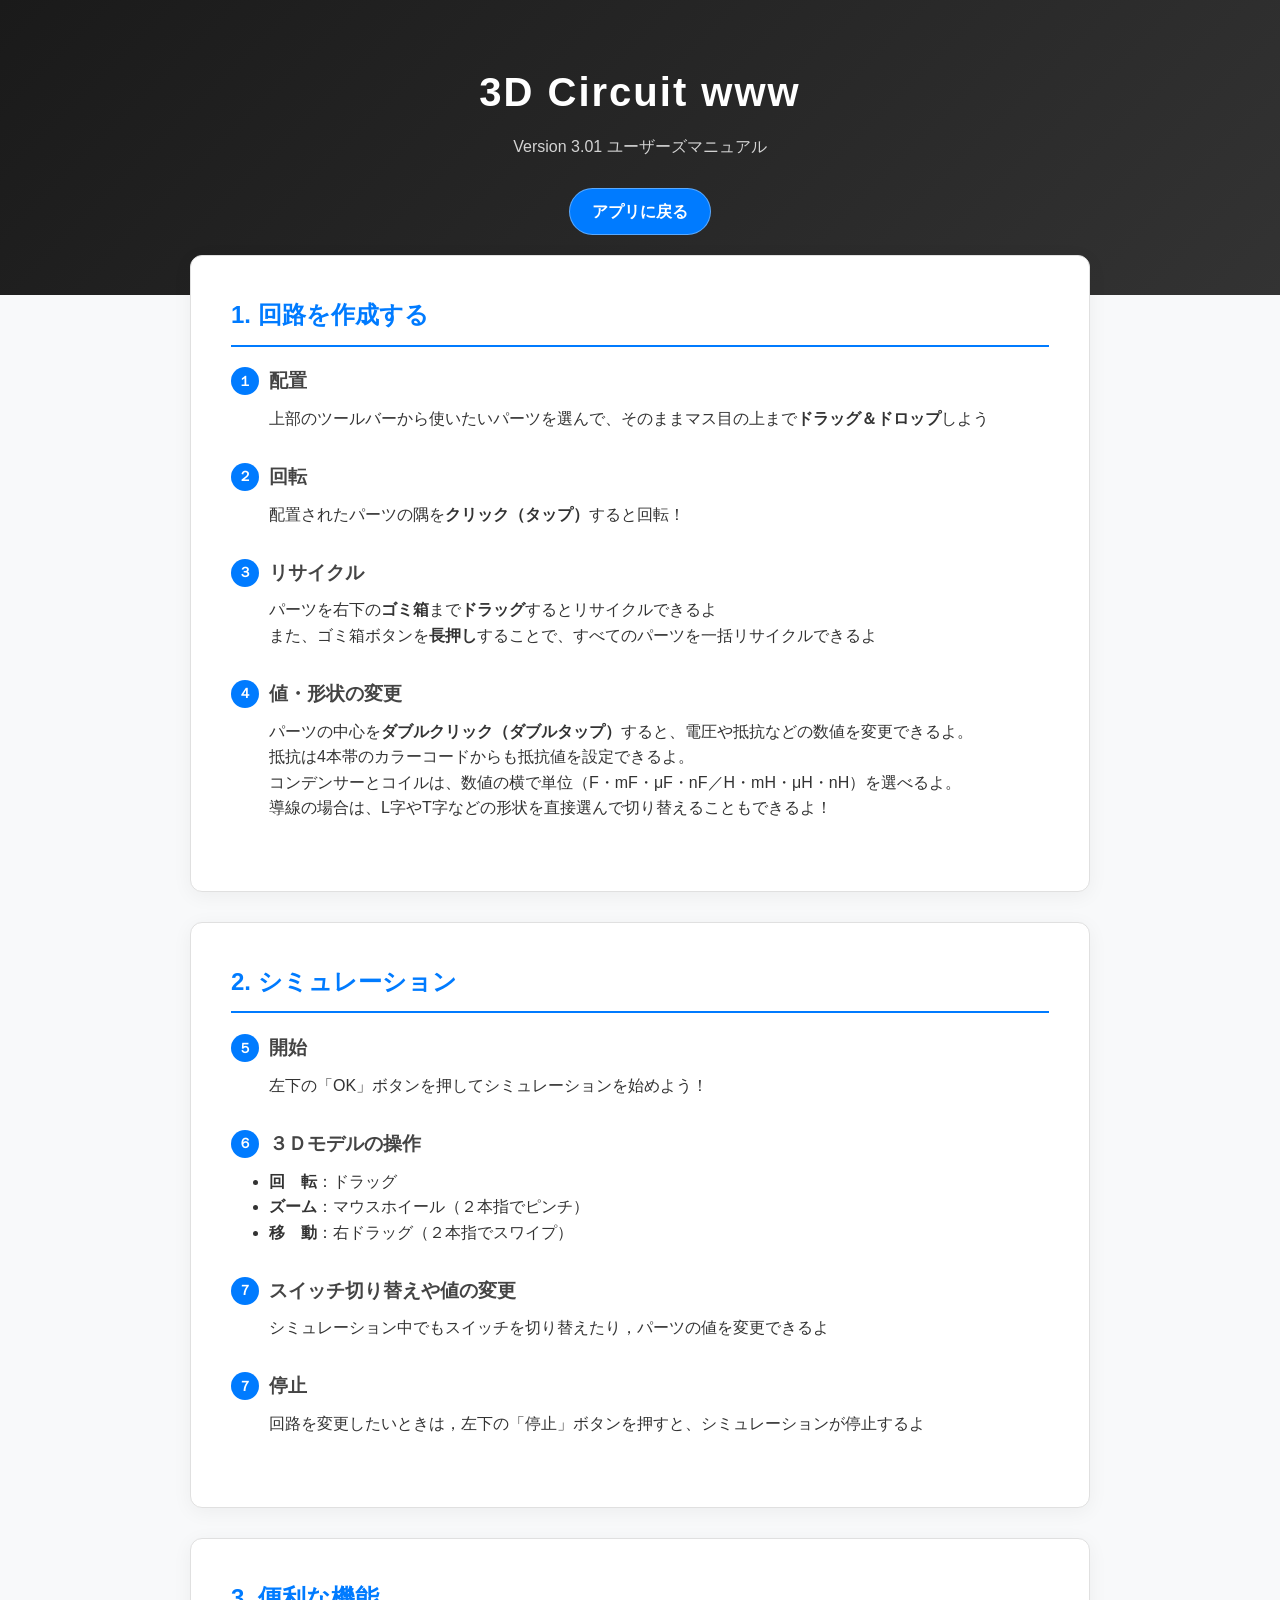
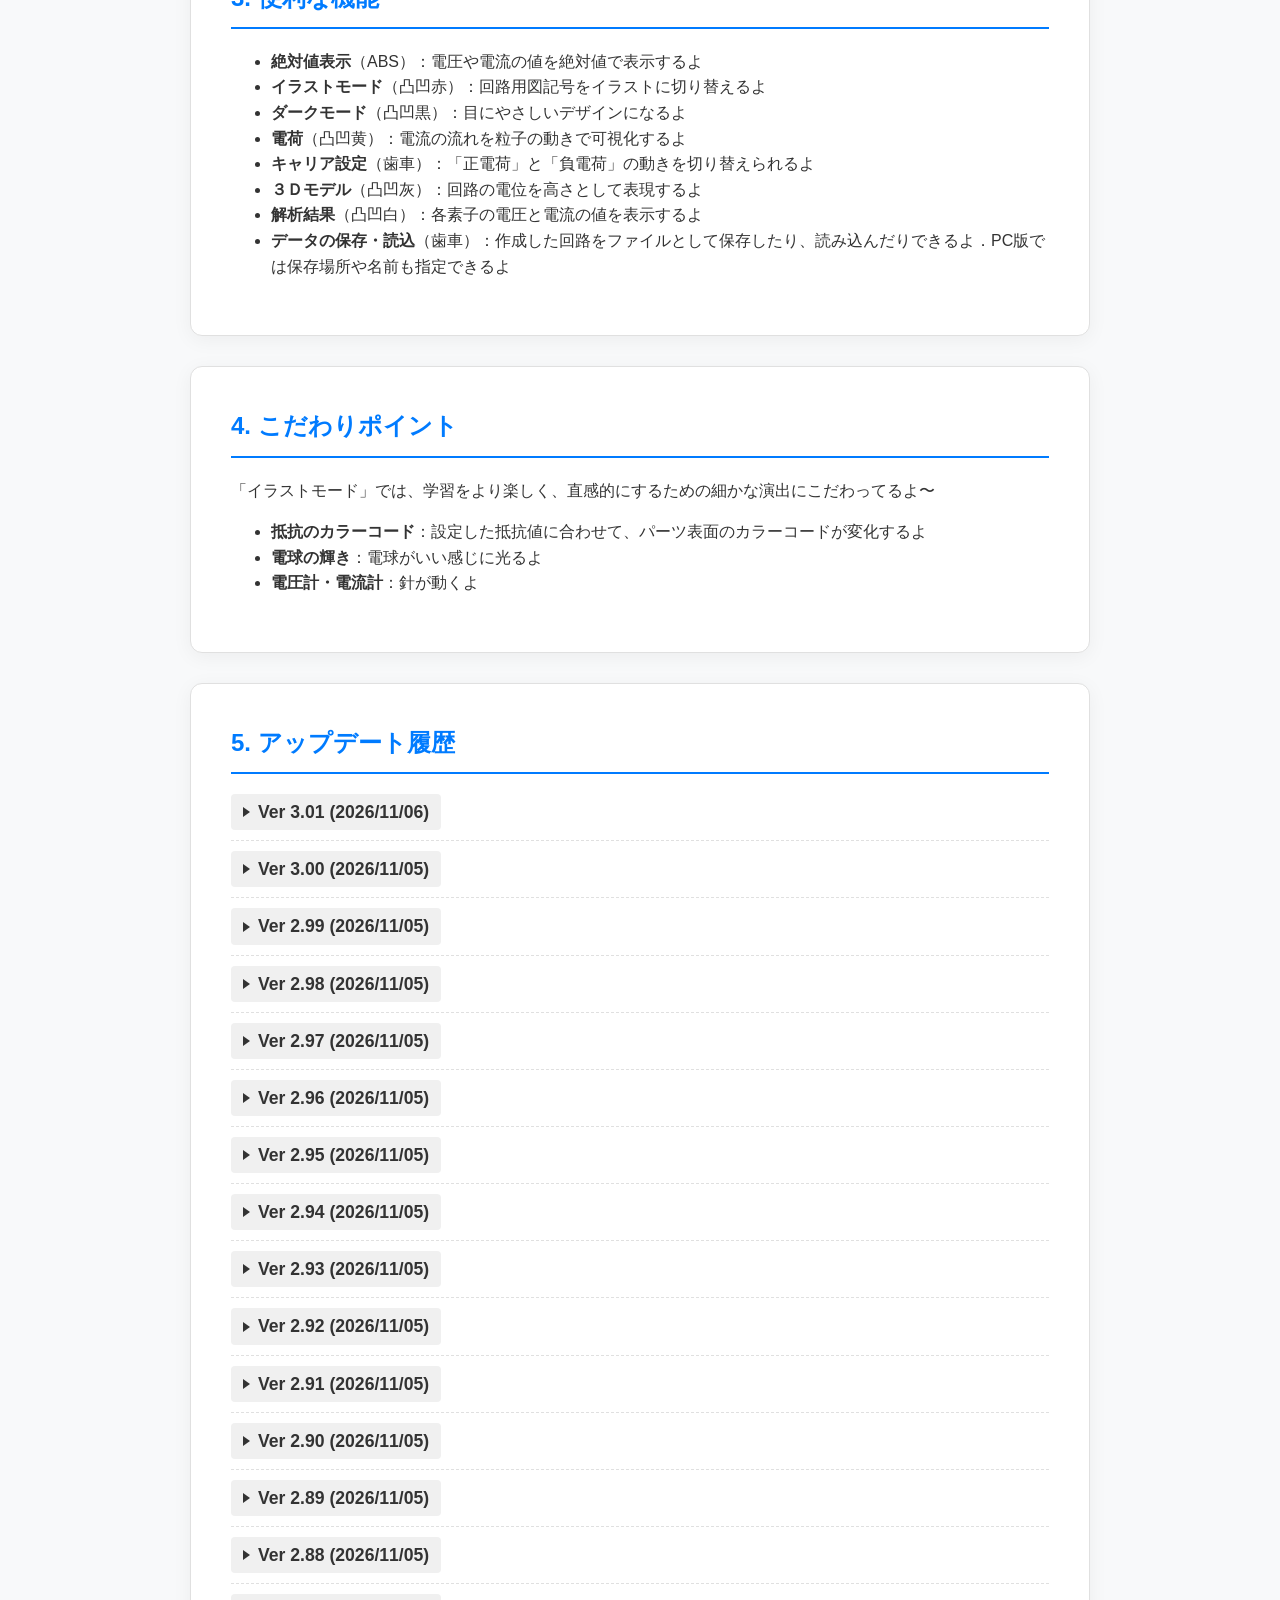
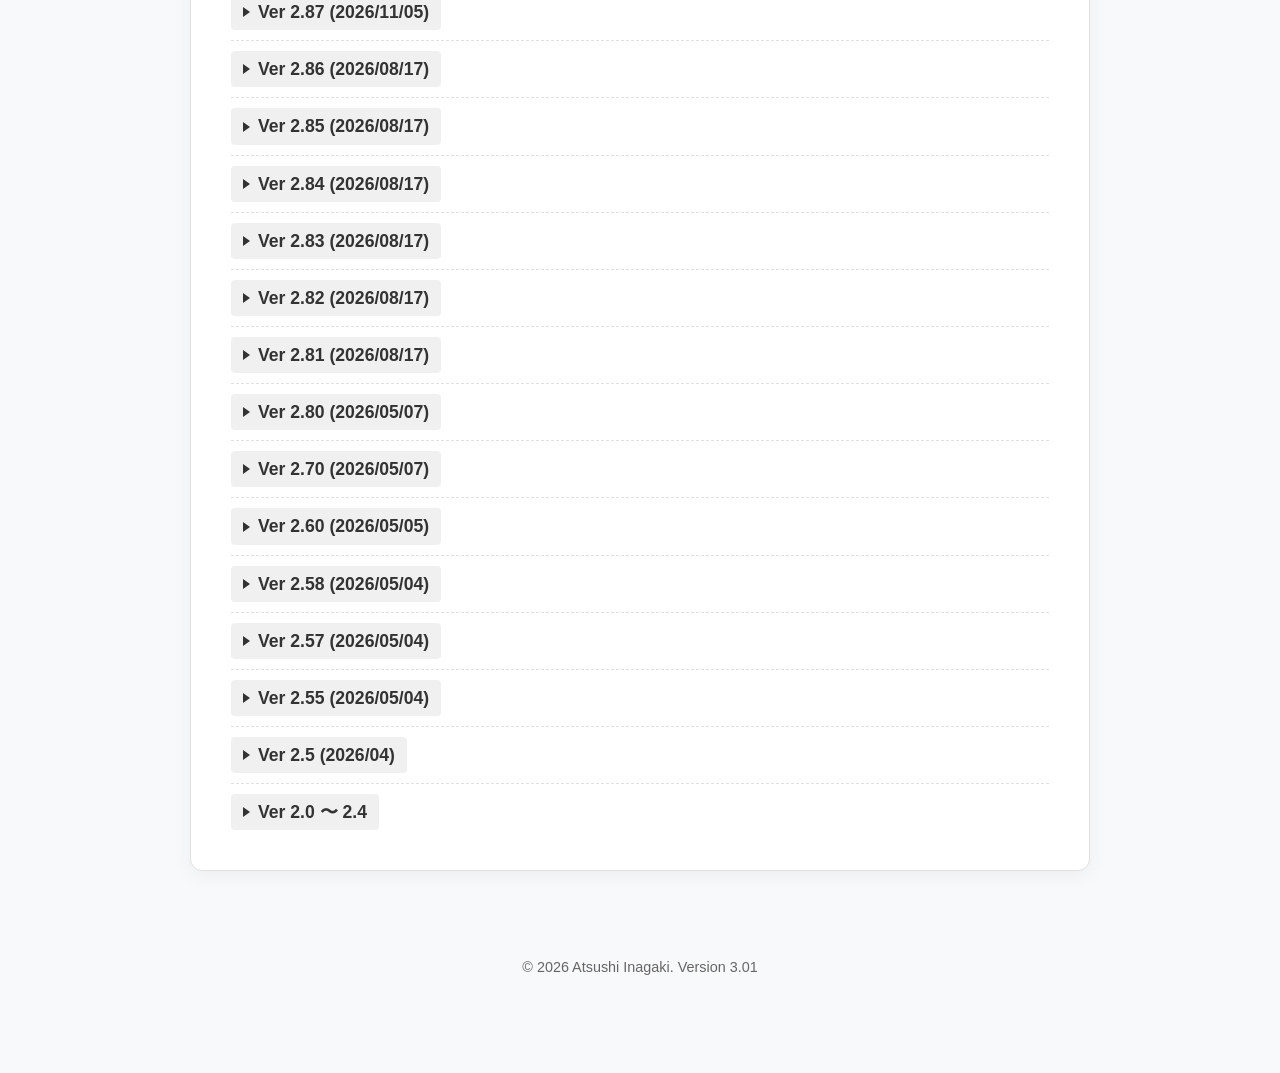
==== commit 9a740435: "Ver 3.01: 結果ボタンと解析結果・電圧/電流グラフの開閉を連動 - 結果ボタンを切ると3つとも閉じる - ×で閉じて3つとも無くなったら結果ボタンをオフにする  Co-Authored-By:" ====
--- a/manual/index.html
+++ b/manual/index.html
@@ -12,7 +12,7 @@
 
     <header>
         <h1>3D Circuit www</h1>
-        <p>Version <span data-app-version>3.00</span> ユーザーズマニュアル</p>
+        <p>Version <span data-app-version>3.01</span> ユーザーズマニュアル</p>
         <a class="app-link" href="../">アプリに戻る</a>
     </header>
 
@@ -103,6 +103,13 @@
         <div class="card">
             <h2>5. アップデート履歴</h2>
             <details class="history-item">
+                <summary class="history-ver">Ver 3.01 (2026/11/06)</summary>
+                <ul>
+                    <li><b>改善</b>：結果ボタンを切ると、解析結果・電圧グラフ・電流グラフの3つとも閉じるようにしました。</li>
+                    <li><b>改善</b>：解析結果やグラフを右上の×で閉じたとき、3つのどれかが残っていれば結果ボタンはオンのまま、3つとも閉じたらオフになるようにしました。</li>
+                </ul>
+            </details>
+            <details class="history-item">
                 <summary class="history-ver">Ver 3.00 (2026/11/05)</summary>
                 <ul>
                     <li><b>変更</b>：電圧・電流グラフの縦軸の最大値の初期値を 5 V・0.5 A にしました（これまでは 10 V・1 A）。</li>
@@ -301,7 +308,7 @@
         </div>
 
         <footer>
-            <p>&copy; 2026 Atsushi Inagaki. Version <span data-app-version>3.00</span></p>
+            <p>&copy; 2026 Atsushi Inagaki. Version <span data-app-version>3.01</span></p>
         </footer>
 
     <script src="../version.js"></script>
